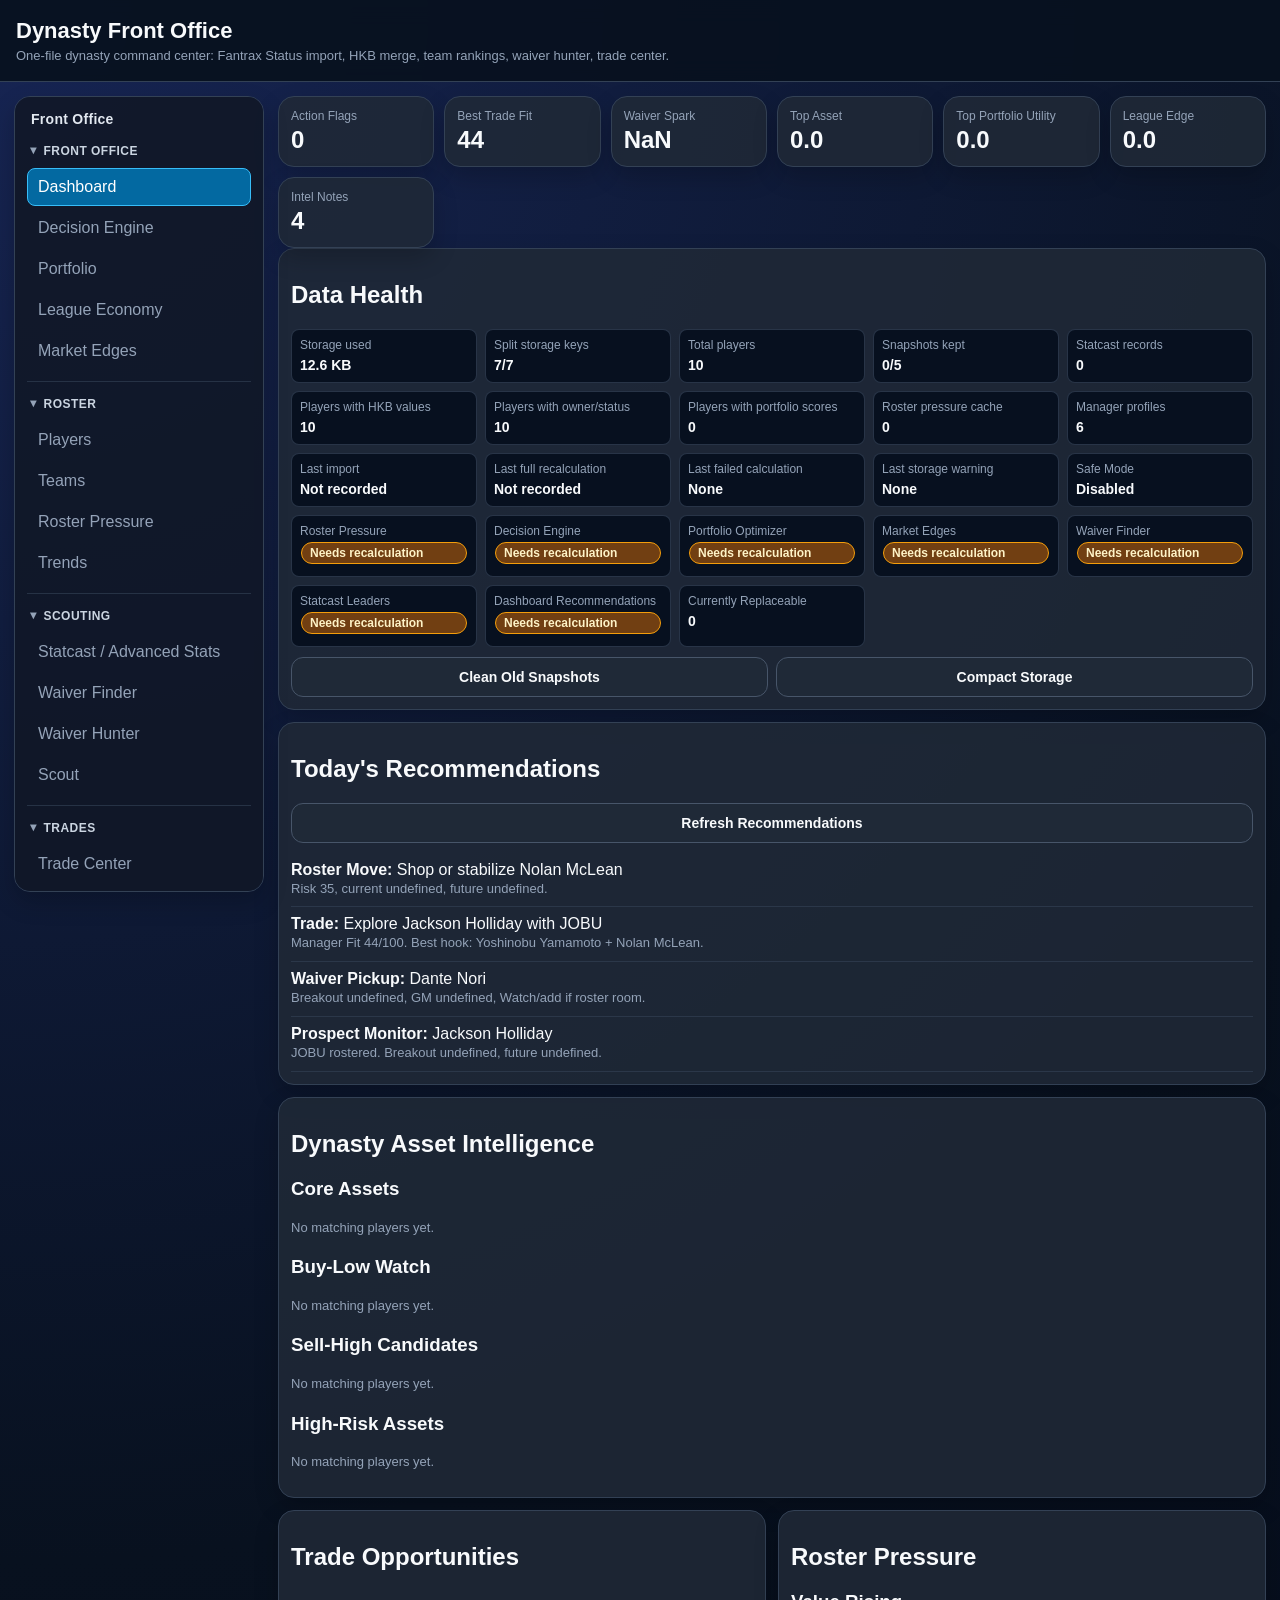
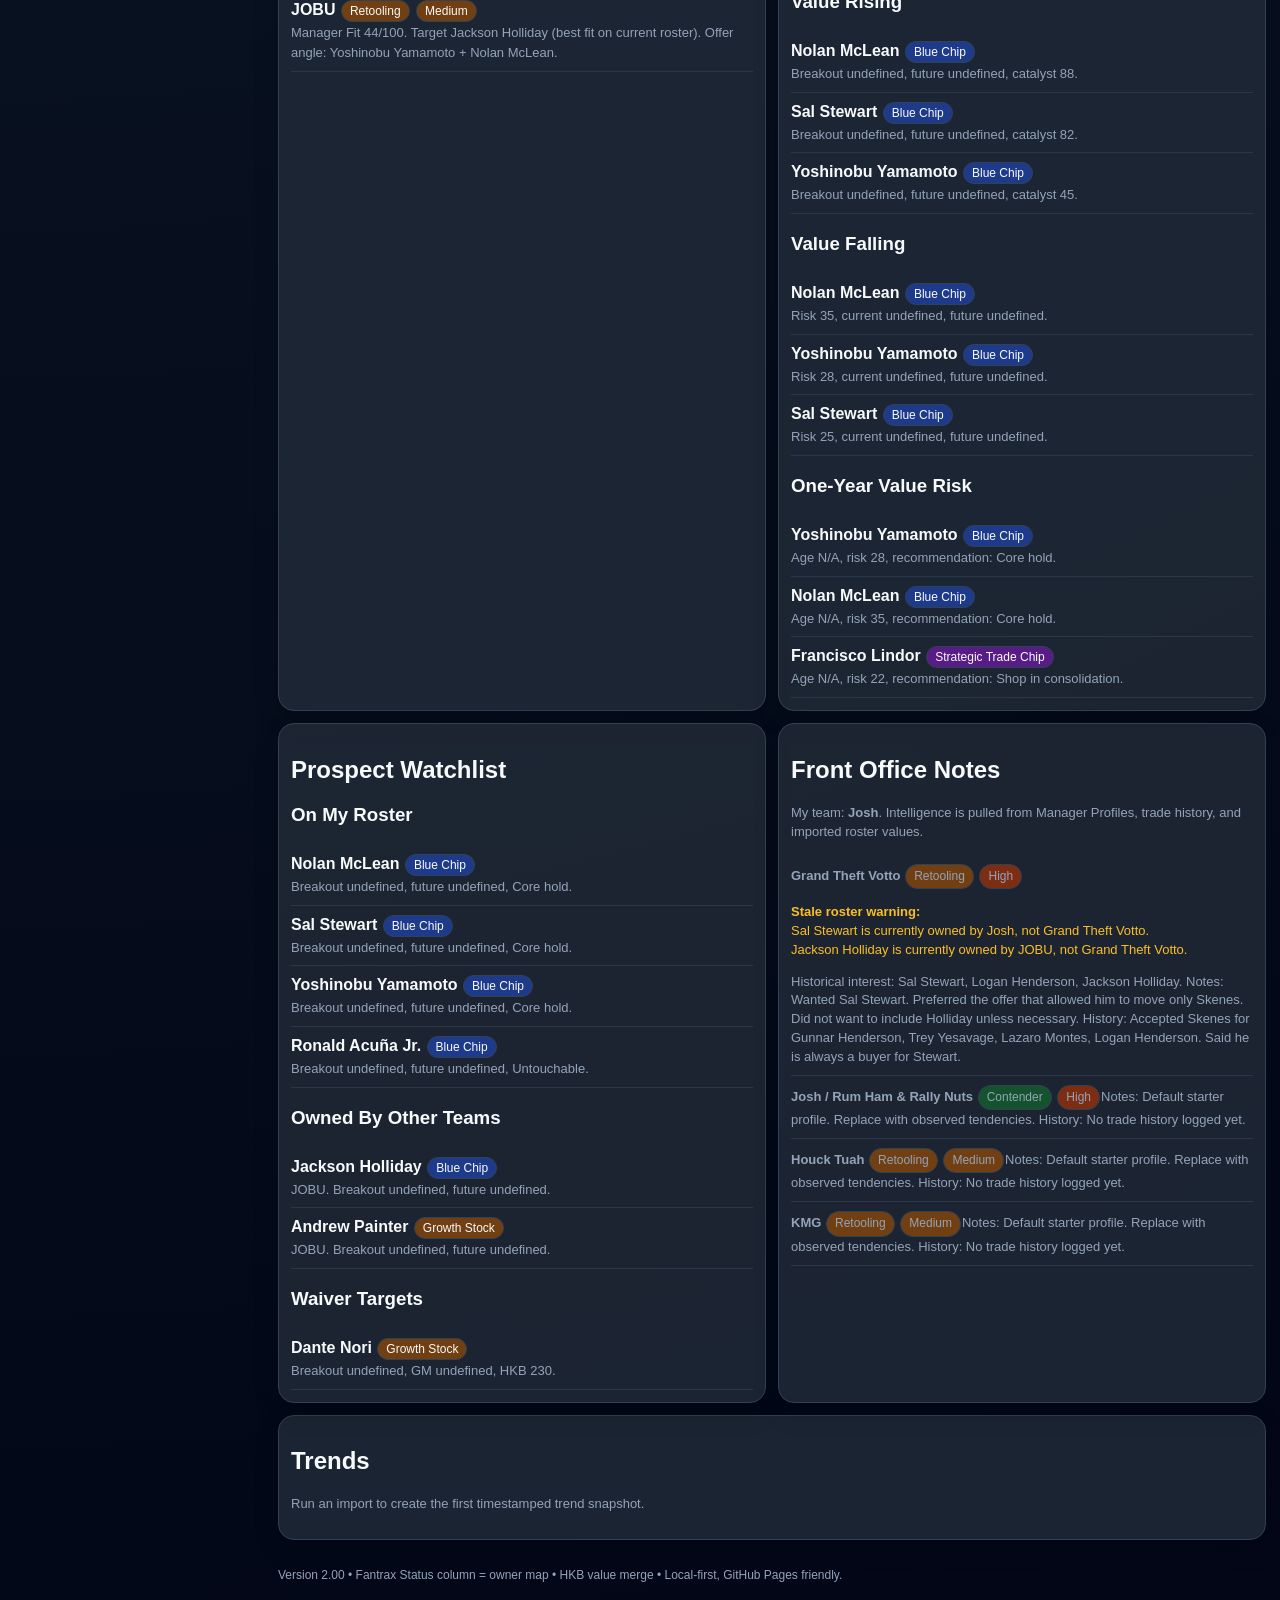
==== index.html @ 49bda4a5 "Improve UI and clean methodology" ====
﻿<!doctype html>
<html lang="en">
<head>
<meta charset="UTF-8" />
<meta name="viewport" content="width=device-width,initial-scale=1" />
<title>Dynasty Front Office</title>
<link rel="stylesheet" href="css/styles.css" />
</head>
<body>
<header><h1 id="appTitle">Dynasty Front Office</h1><div class="subtitle">One-file dynasty command center: Fantrax Status import, HKB merge, team rankings, waiver hunter, trade center.</div></header>
<main>
<div class="app-shell">
<aside class="sidebar" aria-label="Primary navigation">
<div class="sidebar-title">Front Office</div>
<nav class="tabs">
<details class="nav-group" open><summary>Front Office</summary><div class="tab active" data-view="dashboard">Dashboard</div><div class="tab" data-view="decisionEngine">Decision Engine</div><div class="tab" data-view="portfolio">Portfolio</div><div class="tab" data-view="leagueEconomy">League Economy</div><div class="tab" data-view="marketEdges">Market Edges</div></details>
<details class="nav-group" open><summary>Roster</summary><div class="tab" data-view="players">Players</div><div class="tab" data-view="teams">Teams</div><div class="tab" data-view="rosterPressure">Roster Pressure</div><div class="tab" data-view="trends">Trends</div></details>
<details class="nav-group" open><summary>Scouting</summary><div class="tab" data-view="advanced">Statcast / Advanced Stats</div><div class="tab" data-view="waiverFinder">Waiver Finder</div><div class="tab" data-view="waivers">Waiver Hunter</div><div class="tab" data-view="scout">Scout</div></details>
<details class="nav-group" open><summary>Trades</summary><div class="tab" data-view="trade">Trade Center</div><div class="tab" data-view="packageBuilder">Package Builder</div><div class="tab" data-view="managers">Managers</div><div class="tab" data-view="managers">Manager Intelligence</div><div class="tab" data-view="managers">Trade History</div></details>
<details class="nav-group" open><summary>Data</summary><div class="tab" data-view="import">Import</div><div class="tab" data-view="add">Add / Update</div><div class="tab" data-view="leagueSettings">League Settings</div><div class="tab" data-view="backup">Backup</div><div class="tab" data-view="help">Help / Workflow</div></details>
</nav>
</aside>
<section class="workspace">
<section class="grid" id="metrics"></section>
<section id="dashboard" class="view"><div class="panel"><h2>Data Health</h2><div id="dashboardDataHealth"></div></div><div class="panel mt-12"><h2>Today's Recommendations</h2><button class="secondary" onclick="refreshDashboardRecommendations()">Refresh Recommendations</button><div id="todayRecommendations" class="mt-10"></div></div><div class="panel mt-12"><h2>Dynasty Asset Intelligence</h2><div id="assetIntelligence"></div></div><div class="two mt-12"><div class="panel"><h2>Trade Opportunities</h2><div id="tradeOpportunities"></div></div><div class="panel"><h2>Roster Pressure</h2><div id="rosterPressureIntel"></div></div></div><div class="two mt-12"><div class="panel"><h2>Prospect Watchlist</h2><div id="prospectWatchlist"></div></div><div class="panel"><h2>Front Office Notes</h2><div id="frontOfficeNotes" class="note"></div></div></div><div class="panel mt-12"><h2>Trends</h2><div id="dashboardTrends" class="note"></div></div></section>
<section id="trends" class="view hidden"><div class="two"><div class="panel"><h2>Biggest Risers</h2><div id="trendRisers"></div></div><div class="panel"><h2>Biggest Fallers</h2><div id="trendFallers"></div></div></div><div class="two mt-12"><div class="panel"><h2>Changed Teams</h2><div id="trendChangedTeams"></div></div><div class="panel"><h2>New Player Pool Adds</h2><div id="trendNewAssets"></div></div></div><div class="panel mt-12"><h2>Ownership Changes</h2><div id="trendOwnership"></div></div></section>
<section id="players" class="view hidden"><div class="controls"><input id="search" placeholder="Search player, team, owner..."/><select id="filterOwner"><option value="">All owners</option></select><select id="filterClass"><option value="">All asset classes</option><option>Blue Chip</option><option>Compounder</option><option>Growth Stock</option><option>Strategic Trade Chip</option><option>Turnaround Play</option><option>Replaceable</option></select><select id="assetFilter"><option value="">All asset signals</option><option value="impact">High Championship Impact</option><option value="liquidity">High Liquidity</option><option value="appreciation">High Appreciation</option><option value="scarcity">High Scarcity</option><option value="risk">High Risk</option><option value="buyLow">Buy Low</option><option value="sellHigh">Sell High</option><option value="core">Core Asset</option></select><select id="sortBy"><option value="dynastyAssetScore">Sort: Dynasty Asset</option><option value="championshipImpactScore">Sort: Championship Impact</option><option value="tradeLiquidityScore">Sort: Liquidity</option><option value="marketAppreciationScore">Sort: Appreciation</option><option value="positionalScarcityScore">Sort: Scarcity</option><option value="dynastyRiskScore">Sort: Risk</option><option value="gmScore">Sort: GM Score</option><option value="tradeValue">Sort: Trade Value</option><option value="breakoutScore">Sort: Breakout</option><option value="hkbValue">Sort: HKB Value</option></select></div><div class="panel scroll-panel"><table><thead><tr><th>Player</th><th>Owner</th><th>Pos</th><th>Age</th><th>HKB</th><th>Asset</th><th>Impact</th><th>Scarcity</th><th>Liquidity</th><th>Appreciation</th><th>Risk</th><th>GM</th><th>Breakout</th><th>Class</th><th></th></tr></thead><tbody id="playerRows"></tbody></table></div></section>
<section id="marketEdges" class="view hidden"><div class="edge-dashboard" id="marketEdgeCards"></div><div class="controls market-edge-controls"><input id="meSearch" placeholder="Search market edges..."/><select id="meScope"><option value="">All rosters</option><option value="mine">My roster only</option><option value="others">Other teams only</option><option value="fa">Free agents only</option></select><select id="meType"><option value="">Hitters and pitchers</option><option value="hitters">Hitters</option><option value="pitchers">Pitchers</option></select><select id="meAge"><option value="">All ages</option><option value="u26">Under age 26</option></select><select id="meConfidence"><option value="">All confidence</option><option value="high">High confidence only</option></select><button onclick="calculateMarketEdges()">Calculate Market Edges</button></div><div class="panel mt-12"><h2>Buy Low Targets</h2><div class="scroll-panel edge-scroll"><table><thead><tr><th>Player</th><th>Owner</th><th>Pos</th><th>Age</th><th>HKB</th><th>Asset</th><th>Breakout</th><th>Appreciation</th><th>Risk</th><th>Recommendation</th><th>Why</th></tr></thead><tbody id="marketBuyRows"></tbody></table></div></div><div class="panel mt-12"><h2>Sell High Candidates</h2><div class="scroll-panel edge-scroll"><table><thead><tr><th>Player</th><th>Owner</th><th>Pos</th><th>Age</th><th>HKB</th><th>Asset</th><th>Breakout</th><th>Appreciation</th><th>Risk</th><th>Recommendation</th><th>Why</th></tr></thead><tbody id="marketSellRows"></tbody></table></div></div><div class="panel mt-12"><h2>Hold / Accumulate</h2><div class="scroll-panel edge-scroll"><table><thead><tr><th>Player</th><th>Owner</th><th>Pos</th><th>Age</th><th>HKB</th><th>Asset</th><th>Breakout</th><th>Appreciation</th><th>Risk</th><th>Recommendation</th><th>Why</th></tr></thead><tbody id="marketHoldRows"></tbody></table></div></div><div class="panel mt-12"><h2>Avoid / Declining Assets</h2><div class="scroll-panel edge-scroll"><table><thead><tr><th>Player</th><th>Owner</th><th>Pos</th><th>Age</th><th>HKB</th><th>Asset</th><th>Breakout</th><th>Appreciation</th><th>Risk</th><th>Recommendation</th><th>Why</th></tr></thead><tbody id="marketAvoidRows"></tbody></table></div></div></section>
<section id="decisionEngine" class="view hidden"><div class="panel"><h2>Dynasty Decision Engine</h2><div class="controls decision-controls"><select id="deMode"><option value="balanced">Balanced</option><option value="winNow">Win Now</option><option value="longTerm">Long-Term Dynasty</option><option value="rebuild">Rebuild</option></select><button onclick="runDecisionEngine()">Run Engine</button></div><div id="decisionSummary" class="note mt-10"></div></div><div class="panel mt-12"><h2>Prioritized Action List</h2><div id="decisionRows"></div></div></section>
<section id="portfolio" class="view hidden"><div class="panel"><h2>Portfolio Optimizer</h2><p class="note">Franchise-level organizational analysis using league settings, roster construction, pipeline, market liquidity, roster pressure, activation pressure, and player-level portfolio scores.</p><button onclick="calculatePortfolioOptimizer()">Calculate Portfolio Optimizer</button><div id="portfolioStatus" class="note mt-10"></div></div><div id="portfolioRows" class="mt-12"></div></section>
<section id="leagueEconomy" class="view hidden"><div class="panel"><h2>League Economy & Trade Market Intelligence</h2><p class="note">League-specific market report using ownership, manager profiles, HKB values, roster pressure, portfolio fit, league scoring, and current trade-market signals.</p><button onclick="generateLeagueEconomyReport()">Generate League Economy Report</button><div id="leagueEconomyStatus" class="note mt-10"></div></div><div id="leagueEconomyRows" class="mt-12"></div></section>
<section id="managers" class="view hidden"><div class="two"><div class="panel"><h2>Manager Profiles</h2><div class="controls manager-controls"><input id="managerSearch" placeholder="Search managers, teams, notes..."/><select id="managerWindowFilter"><option value="">All windows</option><option>Contender</option><option>Retooling</option><option>Rebuilder</option></select><button onclick="newManagerProfile()">New Profile</button><button class="secondary" onclick="seedManagerProfiles()">Seed Default Managers</button></div><div id="managerList"></div></div><div class="panel"><h2>Manager Intelligence</h2><div class="formgrid"><div><label>Team Name</label><input id="mTeamName"></div><div><label>Manager Name</label><input id="mManagerName"></div><div><label>Competitive Window</label><select id="mWindow"><option>Contender</option><option>Retooling</option><option>Rebuilder</option></select></div><div><label>HarryKnowsBall Reliance</label><select id="mHKB"><option>Low</option><option>Medium</option><option>High</option></select></div><div><label>Trade Style</label><input id="mTradeStyle" placeholder="Aggressive, patient, value-focused..."></div><div><label>Preferred Player Types</label><input id="mPreferredTypes" placeholder="Young bats, MLB pitching, prospects..."></div><div><label>Favorite Prospects</label><input id="mFavoriteProspects"></div><div><label>Favorite MLB Teams</label><input id="mFavoriteTeams"></div></div><label>Negotiation Notes</label><textarea id="mNegotiationNotes" rows="3"></textarea><label>Communication Style</label><textarea id="mCommunicationStyle" rows="2"></textarea><label>Players They Highly Value</label><textarea id="mHighlyValue" rows="3"></textarea><label>Players They Are Willing To Move</label><textarea id="mWillingMove" rows="3"></textarea><label>Trade History Notes</label><textarea id="mTradeHistory" rows="3"></textarea><div class="manager-actions"><button onclick="saveManagerProfile()">Save Manager Profile</button><button class="secondary" onclick="clearManagerForm()">Clear</button><button class="danger" onclick="deleteManagerProfile()">Reset / Delete</button></div><div id="managerFormStatus" class="note mt-10"></div></div></div><div class="panel mt-12"><h2>Trade History CSV Import</h2><div class="trade-history-grid"><div><input type="file" id="tradeHistoryFile" accept=".csv,text/csv"><button onclick="importTradeHistoryCSV()">Import Fantrax Trade History CSV</button><div id="tradeImportSummary" class="note mt-10"></div></div><div><h3>Template / Recognized Columns</h3><div id="tradeTemplateViewer" class="scroll-panel trade-template"></div></div></div></div><div class="two mt-12"><div class="panel"><h2>Manual Completed Trade</h2><div class="formgrid trade-manual-grid"><div><label>Date</label><input id="manualTradeDate" type="date"></div><div><label>Transaction Type</label><input id="manualTradeType" value="Trade"></div><div><label>Receiving Team/Manager</label><input id="manualTradeTo"></div><div><label>Sending Team/Manager</label><input id="manualTradeFrom"></div></div><label>Players Moved</label><textarea id="manualTradePlayers" rows="3" placeholder="One player per line, or comma separated"></textarea><label>Notes / Details</label><textarea id="manualTradeNotes" rows="2"></textarea><button onclick="addManualTradeHistory()">Save Manual Trade History</button></div><div class="panel"><h2>Saved Trade History</h2><div id="tradeHistoryRows"></div></div></div></section>
<section id="import" class="view hidden"><div class="two"><div class="panel"><h2>1. Import HarryKnowsBall CSV</h2><p class="note">Imports/updates player names, positions, teams, ages, and values. Existing owner/scouting data is preserved.</p><input type="file" id="hkbFile" accept=".csv,text/csv"><button onclick="importHKB()">Import HKB CSV</button><div id="hkbStatus" class="note"></div></div><div class="panel"><h2>2. Import Fantrax All Players CSV</h2><p class="note">Use the export that includes every player. The app reads the <b>Status</b> column as the owner/source of truth. Blank/FA/Waivers becomes FREE AGENT.</p><input type="file" id="fantraxFile" accept=".csv,text/csv"><div class="formgrid"><div><label>Your owner name in Status column</label><input id="myOwner" placeholder="Josh / your team name"></div><div><label>Free-agent words</label><input id="faWords" value="FA,Free Agent,Waivers,Available"></div><div><label>Owner column override</label><input id="ownerColumn" placeholder="Status"></div><div><label>Name column override</label><input id="nameColumn" placeholder="Player"></div></div><button onclick="importFantrax()">Update League From Fantrax</button><div id="fantraxStatus" class="note"></div></div></div><div class="panel mt-12"><h2>Import Tips</h2><p class="note">Best weekly rhythm: export full HKB list, export Fantrax all players with Status, import both. The app merges values and ownership automatically.</p></div></section>
<section id="advanced" class="view hidden"><div class="two"><div class="panel"><h2>Statcast Engine</h2><p class="note">Upload Baseball Savant hitter or pitcher CSV exports directly. Native Statcast headers are detected automatically and matched to existing players by player ID or name.</p><input type="file" id="advancedStatsFile" accept=".csv,text/csv"><button onclick="importAdvancedStats()">Import Statcast / Advanced CSV</button><button class="secondary" onclick="generateStatcastLeaders()">Generate Statcast Leaders</button><button class="secondary" onclick="recalculatePlayerEngine(true)">Recalculate Player Engine</button><div id="advancedStatsStatus" class="note mt-10"></div></div><div class="panel"><h2>Supported Metrics</h2><p class="note"><b>Statcast hitters:</b> last_name, first_name, player_id, player_age, xba, xslg, xwoba, xobp, xiso, exit_velocity_avg, launch_angle_avg, sweet_spot_percent, barrel_batted_rate, hard_hit_percent, whiff_percent, k_percent, bb_percent, avg_swing_speed, fast_swing_rate, attack_angle, attack_direction, ideal_angle_rate, vertical_swing_path.</p><p class="note"><b>Legacy advanced CSVs still work:</b> hitter and pitcher metrics from the prior Advanced Stats import are still supported.</p></div></div><div class="panel mt-12"><h2>Data Health</h2><div id="advancedDataHealth"></div></div><div class="panel mt-12"><h2>Breakout Signal Leaders</h2><div id="advancedStatsLeaders" class="note">Leaders are not generated on page load.</div></div></section>
<section id="teams" class="view hidden"><div class="controls"><select id="teamSelect" onchange="renderTeams()"></select><button onclick="renderTeams()">Refresh</button><button class="secondary" onclick="downloadTeamCSV()">Export Team Summary</button><button class="secondary" onclick="setMyOwnerFromSelect()">Set As My Team</button></div><div class="two"><div class="panel"><h2>League Power Rankings</h2><div id="teamRanks"></div></div><div class="panel"><h2>Selected Team</h2><div id="teamDetail"></div></div></div></section>
<section id="trade" class="view hidden"><div class="three"><div class="panel"><h2>My Side</h2><label>Owner</label><select id="tradeOwnerA"></select><label>Players, one per line</label><textarea id="tradeA" rows="8" placeholder="Juan Soto"></textarea><button class="secondary" onclick="fillTradeSide('A')">Fill Top Assets</button></div><div class="panel"><h2>Other Side</h2><label>Owner</label><select id="tradeOwnerB"></select><label>Players, one per line</label><textarea id="tradeB" rows="8" placeholder="Jackson Holliday&#10;Andrew Painter"></textarea><button class="secondary" onclick="fillTradeSide('B')">Fill Top Assets</button></div><div class="panel"><h2>Verdict</h2><label>Opposing Manager</label><select id="tradeManager"><option value="">No manager profile</option></select><button onclick="analyzeTrade()">Analyze Trade</button><div id="tradeResult" class="note mt-10"></div></div></div></section>
<section id="packageBuilder" class="view hidden"><div class="panel"><h2>Trade Package Builder</h2><div class="controls package-builder-controls"><input id="packageTargetSearch" placeholder="Search target player..." oninput="renderPackageTargetOptions()"><select id="packageTargetPlayer" onchange="syncPackageOwnerFromTarget()"></select><select id="packageTargetOwner"></select><select id="packageStrategy"><option>Fair value</option><option>Slight overpay</option><option>Buy low</option><option>Consolidation</option><option>Win-now</option><option>Prospect-heavy</option><option>Keep core intact</option></select></div><div class="performance-toggle"><label><input id="packageAllowCore" type="checkbox"> Allow Core Assets</label><span class="note">Required before Juan Soto or Ronald Acuña Jr. can appear in an outgoing package.</span></div><div class="manager-actions"><button onclick="generateTradePackages()">Generate Packages</button><button class="secondary" onclick="recalculatePlayerEngine(true)">Recalculate Player Engine</button></div><div id="packageBuilderStatus" class="note mt-10"></div></div><div id="packageBuilderResults" class="mt-12"></div></section>
<section id="rosterPressure" class="view hidden"><div class="edge-dashboard" id="ilPressureCards"></div><div class="panel mt-12"><h2>Returning IL Crunch</h2><div id="ilCrunchForecast" class="note"></div></div><div class="controls"><input id="rpSearch" placeholder="Search roster pressure..."/><select id="rpLevel"><option value="">All pressure levels</option><option value="high">High pressure only</option></select><select id="rpRoster"><option value="">All roster levels</option><option value="mlb">MLB roster only</option><option value="minors">Minor league only</option></select><select id="rpType"><option value="">All players</option><option value="hitters">Hitters</option><option value="pitchers">Pitchers</option></select><select id="rpGroup"><option value="">All decision buckets</option><option>Core Holds</option><option>Trade Chips</option><option>Replaceable</option><option>Cut Candidates</option><option>Watchlist</option></select><select id="rpAssetFilter"><option value="">All asset signals</option><option value="impact">High Championship Impact</option><option value="liquidity">High Liquidity</option><option value="appreciation">High Appreciation</option><option value="scarcity">High Scarcity</option><option value="risk">High Risk</option><option value="buyLow">Buy Low</option><option value="sellHigh">Sell High</option><option value="core">Core Asset</option></select><button onclick="calculateRosterPressure()">Calculate Roster Pressure</button></div><div class="panel scroll-panel"><table><thead><tr><th>Player</th><th>Pos</th><th>Age</th><th>Status</th><th>HKB</th><th>Dynasty Asset</th><th>Portfolio</th><th>Roster Pressure</th><th>Bucket</th><th>Suggested Action</th><th>Why Keep</th><th>Why Trade</th><th>Why Cut</th></tr></thead><tbody id="rosterPressureRows"></tbody></table></div></section>
<section id="waiverFinder" class="view hidden"><div class="controls"><input id="wfSearch" placeholder="Search waiver breakout candidates..."/><select id="wfType"><option value="">All players</option><option value="hitters">Hitters</option><option value="pitchers">Pitchers</option></select><select id="wfAge"><option value="">All ages</option><option value="u26">Under age 26</option></select><select id="wfScore"><option value="">All scores</option><option value="70">Breakout Score 70+</option></select><select id="wfMulti"><option value="">All eligibility</option><option value="multi">Multi-position eligible</option></select><select id="wfAssetFilter"><option value="">All asset signals</option><option value="impact">High Championship Impact</option><option value="liquidity">High Liquidity</option><option value="appreciation">High Appreciation</option><option value="scarcity">High Scarcity</option><option value="risk">High Risk</option><option value="buyLow">Buy Low</option><option value="sellHigh">Sell High</option><option value="core">Core Asset</option></select><button onclick="calculateWaiverFinder()">Calculate Waiver Finder</button></div><div class="panel scroll-panel"><table><thead><tr><th>Player</th><th>Pos</th><th>Age</th><th>Status</th><th>HKB</th><th>Breakout Score</th><th>Dynasty Asset</th><th>Why Model Likes Him</th><th>Risk Flags</th></tr></thead><tbody id="waiverFinderRows"></tbody></table></div></section>
<section id="waivers" class="view hidden"><div class="controls"><input id="waiverSearch" placeholder="Search available players..."/><select id="waiverPos"><option value="">All positions</option><option>SP</option><option>RP</option><option>C</option><option>1B</option><option>2B</option><option>3B</option><option>SS</option><option>OF</option></select><select id="waiverSort"><option value="breakoutScore">Sort: Breakout</option><option value="gmScore">Sort: GM Score</option><option value="hkbValue">Sort: HKB</option><option value="catalyst">Sort: Catalyst</option></select><button onclick="renderWaivers()">Scan Waivers</button></div><div class="panel scroll-panel"><table><thead><tr><th>Rank</th><th>Player</th><th>Pos</th><th>Org</th><th>Age</th><th>HKB</th><th>Breakout</th><th>GM</th><th>Recommendation</th></tr></thead><tbody id="waiverRows"></tbody></table></div></section>
<section id="scout" class="view hidden"><div class="two"><div class="panel"><h2>Scout Mode</h2><input id="scoutSearch" placeholder="Type a player name"><button onclick="scoutPlayer()">Open Report</button><div id="scoutMatches" class="note"></div></div><div class="panel"><h2>Report</h2><div id="scoutReport" class="note">Search a player to open a report.</div></div></div></section>
<section id="add" class="view hidden"><div class="panel"><h2>Add / Update Player</h2><div class="formgrid"><div><label>Name</label><input id="fName"></div><div><label>Owner</label><input id="fOwner" placeholder="FREE AGENT / Josh / JOBU"></div><div><label>Position</label><input id="fPos"></div><div><label>Org</label><input id="fOrg"></div><div><label>Age</label><input id="fAge" type="number" step="0.1"></div><div><label>HKB Value</label><input id="fHKB" type="number"></div><div><label>Current Skill</label><input id="fSkill" type="number" min="0" max="100"></div><div><label>Ceiling</label><input id="fCeiling" type="number" min="0" max="100"></div><div><label>Probability</label><input id="fProb" type="number" min="0" max="100"></div><div><label>Risk</label><input id="fRisk" type="number" min="0" max="100"></div><div><label>Catalyst</label><input id="fCatalyst" type="number" min="0" max="100"></div><div><label>Asset Class</label><select id="fClass"><option>Blue Chip</option><option>Compounder</option><option>Growth Stock</option><option>Strategic Trade Chip</option><option>Turnaround Play</option><option>Replaceable</option></select></div><div><label>Recommendation</label><input id="fRec" placeholder="Hold / Sell High / Acquire"></div></div><label>Notes</label><textarea id="fNotes" rows="4"></textarea><button onclick="savePlayer()">Save Player</button><button class="secondary" onclick="clearForm()">Clear</button></div></section>
<section id="leagueSettings" class="view hidden"><div class="panel"><h2>League Settings</h2><p class="note">Reddit Phanatics rules drive player, trade, scarcity, waiver, market, and portfolio scores.</p><div class="performance-toggle"><label><input id="performanceModeToggle" type="checkbox"> Performance Mode</label><span class="note">Limits large tables, uses cached scores, and defers heavy analysis.</span></div><div class="performance-toggle"><label><input id="safeModeToggle" type="checkbox"> Safe Mode</label><span class="note">Stops automatic engines and keeps only lightweight views active.</span></div><div id="performanceStatus" class="note mt-10"></div><div class="debug-panel mt-12"><h3>Debug Performance</h3><div id="debugPerformancePanel"></div></div><div class="debug-panel mt-12"><h3>Data Health</h3><div id="settingsDataHealth"></div></div><div class="debug-panel mt-12"><h3>Version</h3><div id="appChangelog"></div></div><div class="formgrid"><div><label>League Name</label><input id="lsLeagueName"></div><div><label>Teams</label><input id="lsTeams" type="number"></div><div><label>Playoff Teams</label><input id="lsPlayoffTeams" type="number"></div><div><label>Playoffs Start Period</label><input id="lsPlayoffsStart" type="number"></div><div><label>FAAB Budget</label><input id="lsFaab" type="number"></div><div><label>Max Total Players</label><input id="lsMaxTotal" type="number"></div><div><label>Max Active</label><input id="lsMaxActive" type="number"></div><div><label>Max Reserve</label><input id="lsMaxReserve" type="number"></div><div><label>Max IL</label><input id="lsMaxIL" type="number"></div><div><label>Max Minors</label><input id="lsMaxMinors" type="number"></div><div><label>Draft Rounds</label><input id="lsDraftRounds" type="number"></div><div><label>Draft Reversal Round</label><input id="lsDraftReversal" type="number"></div></div><div class="two mt-12"><div><label>Starting Lineup JSON</label><textarea id="lsLineup" rows="7"></textarea></div><div><label>Position Eligibility JSON</label><textarea id="lsEligibility" rows="7"></textarea></div></div><div class="two mt-12"><div><label>Hitting Scoring JSON</label><textarea id="lsHitting" rows="10"></textarea></div><div><label>Pitching Scoring JSON</label><textarea id="lsPitching" rows="10"></textarea></div></div><div class="manager-actions"><button onclick="saveLeagueSettings()">Save League Settings</button><button class="secondary" onclick="resetLeagueSettings()">Reset Reddit Phanatics Defaults</button><button class="secondary" onclick="recalculatePlayerEngine(true)">Recalculate Player Engine</button><button class="secondary" onclick="clearHeavyCache()">Clear Heavy Cache</button></div><div id="leagueSettingsStatus" class="note mt-10"></div></div><div class="panel mt-12"><h2>League-Specific Positional Value Engine</h2><div id="leagueSettingsPreview"></div></div></section>
<section id="backup" class="view hidden"><div class="panel"><h2>Backup / Transfer</h2><p class="note">Data lives in this browser. Export JSON regularly. Older JSON backups can still be restored.</p><div class="performance-toggle"><label><input id="performanceModeToggleBackup" type="checkbox"> Performance Mode</label><span class="note">Default on: 50-row pages, cached scores, deferred heavy views.</span></div><div class="performance-toggle"><label><input id="safeModeToggleBackup" type="checkbox"> Safe Mode</label><span class="note">Stops automatic engines and keeps the app responsive.</span></div><div class="debug-panel mt-12"><h3>Debug Performance</h3><div id="debugPerformancePanelBackup"></div></div><div class="debug-panel mt-12"><h3>Data Health</h3><div id="backupDataHealth"></div></div><button onclick="downloadJSON()">Download Database JSON</button><button class="secondary" onclick="downloadPlayersCSV()">Download Players CSV</button><button class="secondary" onclick="recalculatePlayerEngine(true)">Recalculate Player Engine</button><button class="secondary" onclick="clearHeavyCache()">Clear Heavy Cache</button><div id="scoreStatus" class="note mt-10"></div><label>Restore JSON</label><input type="file" id="jsonFile" accept=".json,application/json"><button onclick="restoreJSON()">Restore JSON</button><button class="danger" onclick="resetDB()">Reset Local Database</button></div></section>
<section id="help" class="view hidden"><div class="panel"><h2>Help / Workflow Guide</h2><p class="note">Use this order when refreshing league data and recommendations. The Player Engine is the single source for player scores; reports should read cached canonical players.</p><div id="workflowWarnings" class="mt-10"></div><div id="workflowEngineStatus" class="note mt-10"></div></div><div class="panel mt-12 scroll-panel"><table><thead><tr><th>#</th><th>Step</th><th>Purpose</th><th>When to do it</th><th>Required before next?</th><th>Current status</th><th>Last completed</th><th>Go</th></tr></thead><tbody id="workflowRows"></tbody></table></div><div class="panel mt-12"><details><summary><b>How Scores Work</b></summary><p class="note">The Player Engine combines HKB value, league scoring, roster context, Statcast or advanced metrics, manager preferences, trade history, roster pressure, and portfolio fit into reusable cached player scores.</p><ul class="note"><li>Dynasty Asset Score weighs long-term player quality, appreciation, scarcity, liquidity, and risk.</li><li>Championship Impact favors players who help the current competitive window.</li><li>Roster Pressure highlights core holds, trade chips, watchlist players, and cut candidates.</li><li>Market Edge and Trade Center recommendations use cached player scores plus ownership, manager fit, and league demand.</li></ul></details></div><div class="panel mt-12"><h2>Version / Changelog</h2><div id="helpVersionMeta"></div></div></section>
<div class="footer"><span id="appVersion">Version 2.00</span> • Fantrax Status column = owner map • HKB value merge • Local-first, GitHub Pages friendly.</div>
</section>
</div>
</main>
<div id="toast" class="toast hidden"></div>
<script src="js/app.js?v=2.00"></script></body>
</html>
---- css/styles.css ----
:root{--bg:#08111f;--panel:#111827;--card:#1f2937;--ink:#f8fafc;--muted:#94a3b8;--accent:#38bdf8;--good:#22c55e;--warn:#f59e0b;--bad:#ef4444;--line:#334155;--chip:#0b1220}*{box-sizing:border-box}body{margin:0;font-family:-apple-system,BlinkMacSystemFont,"Segoe UI",Roboto,Arial,sans-serif;background:radial-gradient(circle at top left,#172554,#08111f 45%,#020617);color:var(--ink)}header{padding:18px 16px;border-bottom:1px solid var(--line);position:sticky;top:0;background:rgba(8,17,31,.94);backdrop-filter:blur(12px);z-index:20}h1{font-size:22px;margin:0 0 4px}.subtitle{color:var(--muted);font-size:13px}main{padding:14px;max-width:1460px;margin:auto}.app-shell{display:grid;grid-template-columns:250px minmax(0,1fr);gap:14px;align-items:start}.workspace{min-width:0}.sidebar{position:sticky;top:86px;max-height:calc(100vh - 104px);overflow:auto;background:rgba(17,24,39,.9);border:1px solid var(--line);border-radius:16px;padding:12px;box-shadow:0 10px 25px rgba(0,0,0,.2)}.sidebar-title{font-weight:900;font-size:14px;letter-spacing:.02em;margin:2px 4px 10px;color:#e2e8f0}.grid{display:grid;grid-template-columns:repeat(auto-fit,minmax(150px,1fr));gap:10px}.metric,.panel{background:rgba(31,41,55,.87);border:1px solid var(--line);border-radius:16px;padding:12px;box-shadow:0 10px 25px rgba(0,0,0,.2)}.metric .num{font-size:24px;font-weight:900;margin-top:3px}.metric .lab{font-size:12px;color:var(--muted)}.tabs{display:grid;gap:8px;margin:0}.nav-group{border-top:1px solid rgba(51,65,85,.65);padding-top:8px}.nav-group:first-child{border-top:0;padding-top:0}.nav-group summary{cursor:pointer;color:#cbd5e1;font-weight:800;font-size:12px;text-transform:uppercase;letter-spacing:.04em;padding:7px 4px;list-style:none}.nav-group summary::-webkit-details-marker{display:none}.nav-group summary::before{content:"▸";display:inline-block;margin-right:6px;color:var(--muted);transition:transform .15s ease}.nav-group[open] summary::before{transform:rotate(90deg)}.tab{white-space:normal;padding:9px 10px;border-radius:8px;background:transparent;border:1px solid transparent;color:var(--muted);cursor:pointer;margin:3px 0}.tab:hover{background:#0b1220;border-color:#1e293b;color:#e2e8f0}.tab.active{color:white;background:#0369a1;border-color:#38bdf8}.two{display:grid;grid-template-columns:1fr 1fr;gap:12px}.three{display:grid;grid-template-columns:repeat(3,1fr);gap:10px}.controls{display:grid;grid-template-columns:1.4fr 1fr 1fr 1fr;gap:8px;margin:12px 0}.formgrid{display:grid;grid-template-columns:repeat(4,1fr);gap:8px}input,select,button,textarea{width:100%;border-radius:12px;border:1px solid var(--line);background:#07101f;color:var(--ink);padding:11px;font-size:14px}button{background:#0369a1;border-color:#0284c7;font-weight:800;cursor:pointer}.secondary{background:#1f2937;border-color:#475569}.danger{background:#7f1d1d;border-color:#b91c1c}.success{background:#14532d;border-color:#22c55e}label{font-size:12px;color:var(--muted);display:block;margin:8px 0 4px}.note{color:var(--muted);font-size:13px;line-height:1.45}.hidden{display:none}table{width:100%;border-collapse:separate;border-spacing:0;font-size:13px}th,td{padding:9px;border-bottom:1px solid var(--line);text-align:left;vertical-align:top}th{color:#cbd5e1;font-size:12px;background:#111827;z-index:3}.scroll-panel th{position:sticky;top:0;box-shadow:0 1px 0 var(--line),0 8px 14px rgba(0,0,0,.22)}tr:hover{background:rgba(56,189,248,.07)}.pill{display:inline-block;padding:3px 8px;border-radius:999px;font-size:12px;border:1px solid var(--line);margin:1px}.blue{background:#1e3a8a}.green{background:#14532d}.yellow{background:#713f12}.orange{background:#7c2d12}.red{background:#7f1d1d}.purple{background:#581c87}.slate{background:#334155}.row-actions{display:flex;gap:6px}.row-actions button{padding:7px;font-size:12px}.score{font-weight:900}.cardline{padding:8px 0;border-bottom:1px solid rgba(51,65,85,.65)}.bar{height:8px;background:#0b1220;border-radius:99px;overflow:hidden;border:1px solid var(--line);margin-top:5px}.bar span{display:block;height:100%;background:linear-gradient(90deg,#0284c7,#22c55e);width:0}.toast{position:fixed;left:12px;right:12px;bottom:12px;background:#0b1220;border:1px solid var(--accent);border-radius:14px;padding:12px;box-shadow:0 20px 40px rgba(0,0,0,.45);z-index:99}.footer{color:var(--muted);font-size:12px;padding:28px 0}@media(max-width:980px){main{padding:10px}.app-shell{grid-template-columns:1fr}.sidebar{position:static;max-height:none}.tabs{grid-template-columns:repeat(2,minmax(0,1fr));align-items:start}.grid{grid-template-columns:repeat(2,1fr)}.controls,.two,.three{grid-template-columns:1fr}.formgrid{grid-template-columns:1fr 1fr}table{font-size:12px}th,td{padding:7px}.hide-mobile{display:none}}@media(max-width:620px){.tabs{grid-template-columns:1fr}.formgrid{grid-template-columns:1fr}}
.mt-12{margin-top:12px}.mt-10{margin-top:10px}.scroll-panel{max-height:calc(100vh - 220px);min-height:260px;overflow:auto;overscroll-behavior:contain}.scroll-panel table{min-width:1120px}.bar span{width:var(--bar-width,0)}.score-grid{display:flex;flex-wrap:wrap;gap:4px;margin:6px 0 10px}.score-grid+.note,.score-grid~ul{margin-top:6px}.stale-warning{color:#fbbf24}.manager-controls{grid-template-columns:1.4fr 1fr .8fr .9fr}.manager-card{padding:10px 0;border-bottom:1px solid rgba(51,65,85,.65)}.manager-card h3{margin:0 0 5px;font-size:16px}.manager-card button{margin-top:8px}.manager-actions{display:grid;grid-template-columns:1fr 1fr 1fr;gap:8px;margin-top:10px}@media(max-width:850px){.manager-controls,.manager-actions{grid-template-columns:1fr}}
.trade-history-grid{display:grid;grid-template-columns:minmax(260px,.8fr) minmax(320px,1.2fr);gap:12px;align-items:start}.trade-template{max-height:240px;min-height:140px}.trade-template table{min-width:760px}.trade-manual-grid{grid-template-columns:repeat(4,1fr)}@media(max-width:980px){.trade-history-grid,.trade-manual-grid{grid-template-columns:1fr}}
.edge-dashboard{display:grid;grid-template-columns:repeat(4,1fr);gap:10px}.edge-card-name{font-size:18px;line-height:1.15}.market-edge-controls{grid-template-columns:1.4fr 1fr 1fr 1fr 1fr .9fr}.edge-scroll{max-height:420px;min-height:180px}.edge-scroll table{min-width:1280px}.edge-reasons{margin:0;padding-left:17px;color:var(--muted);line-height:1.35}@media(max-width:850px){.edge-dashboard,.market-edge-controls{grid-template-columns:1fr}}
.decision-controls{grid-template-columns:1fr .8fr}.decision-card{padding:12px 0;border-bottom:1px solid rgba(51,65,85,.75)}.decision-head{display:grid;gap:6px;margin-bottom:8px}.decision-grid{display:grid;grid-template-columns:repeat(3,1fr);gap:8px;margin:8px 0}.decision-grid>div{background:#0b1220;border:1px solid var(--line);border-radius:8px;padding:8px}.decision-detail{align-items:start}.decision-card ul{margin-top:4px;padding-left:18px;color:var(--muted);line-height:1.4}@media(max-width:850px){.decision-controls,.decision-grid{grid-template-columns:1fr}}
.package-builder-controls{grid-template-columns:1.2fr 1.4fr 1fr 1fr}.package-card{margin-bottom:12px}.package-card h3{margin:0;font-size:16px;line-height:1.25}@media(max-width:980px){.package-builder-controls{grid-template-columns:1fr}}
.loading-state{border-style:dashed;color:var(--muted)}.pill.good{background:#14532d;border-color:#22c55e;color:#dcfce7}.pill.warn{background:#713f12;border-color:#f59e0b;color:#fef3c7}.pill.bad{background:#7f1d1d;border-color:#ef4444;color:#fee2e2}.show-more-cell,.table-page-cell{text-align:center;background:#0b1220}.show-more-cell button{max-width:260px}.table-pager{display:flex;align-items:center;justify-content:center;gap:10px;flex-wrap:wrap}.table-pager button{max-width:130px}.table-pager button:disabled{opacity:.45;cursor:not-allowed}.performance-toggle{display:flex;align-items:center;gap:12px;flex-wrap:wrap;margin:10px 0 12px;padding:10px;border:1px solid var(--line);border-radius:8px;background:#0b1220}.performance-toggle label{margin:0;color:var(--ink);font-weight:800;display:flex;align-items:center;gap:8px}.performance-toggle input{width:auto}.debug-panel{background:#0b1220;border:1px solid var(--line);border-radius:8px;padding:10px}.debug-panel h3{margin:0 0 8px;font-size:15px}.debug-grid{display:grid;grid-template-columns:repeat(auto-fit,minmax(160px,1fr));gap:8px}.debug-grid>div{border:1px solid rgba(51,65,85,.75);border-radius:8px;padding:8px;background:#07101f}.debug-grid span{display:block;color:var(--muted);font-size:12px;margin-bottom:4px}.debug-grid b{font-size:14px}
.engine-progress{display:inline-block;min-width:260px;border:1px solid var(--line);border-radius:8px;background:#0b1220;padding:10px;color:var(--ink)}.engine-steps{margin:8px 0}.engine-step{line-height:1.55;color:var(--muted)}.engine-step.done{color:#bbf7d0}.engine-step.active{color:#bae6fd}.engine-step.pending{color:#64748b}.engine-current{border-top:1px solid rgba(51,65,85,.75);margin-top:8px;padding-top:8px;color:#cbd5e1;font-size:12px;line-height:1.45}.engine-complete{border-top:1px solid rgba(51,65,85,.75);margin-top:8px;padding-top:8px;color:#e2e8f0}.engine-error{border-top:1px solid rgba(239,68,68,.5);margin-top:8px;padding-top:8px;color:#fecaca}
.storage-actions{display:grid;grid-template-columns:1fr 1fr;gap:8px}.storage-actions button{width:100%}@media(max-width:620px){.storage-actions{grid-template-columns:1fr}}
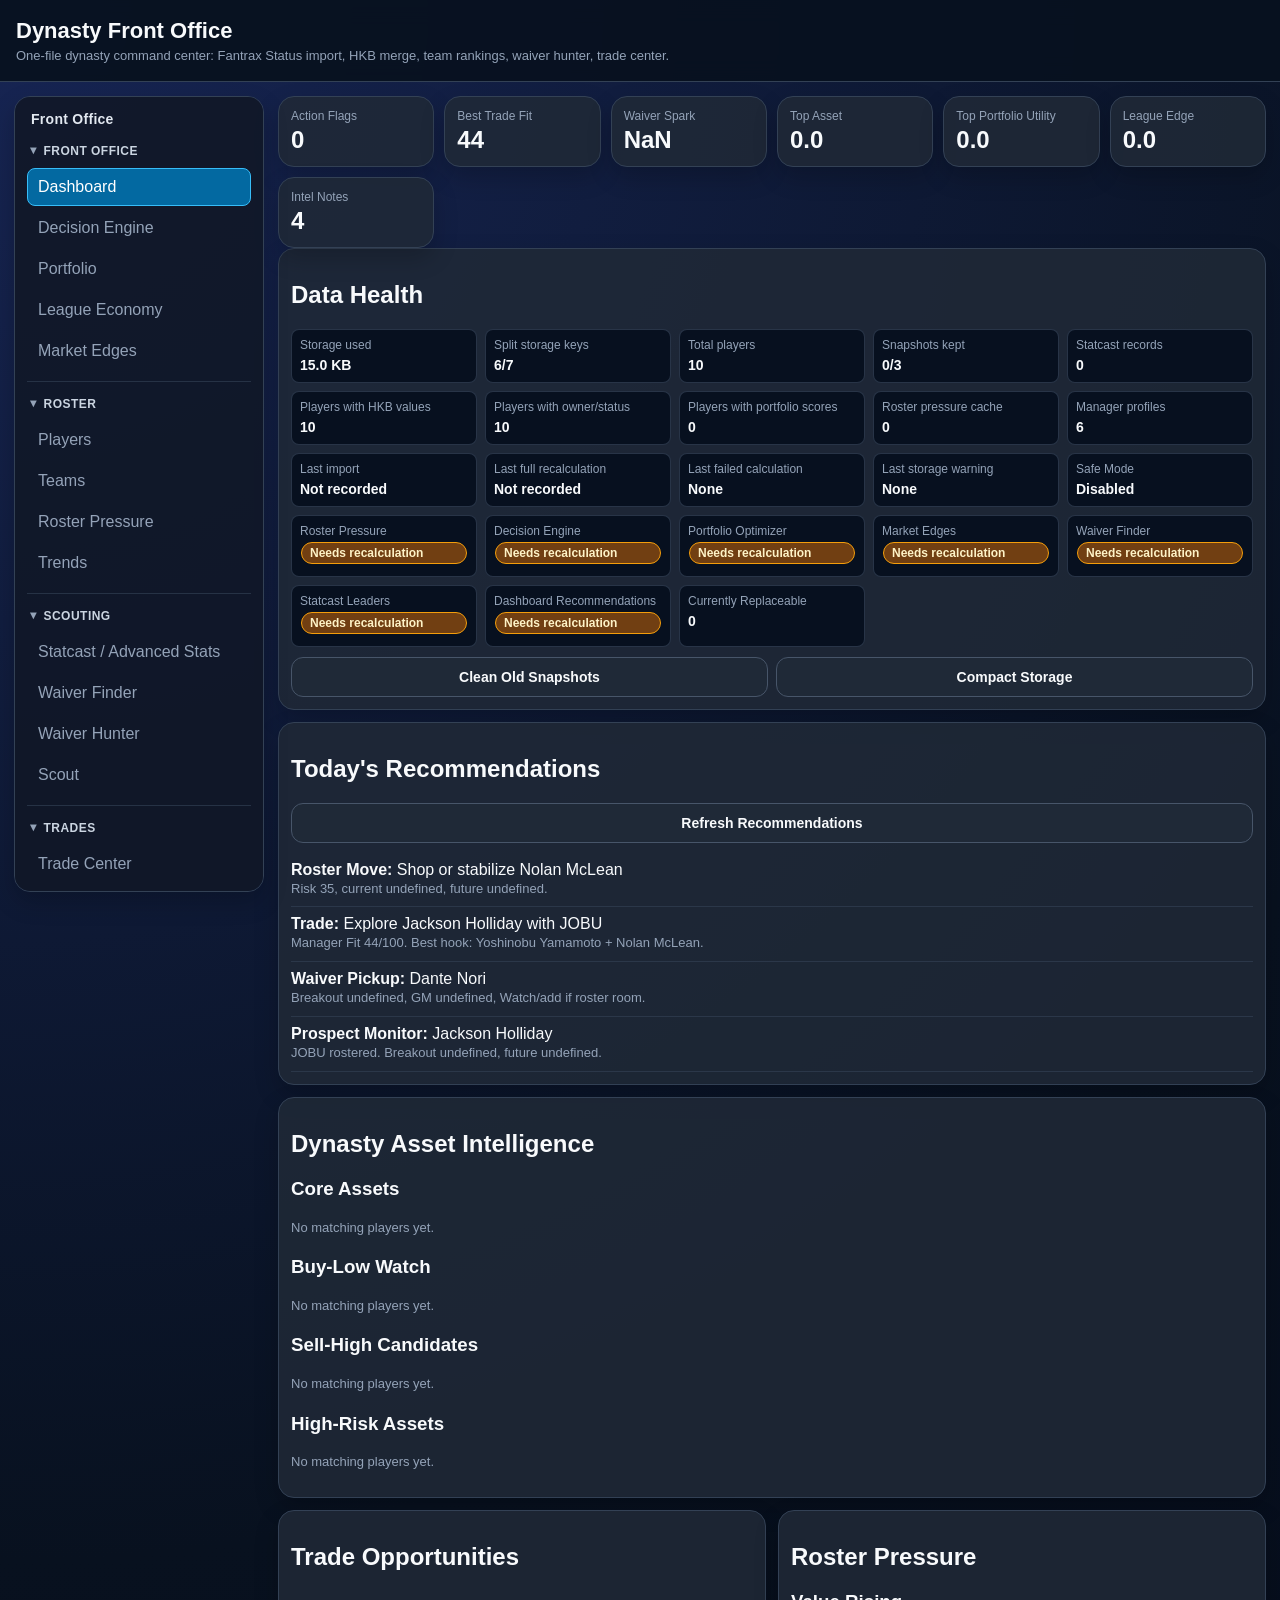
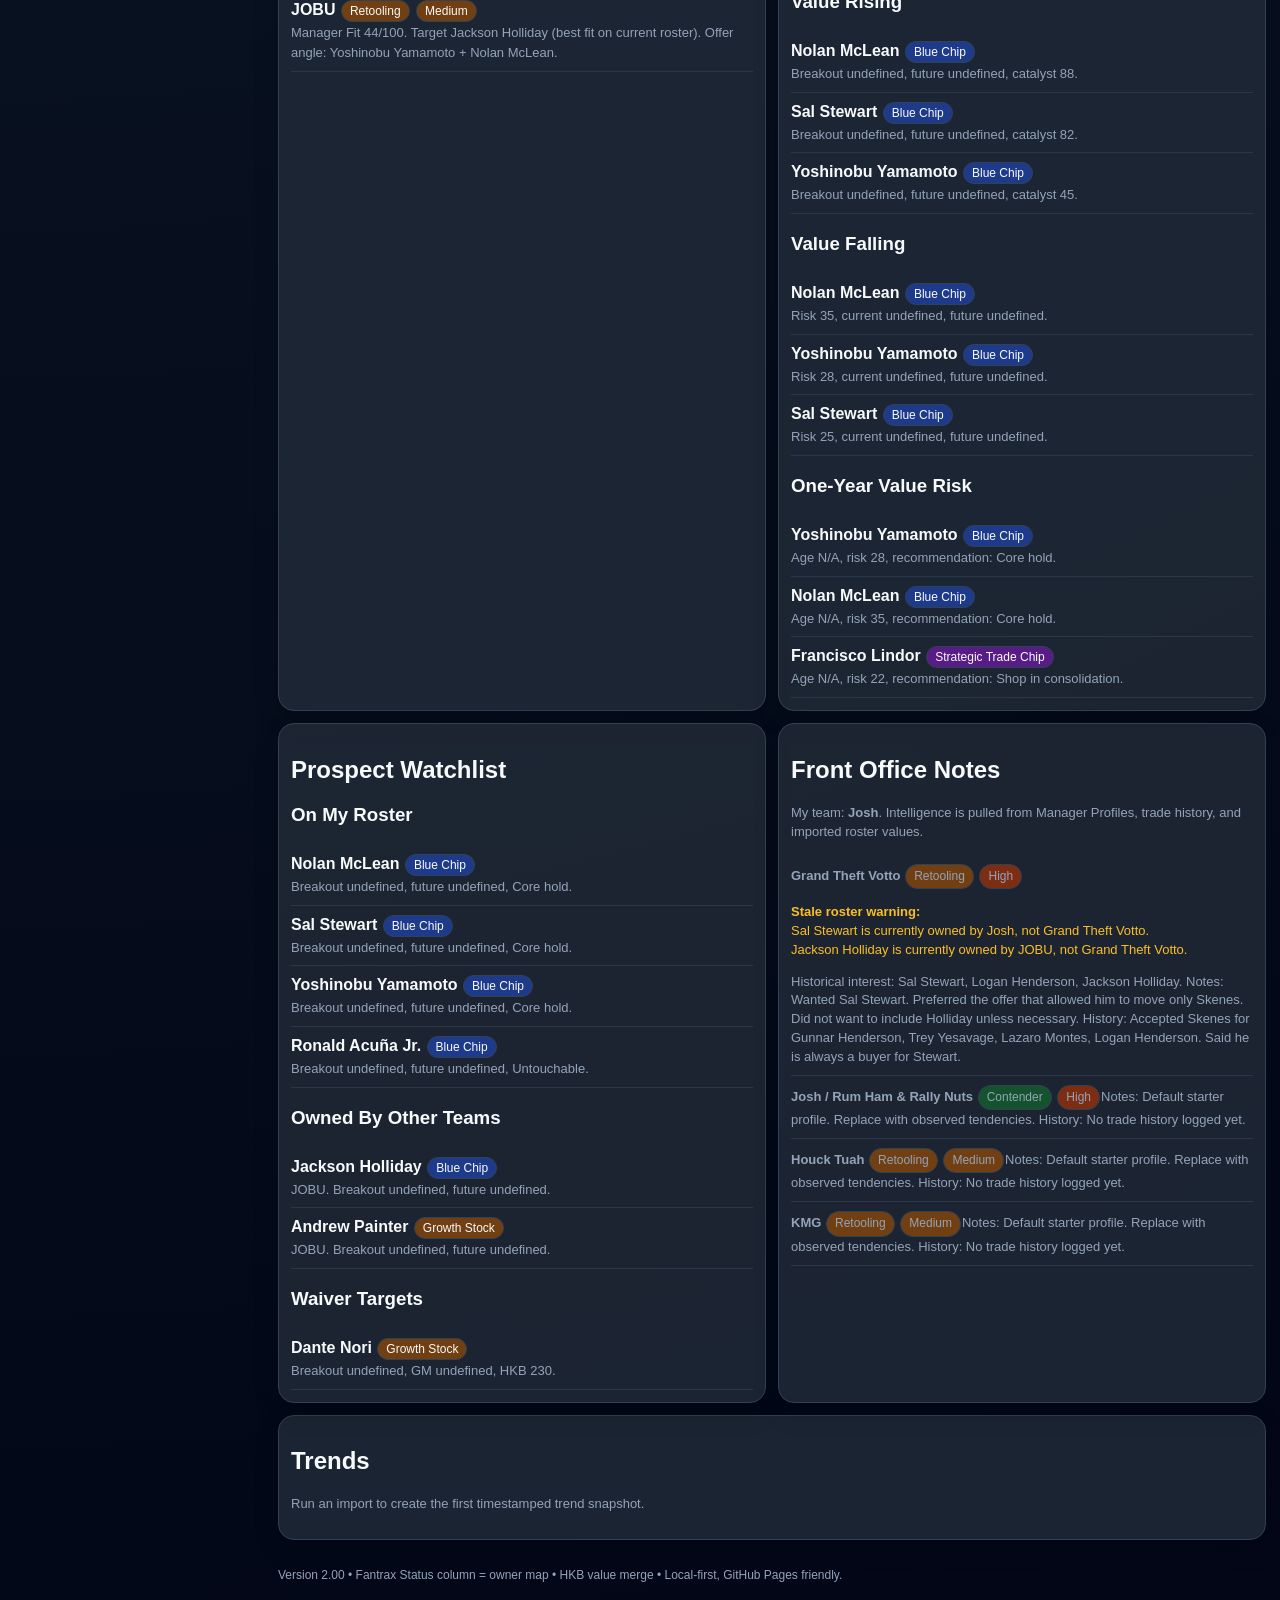
==== commit 3d55e339: "Checkpoint before Version 4 migration" ====
--- a/index.html
+++ b/index.html
@@ -41,7 +41,7 @@
 <section id="scout" class="view hidden"><div class="two"><div class="panel"><h2>Scout Mode</h2><input id="scoutSearch" placeholder="Type a player name"><button onclick="scoutPlayer()">Open Report</button><div id="scoutMatches" class="note"></div></div><div class="panel"><h2>Report</h2><div id="scoutReport" class="note">Search a player to open a report.</div></div></div></section>
 <section id="add" class="view hidden"><div class="panel"><h2>Add / Update Player</h2><div class="formgrid"><div><label>Name</label><input id="fName"></div><div><label>Owner</label><input id="fOwner" placeholder="FREE AGENT / Josh / JOBU"></div><div><label>Position</label><input id="fPos"></div><div><label>Org</label><input id="fOrg"></div><div><label>Age</label><input id="fAge" type="number" step="0.1"></div><div><label>HKB Value</label><input id="fHKB" type="number"></div><div><label>Current Skill</label><input id="fSkill" type="number" min="0" max="100"></div><div><label>Ceiling</label><input id="fCeiling" type="number" min="0" max="100"></div><div><label>Probability</label><input id="fProb" type="number" min="0" max="100"></div><div><label>Risk</label><input id="fRisk" type="number" min="0" max="100"></div><div><label>Catalyst</label><input id="fCatalyst" type="number" min="0" max="100"></div><div><label>Asset Class</label><select id="fClass"><option>Blue Chip</option><option>Compounder</option><option>Growth Stock</option><option>Strategic Trade Chip</option><option>Turnaround Play</option><option>Replaceable</option></select></div><div><label>Recommendation</label><input id="fRec" placeholder="Hold / Sell High / Acquire"></div></div><label>Notes</label><textarea id="fNotes" rows="4"></textarea><button onclick="savePlayer()">Save Player</button><button class="secondary" onclick="clearForm()">Clear</button></div></section>
 <section id="leagueSettings" class="view hidden"><div class="panel"><h2>League Settings</h2><p class="note">Reddit Phanatics rules drive player, trade, scarcity, waiver, market, and portfolio scores.</p><div class="performance-toggle"><label><input id="performanceModeToggle" type="checkbox"> Performance Mode</label><span class="note">Limits large tables, uses cached scores, and defers heavy analysis.</span></div><div class="performance-toggle"><label><input id="safeModeToggle" type="checkbox"> Safe Mode</label><span class="note">Stops automatic engines and keeps only lightweight views active.</span></div><div id="performanceStatus" class="note mt-10"></div><div class="debug-panel mt-12"><h3>Debug Performance</h3><div id="debugPerformancePanel"></div></div><div class="debug-panel mt-12"><h3>Data Health</h3><div id="settingsDataHealth"></div></div><div class="debug-panel mt-12"><h3>Version</h3><div id="appChangelog"></div></div><div class="formgrid"><div><label>League Name</label><input id="lsLeagueName"></div><div><label>Teams</label><input id="lsTeams" type="number"></div><div><label>Playoff Teams</label><input id="lsPlayoffTeams" type="number"></div><div><label>Playoffs Start Period</label><input id="lsPlayoffsStart" type="number"></div><div><label>FAAB Budget</label><input id="lsFaab" type="number"></div><div><label>Max Total Players</label><input id="lsMaxTotal" type="number"></div><div><label>Max Active</label><input id="lsMaxActive" type="number"></div><div><label>Max Reserve</label><input id="lsMaxReserve" type="number"></div><div><label>Max IL</label><input id="lsMaxIL" type="number"></div><div><label>Max Minors</label><input id="lsMaxMinors" type="number"></div><div><label>Draft Rounds</label><input id="lsDraftRounds" type="number"></div><div><label>Draft Reversal Round</label><input id="lsDraftReversal" type="number"></div></div><div class="two mt-12"><div><label>Starting Lineup JSON</label><textarea id="lsLineup" rows="7"></textarea></div><div><label>Position Eligibility JSON</label><textarea id="lsEligibility" rows="7"></textarea></div></div><div class="two mt-12"><div><label>Hitting Scoring JSON</label><textarea id="lsHitting" rows="10"></textarea></div><div><label>Pitching Scoring JSON</label><textarea id="lsPitching" rows="10"></textarea></div></div><div class="manager-actions"><button onclick="saveLeagueSettings()">Save League Settings</button><button class="secondary" onclick="resetLeagueSettings()">Reset Reddit Phanatics Defaults</button><button class="secondary" onclick="recalculatePlayerEngine(true)">Recalculate Player Engine</button><button class="secondary" onclick="clearHeavyCache()">Clear Heavy Cache</button></div><div id="leagueSettingsStatus" class="note mt-10"></div></div><div class="panel mt-12"><h2>League-Specific Positional Value Engine</h2><div id="leagueSettingsPreview"></div></div></section>
-<section id="backup" class="view hidden"><div class="panel"><h2>Backup / Transfer</h2><p class="note">Data lives in this browser. Export JSON regularly. Older JSON backups can still be restored.</p><div class="performance-toggle"><label><input id="performanceModeToggleBackup" type="checkbox"> Performance Mode</label><span class="note">Default on: 50-row pages, cached scores, deferred heavy views.</span></div><div class="performance-toggle"><label><input id="safeModeToggleBackup" type="checkbox"> Safe Mode</label><span class="note">Stops automatic engines and keeps the app responsive.</span></div><div class="debug-panel mt-12"><h3>Debug Performance</h3><div id="debugPerformancePanelBackup"></div></div><div class="debug-panel mt-12"><h3>Data Health</h3><div id="backupDataHealth"></div></div><button onclick="downloadJSON()">Download Database JSON</button><button class="secondary" onclick="downloadPlayersCSV()">Download Players CSV</button><button class="secondary" onclick="recalculatePlayerEngine(true)">Recalculate Player Engine</button><button class="secondary" onclick="clearHeavyCache()">Clear Heavy Cache</button><div id="scoreStatus" class="note mt-10"></div><label>Restore JSON</label><input type="file" id="jsonFile" accept=".json,application/json"><button onclick="restoreJSON()">Restore JSON</button><button class="danger" onclick="resetDB()">Reset Local Database</button></div></section>
+<section id="backup" class="view hidden"><div class="panel"><h2>Backup / Transfer</h2><p class="note">Data lives in this browser. Export JSON regularly. Older JSON backups can still be restored.</p><div class="performance-toggle"><label><input id="performanceModeToggleBackup" type="checkbox"> Performance Mode</label><span class="note">Default on: 50-row pages, cached scores, deferred heavy views.</span></div><div class="performance-toggle"><label><input id="safeModeToggleBackup" type="checkbox"> Safe Mode</label><span class="note">Stops automatic engines and keeps the app responsive.</span></div><div class="debug-panel mt-12"><h3>Debug Performance</h3><div id="debugPerformancePanelBackup"></div></div><div class="debug-panel mt-12"><h3>Data Health</h3><div id="backupDataHealth"></div></div><button onclick="downloadJSON()">Download Database JSON</button><button class="secondary" onclick="downloadPlayersCSV()">Download Players CSV</button><button class="secondary" onclick="recalculatePlayerEngine(true)">Recalculate Player Engine</button><button class="secondary" onclick="clearHeavyCache()">Clear Heavy Cache</button><button class="secondary" onclick="compactStorage()">Compact Storage</button><div id="scoreStatus" class="note mt-10"></div><label>Restore JSON</label><input type="file" id="jsonFile" accept=".json,application/json"><button onclick="restoreJSON()">Restore JSON</button><button class="danger" onclick="resetDB()">Reset Local Database</button></div></section>
 <section id="help" class="view hidden"><div class="panel"><h2>Help / Workflow Guide</h2><p class="note">Use this order when refreshing league data and recommendations. The Player Engine is the single source for player scores; reports should read cached canonical players.</p><div id="workflowWarnings" class="mt-10"></div><div id="workflowEngineStatus" class="note mt-10"></div></div><div class="panel mt-12 scroll-panel"><table><thead><tr><th>#</th><th>Step</th><th>Purpose</th><th>When to do it</th><th>Required before next?</th><th>Current status</th><th>Last completed</th><th>Go</th></tr></thead><tbody id="workflowRows"></tbody></table></div><div class="panel mt-12"><details><summary><b>How Scores Work</b></summary><p class="note">The Player Engine combines HKB value, league scoring, roster context, Statcast or advanced metrics, manager preferences, trade history, roster pressure, and portfolio fit into reusable cached player scores.</p><ul class="note"><li>Dynasty Asset Score weighs long-term player quality, appreciation, scarcity, liquidity, and risk.</li><li>Championship Impact favors players who help the current competitive window.</li><li>Roster Pressure highlights core holds, trade chips, watchlist players, and cut candidates.</li><li>Market Edge and Trade Center recommendations use cached player scores plus ownership, manager fit, and league demand.</li></ul></details></div><div class="panel mt-12"><h2>Version / Changelog</h2><div id="helpVersionMeta"></div></div></section>
 <div class="footer"><span id="appVersion">Version 2.00</span> • Fantrax Status column = owner map • HKB value merge • Local-first, GitHub Pages friendly.</div>
 </section>
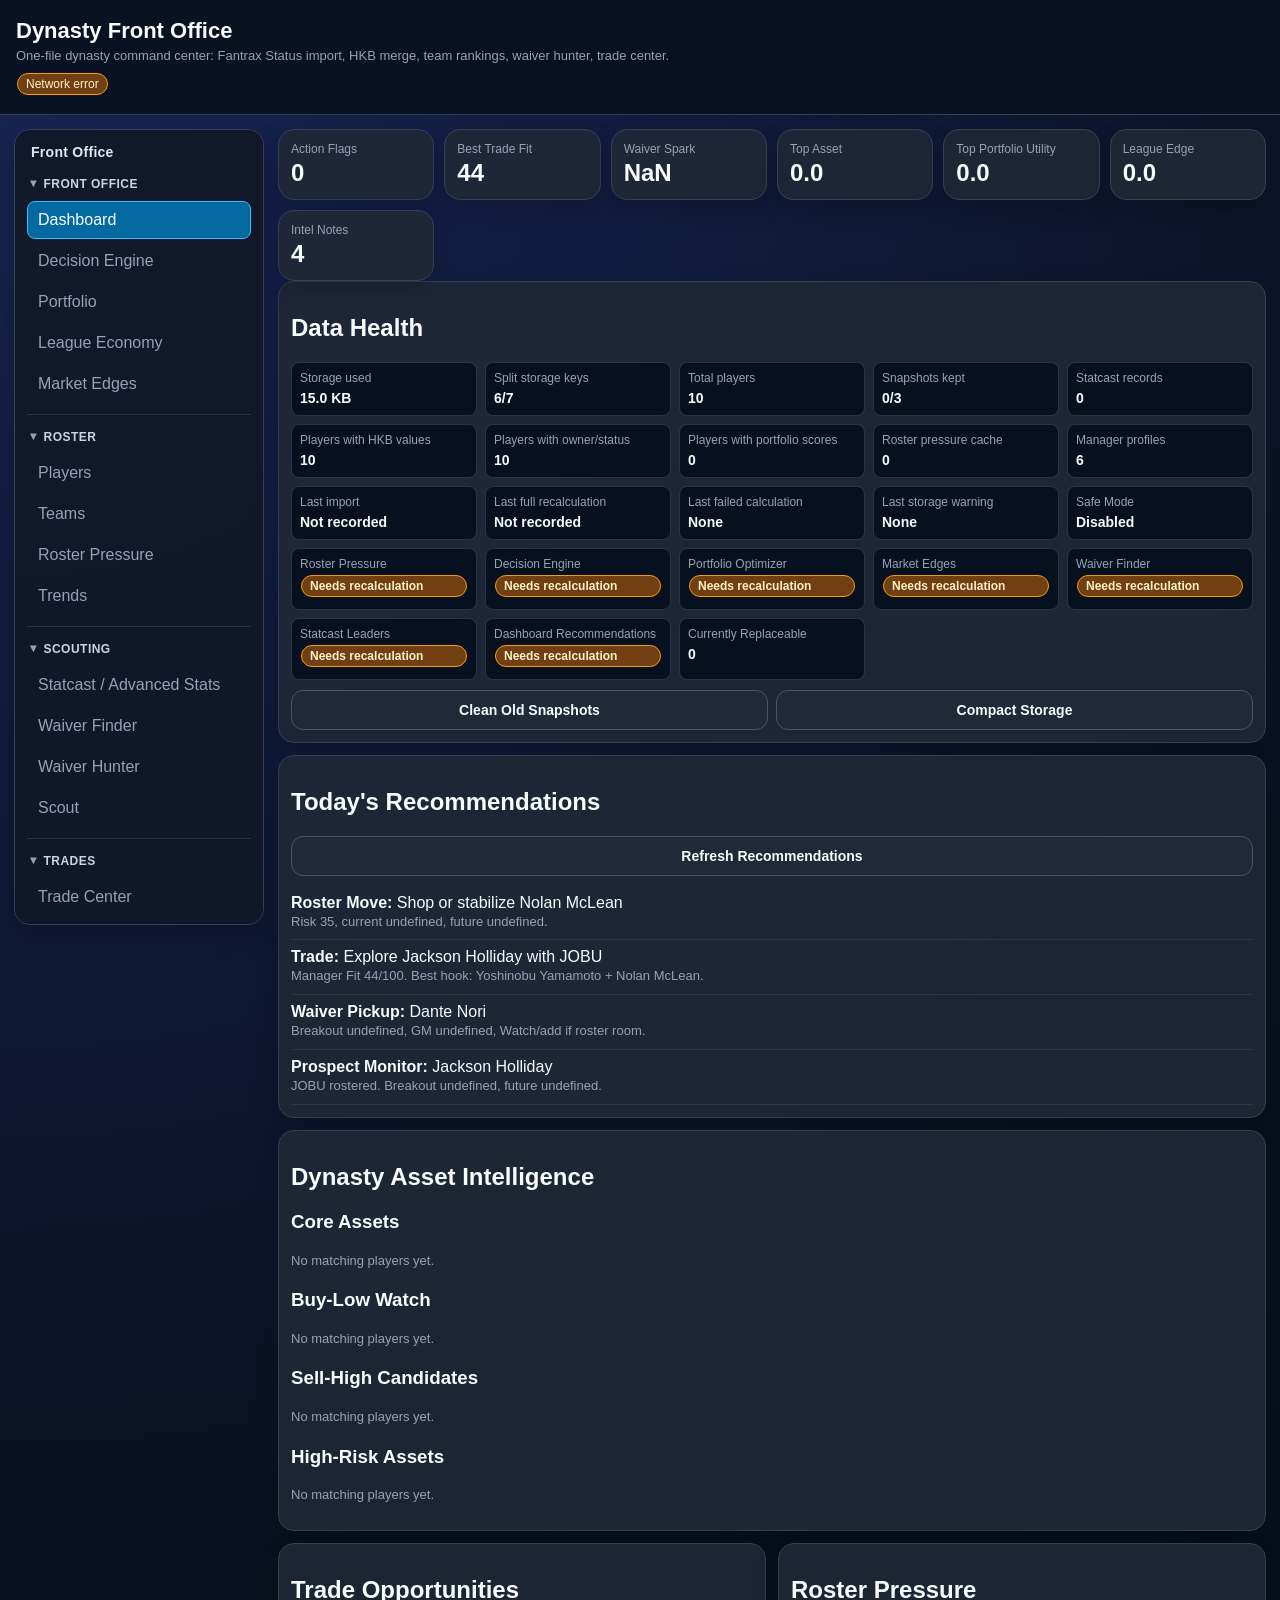
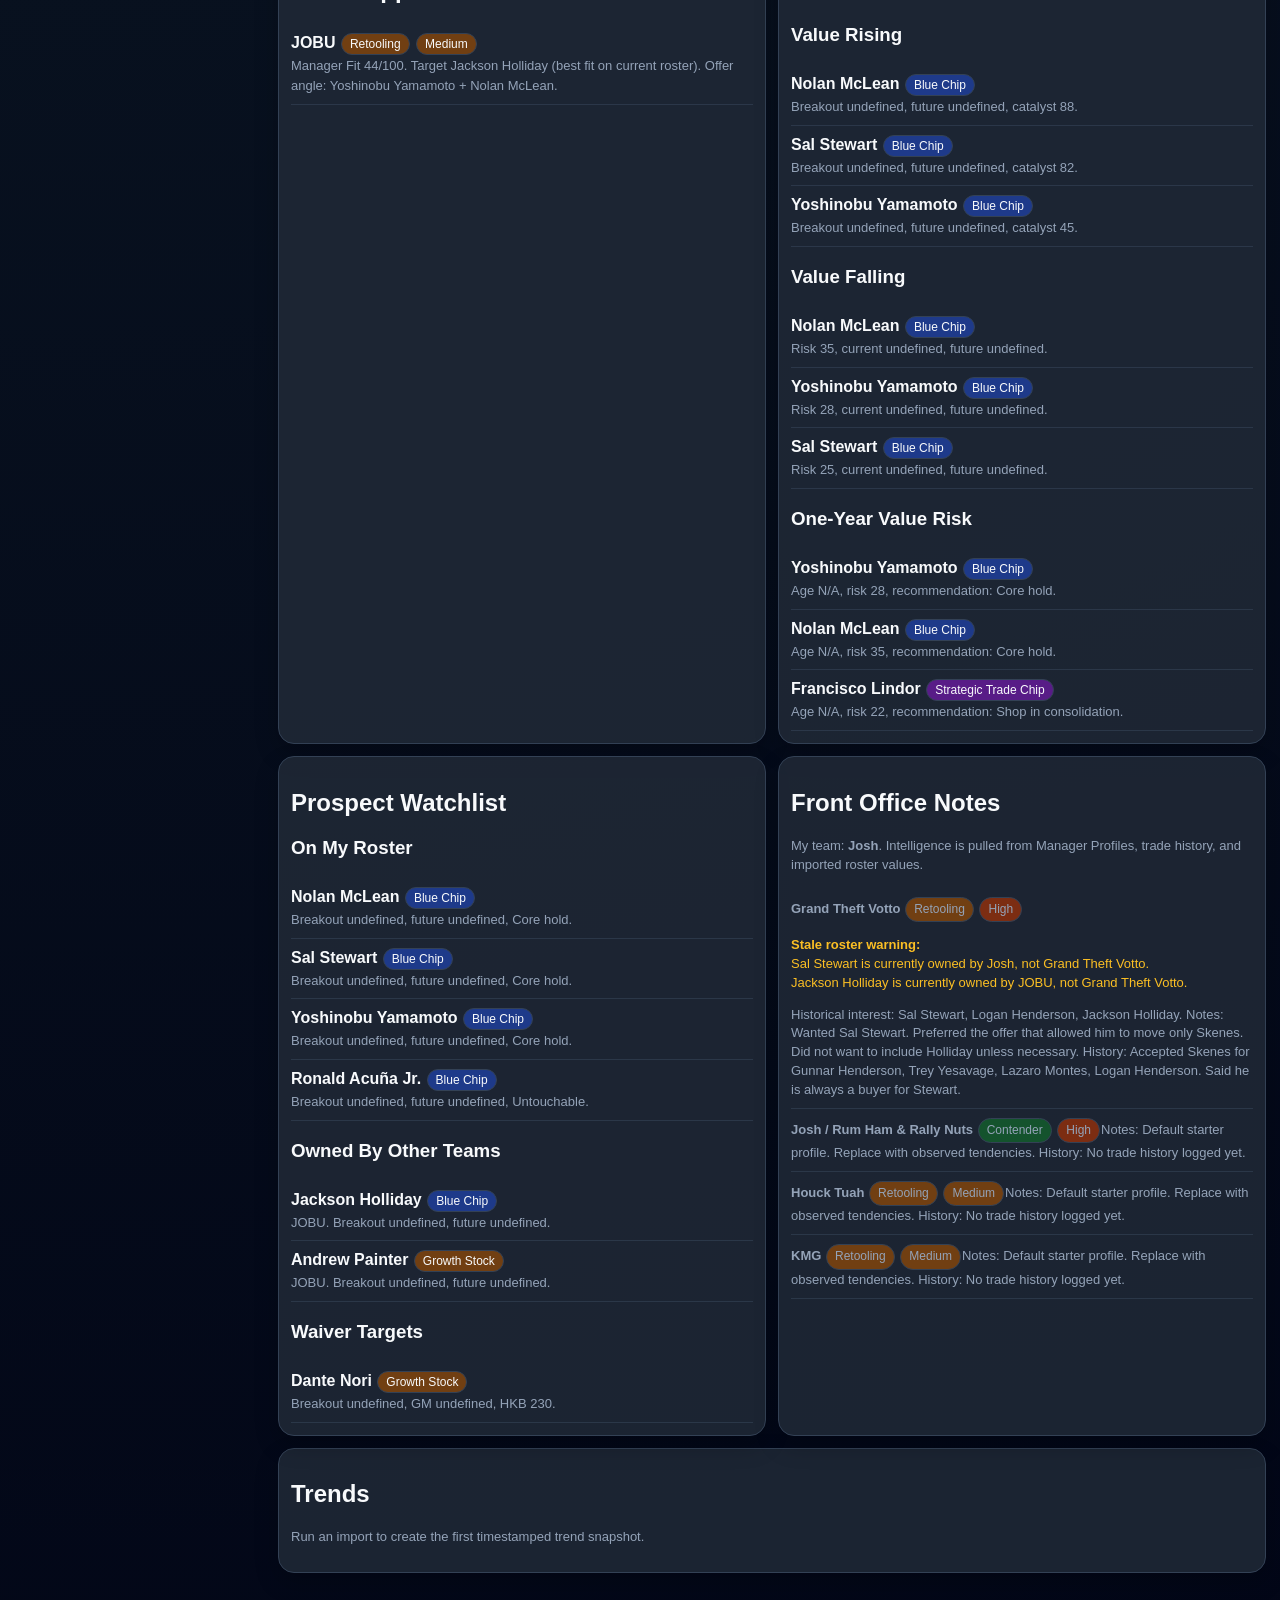
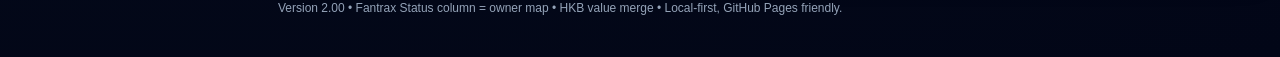
==== commit 4529ff65: "Add Supabase authentication and security migrations" ====
--- a/index.html
+++ b/index.html
@@ -7,7 +7,7 @@
 <link rel="stylesheet" href="css/styles.css" />
 </head>
 <body>
-<header><h1 id="appTitle">Dynasty Front Office</h1><div class="subtitle">One-file dynasty command center: Fantrax Status import, HKB merge, team rankings, waiver hunter, trade center.</div></header>
+<header><h1 id="appTitle">Dynasty Front Office</h1><div class="subtitle">One-file dynasty command center: Fantrax Status import, HKB merge, team rankings, waiver hunter, trade center.</div><div id="cloudStatusIndicator" class="cloud-status pill slate">Local-only mode</div></header>
 <main>
 <div class="app-shell">
 <aside class="sidebar" aria-label="Primary navigation">
@@ -17,11 +17,12 @@
 <details class="nav-group" open><summary>Roster</summary><div class="tab" data-view="players">Players</div><div class="tab" data-view="teams">Teams</div><div class="tab" data-view="rosterPressure">Roster Pressure</div><div class="tab" data-view="trends">Trends</div></details>
 <details class="nav-group" open><summary>Scouting</summary><div class="tab" data-view="advanced">Statcast / Advanced Stats</div><div class="tab" data-view="waiverFinder">Waiver Finder</div><div class="tab" data-view="waivers">Waiver Hunter</div><div class="tab" data-view="scout">Scout</div></details>
 <details class="nav-group" open><summary>Trades</summary><div class="tab" data-view="trade">Trade Center</div><div class="tab" data-view="packageBuilder">Package Builder</div><div class="tab" data-view="managers">Managers</div><div class="tab" data-view="managers">Manager Intelligence</div><div class="tab" data-view="managers">Trade History</div></details>
-<details class="nav-group" open><summary>Data</summary><div class="tab" data-view="import">Import</div><div class="tab" data-view="add">Add / Update</div><div class="tab" data-view="leagueSettings">League Settings</div><div class="tab" data-view="backup">Backup</div><div class="tab" data-view="help">Help / Workflow</div></details>
+<details class="nav-group" open><summary>Data</summary><div class="tab" data-view="import">Import</div><div class="tab" data-view="add">Add / Update</div><div class="tab" data-view="leagueSettings">League Settings</div><div class="tab" data-view="backup">Backup</div><div class="tab" data-view="auth">Cloud Account</div><div class="tab" data-view="help">Help / Workflow</div></details>
 </nav>
 </aside>
 <section class="workspace">
 <section class="grid" id="metrics"></section>
+<section id="auth" class="view hidden"><div class="panel"><h2>Cloud Account</h2><p class="note">Phase 2D adds Supabase authentication only. Cloud synchronization is disabled until the next migration phase, and signing in will not overwrite local browser data.</p><div id="authCloudStatus" class="mt-10"></div><div id="authMessage" class="note mt-10"></div><div id="authLocalOnlyNote" class="note mt-10">Local data remains available either way.</div><button id="authLocalOnlyButton" type="button" class="secondary mt-10">Continue Local Only</button></div><div id="authSignedInPanel" class="panel mt-12 hidden"><h2>Signed In</h2><p id="authSignedInUser" class="note"></p><button id="authSignOutButton" type="button" class="danger" disabled>Sign Out</button></div><div id="authForms" class="two mt-12"><form id="authSignInForm" class="panel"><h2>Sign In</h2><label>Email</label><input id="authSignInEmail" type="email" autocomplete="email"><label>Password</label><input id="authSignInPassword" type="password" autocomplete="current-password"><button id="authSignInButton" type="submit" disabled>Sign In</button></form><form id="authSignUpForm" class="panel"><h2>Create Account</h2><label>Display Name</label><input id="authDisplayName" autocomplete="name"><label>Email</label><input id="authSignUpEmail" type="email" autocomplete="email"><label>Password</label><input id="authSignUpPassword" type="password" autocomplete="new-password"><button id="authSignUpButton" type="submit" disabled>Create Account</button><p class="note mt-10">If email confirmation is enabled, check your inbox before signing in.</p></form></div></section>
 <section id="dashboard" class="view"><div class="panel"><h2>Data Health</h2><div id="dashboardDataHealth"></div></div><div class="panel mt-12"><h2>Today's Recommendations</h2><button class="secondary" onclick="refreshDashboardRecommendations()">Refresh Recommendations</button><div id="todayRecommendations" class="mt-10"></div></div><div class="panel mt-12"><h2>Dynasty Asset Intelligence</h2><div id="assetIntelligence"></div></div><div class="two mt-12"><div class="panel"><h2>Trade Opportunities</h2><div id="tradeOpportunities"></div></div><div class="panel"><h2>Roster Pressure</h2><div id="rosterPressureIntel"></div></div></div><div class="two mt-12"><div class="panel"><h2>Prospect Watchlist</h2><div id="prospectWatchlist"></div></div><div class="panel"><h2>Front Office Notes</h2><div id="frontOfficeNotes" class="note"></div></div></div><div class="panel mt-12"><h2>Trends</h2><div id="dashboardTrends" class="note"></div></div></section>
 <section id="trends" class="view hidden"><div class="two"><div class="panel"><h2>Biggest Risers</h2><div id="trendRisers"></div></div><div class="panel"><h2>Biggest Fallers</h2><div id="trendFallers"></div></div></div><div class="two mt-12"><div class="panel"><h2>Changed Teams</h2><div id="trendChangedTeams"></div></div><div class="panel"><h2>New Player Pool Adds</h2><div id="trendNewAssets"></div></div></div><div class="panel mt-12"><h2>Ownership Changes</h2><div id="trendOwnership"></div></div></section>
 <section id="players" class="view hidden"><div class="controls"><input id="search" placeholder="Search player, team, owner..."/><select id="filterOwner"><option value="">All owners</option></select><select id="filterClass"><option value="">All asset classes</option><option>Blue Chip</option><option>Compounder</option><option>Growth Stock</option><option>Strategic Trade Chip</option><option>Turnaround Play</option><option>Replaceable</option></select><select id="assetFilter"><option value="">All asset signals</option><option value="impact">High Championship Impact</option><option value="liquidity">High Liquidity</option><option value="appreciation">High Appreciation</option><option value="scarcity">High Scarcity</option><option value="risk">High Risk</option><option value="buyLow">Buy Low</option><option value="sellHigh">Sell High</option><option value="core">Core Asset</option></select><select id="sortBy"><option value="dynastyAssetScore">Sort: Dynasty Asset</option><option value="championshipImpactScore">Sort: Championship Impact</option><option value="tradeLiquidityScore">Sort: Liquidity</option><option value="marketAppreciationScore">Sort: Appreciation</option><option value="positionalScarcityScore">Sort: Scarcity</option><option value="dynastyRiskScore">Sort: Risk</option><option value="gmScore">Sort: GM Score</option><option value="tradeValue">Sort: Trade Value</option><option value="breakoutScore">Sort: Breakout</option><option value="hkbValue">Sort: HKB Value</option></select></div><div class="panel scroll-panel"><table><thead><tr><th>Player</th><th>Owner</th><th>Pos</th><th>Age</th><th>HKB</th><th>Asset</th><th>Impact</th><th>Scarcity</th><th>Liquidity</th><th>Appreciation</th><th>Risk</th><th>GM</th><th>Breakout</th><th>Class</th><th></th></tr></thead><tbody id="playerRows"></tbody></table></div></section>
@@ -42,11 +43,17 @@
 <section id="add" class="view hidden"><div class="panel"><h2>Add / Update Player</h2><div class="formgrid"><div><label>Name</label><input id="fName"></div><div><label>Owner</label><input id="fOwner" placeholder="FREE AGENT / Josh / JOBU"></div><div><label>Position</label><input id="fPos"></div><div><label>Org</label><input id="fOrg"></div><div><label>Age</label><input id="fAge" type="number" step="0.1"></div><div><label>HKB Value</label><input id="fHKB" type="number"></div><div><label>Current Skill</label><input id="fSkill" type="number" min="0" max="100"></div><div><label>Ceiling</label><input id="fCeiling" type="number" min="0" max="100"></div><div><label>Probability</label><input id="fProb" type="number" min="0" max="100"></div><div><label>Risk</label><input id="fRisk" type="number" min="0" max="100"></div><div><label>Catalyst</label><input id="fCatalyst" type="number" min="0" max="100"></div><div><label>Asset Class</label><select id="fClass"><option>Blue Chip</option><option>Compounder</option><option>Growth Stock</option><option>Strategic Trade Chip</option><option>Turnaround Play</option><option>Replaceable</option></select></div><div><label>Recommendation</label><input id="fRec" placeholder="Hold / Sell High / Acquire"></div></div><label>Notes</label><textarea id="fNotes" rows="4"></textarea><button onclick="savePlayer()">Save Player</button><button class="secondary" onclick="clearForm()">Clear</button></div></section>
 <section id="leagueSettings" class="view hidden"><div class="panel"><h2>League Settings</h2><p class="note">Reddit Phanatics rules drive player, trade, scarcity, waiver, market, and portfolio scores.</p><div class="performance-toggle"><label><input id="performanceModeToggle" type="checkbox"> Performance Mode</label><span class="note">Limits large tables, uses cached scores, and defers heavy analysis.</span></div><div class="performance-toggle"><label><input id="safeModeToggle" type="checkbox"> Safe Mode</label><span class="note">Stops automatic engines and keeps only lightweight views active.</span></div><div id="performanceStatus" class="note mt-10"></div><div class="debug-panel mt-12"><h3>Debug Performance</h3><div id="debugPerformancePanel"></div></div><div class="debug-panel mt-12"><h3>Data Health</h3><div id="settingsDataHealth"></div></div><div class="debug-panel mt-12"><h3>Version</h3><div id="appChangelog"></div></div><div class="formgrid"><div><label>League Name</label><input id="lsLeagueName"></div><div><label>Teams</label><input id="lsTeams" type="number"></div><div><label>Playoff Teams</label><input id="lsPlayoffTeams" type="number"></div><div><label>Playoffs Start Period</label><input id="lsPlayoffsStart" type="number"></div><div><label>FAAB Budget</label><input id="lsFaab" type="number"></div><div><label>Max Total Players</label><input id="lsMaxTotal" type="number"></div><div><label>Max Active</label><input id="lsMaxActive" type="number"></div><div><label>Max Reserve</label><input id="lsMaxReserve" type="number"></div><div><label>Max IL</label><input id="lsMaxIL" type="number"></div><div><label>Max Minors</label><input id="lsMaxMinors" type="number"></div><div><label>Draft Rounds</label><input id="lsDraftRounds" type="number"></div><div><label>Draft Reversal Round</label><input id="lsDraftReversal" type="number"></div></div><div class="two mt-12"><div><label>Starting Lineup JSON</label><textarea id="lsLineup" rows="7"></textarea></div><div><label>Position Eligibility JSON</label><textarea id="lsEligibility" rows="7"></textarea></div></div><div class="two mt-12"><div><label>Hitting Scoring JSON</label><textarea id="lsHitting" rows="10"></textarea></div><div><label>Pitching Scoring JSON</label><textarea id="lsPitching" rows="10"></textarea></div></div><div class="manager-actions"><button onclick="saveLeagueSettings()">Save League Settings</button><button class="secondary" onclick="resetLeagueSettings()">Reset Reddit Phanatics Defaults</button><button class="secondary" onclick="recalculatePlayerEngine(true)">Recalculate Player Engine</button><button class="secondary" onclick="clearHeavyCache()">Clear Heavy Cache</button></div><div id="leagueSettingsStatus" class="note mt-10"></div></div><div class="panel mt-12"><h2>League-Specific Positional Value Engine</h2><div id="leagueSettingsPreview"></div></div></section>
 <section id="backup" class="view hidden"><div class="panel"><h2>Backup / Transfer</h2><p class="note">Data lives in this browser. Export JSON regularly. Older JSON backups can still be restored.</p><div class="performance-toggle"><label><input id="performanceModeToggleBackup" type="checkbox"> Performance Mode</label><span class="note">Default on: 50-row pages, cached scores, deferred heavy views.</span></div><div class="performance-toggle"><label><input id="safeModeToggleBackup" type="checkbox"> Safe Mode</label><span class="note">Stops automatic engines and keeps the app responsive.</span></div><div class="debug-panel mt-12"><h3>Debug Performance</h3><div id="debugPerformancePanelBackup"></div></div><div class="debug-panel mt-12"><h3>Data Health</h3><div id="backupDataHealth"></div></div><button onclick="downloadJSON()">Download Database JSON</button><button class="secondary" onclick="downloadPlayersCSV()">Download Players CSV</button><button class="secondary" onclick="recalculatePlayerEngine(true)">Recalculate Player Engine</button><button class="secondary" onclick="clearHeavyCache()">Clear Heavy Cache</button><button class="secondary" onclick="compactStorage()">Compact Storage</button><div id="scoreStatus" class="note mt-10"></div><label>Restore JSON</label><input type="file" id="jsonFile" accept=".json,application/json"><button onclick="restoreJSON()">Restore JSON</button><button class="danger" onclick="resetDB()">Reset Local Database</button></div></section>
-<section id="help" class="view hidden"><div class="panel"><h2>Help / Workflow Guide</h2><p class="note">Use this order when refreshing league data and recommendations. The Player Engine is the single source for player scores; reports should read cached canonical players.</p><div id="workflowWarnings" class="mt-10"></div><div id="workflowEngineStatus" class="note mt-10"></div></div><div class="panel mt-12 scroll-panel"><table><thead><tr><th>#</th><th>Step</th><th>Purpose</th><th>When to do it</th><th>Required before next?</th><th>Current status</th><th>Last completed</th><th>Go</th></tr></thead><tbody id="workflowRows"></tbody></table></div><div class="panel mt-12"><details><summary><b>How Scores Work</b></summary><p class="note">The Player Engine combines HKB value, league scoring, roster context, Statcast or advanced metrics, manager preferences, trade history, roster pressure, and portfolio fit into reusable cached player scores.</p><ul class="note"><li>Dynasty Asset Score weighs long-term player quality, appreciation, scarcity, liquidity, and risk.</li><li>Championship Impact favors players who help the current competitive window.</li><li>Roster Pressure highlights core holds, trade chips, watchlist players, and cut candidates.</li><li>Market Edge and Trade Center recommendations use cached player scores plus ownership, manager fit, and league demand.</li></ul></details></div><div class="panel mt-12"><h2>Version / Changelog</h2><div id="helpVersionMeta"></div></div></section>
+<section id="help" class="view hidden"><div class="panel"><h2>Help / Workflow Guide</h2><p class="note">Use this order when refreshing league data and recommendations. The Player Engine is the single source for player scores; reports should read cached canonical players.</p><div id="workflowWarnings" class="mt-10"></div><div id="workflowEngineStatus" class="note mt-10"></div></div><div class="panel mt-12"><h2>Version 4 System Status</h2><div id="v4SystemStatus"></div></div><div class="panel mt-12 scroll-panel"><table><thead><tr><th>#</th><th>Step</th><th>Purpose</th><th>When to do it</th><th>Required before next?</th><th>Current status</th><th>Last completed</th><th>Go</th></tr></thead><tbody id="workflowRows"></tbody></table></div><div class="panel mt-12"><details><summary><b>How Scores Work</b></summary><p class="note">The Player Engine combines HKB value, league scoring, roster context, Statcast or advanced metrics, manager preferences, trade history, roster pressure, and portfolio fit into reusable cached player scores.</p><ul class="note"><li>Dynasty Asset Score weighs long-term player quality, appreciation, scarcity, liquidity, and risk.</li><li>Championship Impact favors players who help the current competitive window.</li><li>Roster Pressure highlights core holds, trade chips, watchlist players, and cut candidates.</li><li>Market Edge and Trade Center recommendations use cached player scores plus ownership, manager fit, and league demand.</li></ul></details></div><div class="panel mt-12"><h2>Version / Changelog</h2><div id="helpVersionMeta"></div></div></section>
 <div class="footer"><span id="appVersion">Version 2.00</span> • Fantrax Status column = owner map • HKB value merge • Local-first, GitHub Pages friendly.</div>
 </section>
 </div>
 </main>
 <div id="toast" class="toast hidden"></div>
-<script src="js/app.js?v=2.00"></script></body>
+<script src="js/data/schema.js?v=4.00"></script>
+<script src="js/data/localStore.js?v=4.00"></script>
+<script src="js/data/migrationService.js?v=4.00"></script>
+<script src="js/data/dataStore.js?v=4.00"></script>
+<script src="js/app.js?v=2.00"></script>
+<script>if(location.protocol==="file:"){const msg="Cloud authentication requires Live Server. Open the app through http://127.0.0.1.";const authMessage=document.getElementById("authMessage"),cloudStatus=document.getElementById("cloudStatusIndicator");if(authMessage)authMessage.textContent=msg;if(cloudStatus){cloudStatus.textContent="Configuration missing";cloudStatus.className="cloud-status pill bad"}["authSignInButton","authSignUpButton","authSignOutButton"].forEach(id=>{const button=document.getElementById(id);if(button)button.disabled=true})}</script>
+<script type="module" src="js/services/authUi.js?v=2D"></script></body>
 </html>
--- a/css/styles.css
+++ b/css/styles.css
@@ -7,3 +7,4 @@
 .loading-state{border-style:dashed;color:var(--muted)}.pill.good{background:#14532d;border-color:#22c55e;color:#dcfce7}.pill.warn{background:#713f12;border-color:#f59e0b;color:#fef3c7}.pill.bad{background:#7f1d1d;border-color:#ef4444;color:#fee2e2}.show-more-cell,.table-page-cell{text-align:center;background:#0b1220}.show-more-cell button{max-width:260px}.table-pager{display:flex;align-items:center;justify-content:center;gap:10px;flex-wrap:wrap}.table-pager button{max-width:130px}.table-pager button:disabled{opacity:.45;cursor:not-allowed}.performance-toggle{display:flex;align-items:center;gap:12px;flex-wrap:wrap;margin:10px 0 12px;padding:10px;border:1px solid var(--line);border-radius:8px;background:#0b1220}.performance-toggle label{margin:0;color:var(--ink);font-weight:800;display:flex;align-items:center;gap:8px}.performance-toggle input{width:auto}.debug-panel{background:#0b1220;border:1px solid var(--line);border-radius:8px;padding:10px}.debug-panel h3{margin:0 0 8px;font-size:15px}.debug-grid{display:grid;grid-template-columns:repeat(auto-fit,minmax(160px,1fr));gap:8px}.debug-grid>div{border:1px solid rgba(51,65,85,.75);border-radius:8px;padding:8px;background:#07101f}.debug-grid span{display:block;color:var(--muted);font-size:12px;margin-bottom:4px}.debug-grid b{font-size:14px}
 .engine-progress{display:inline-block;min-width:260px;border:1px solid var(--line);border-radius:8px;background:#0b1220;padding:10px;color:var(--ink)}.engine-steps{margin:8px 0}.engine-step{line-height:1.55;color:var(--muted)}.engine-step.done{color:#bbf7d0}.engine-step.active{color:#bae6fd}.engine-step.pending{color:#64748b}.engine-current{border-top:1px solid rgba(51,65,85,.75);margin-top:8px;padding-top:8px;color:#cbd5e1;font-size:12px;line-height:1.45}.engine-complete{border-top:1px solid rgba(51,65,85,.75);margin-top:8px;padding-top:8px;color:#e2e8f0}.engine-error{border-top:1px solid rgba(239,68,68,.5);margin-top:8px;padding-top:8px;color:#fecaca}
 .storage-actions{display:grid;grid-template-columns:1fr 1fr;gap:8px}.storage-actions button{width:100%}@media(max-width:620px){.storage-actions{grid-template-columns:1fr}}
+.cloud-status{margin-top:10px;width:max-content}.auth-error{color:#fecaca}.auth-success{color:#bbf7d0}button:disabled{opacity:.55;cursor:not-allowed}#authLocalOnlyButton{max-width:240px}
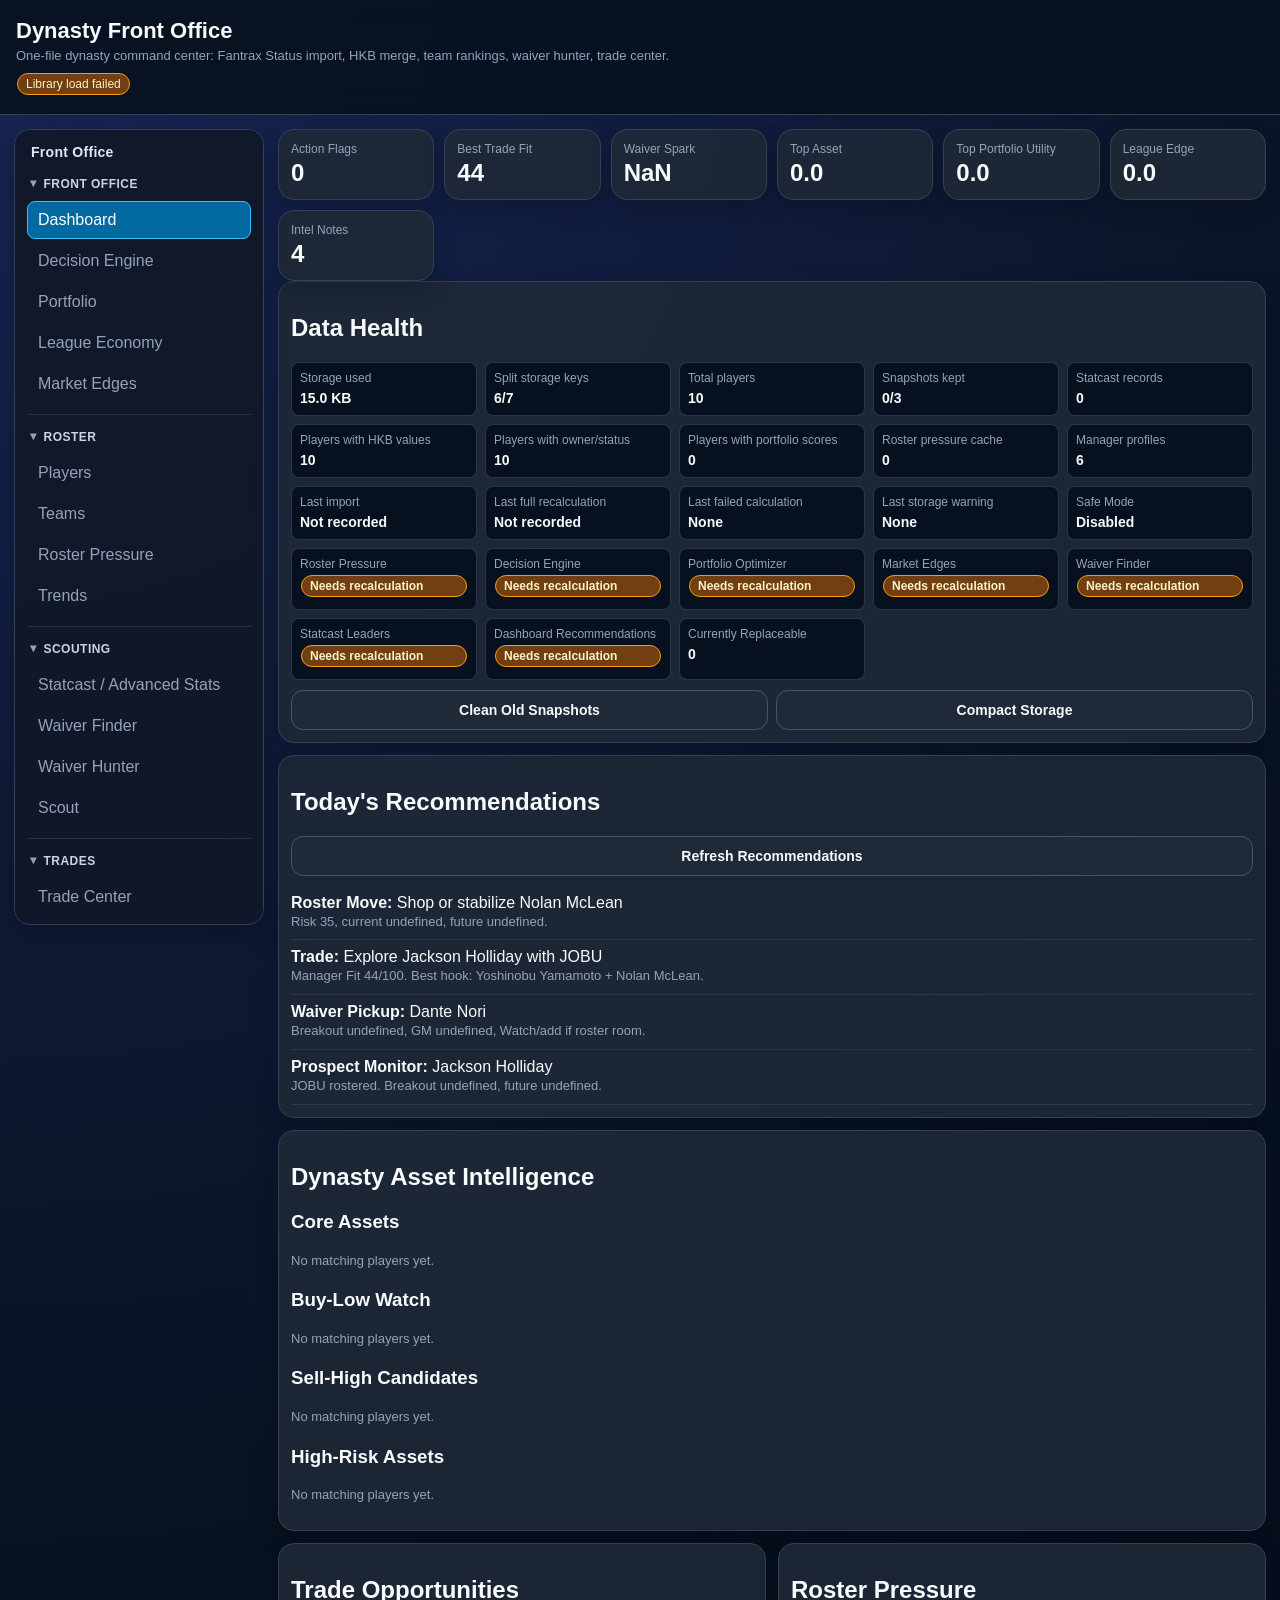
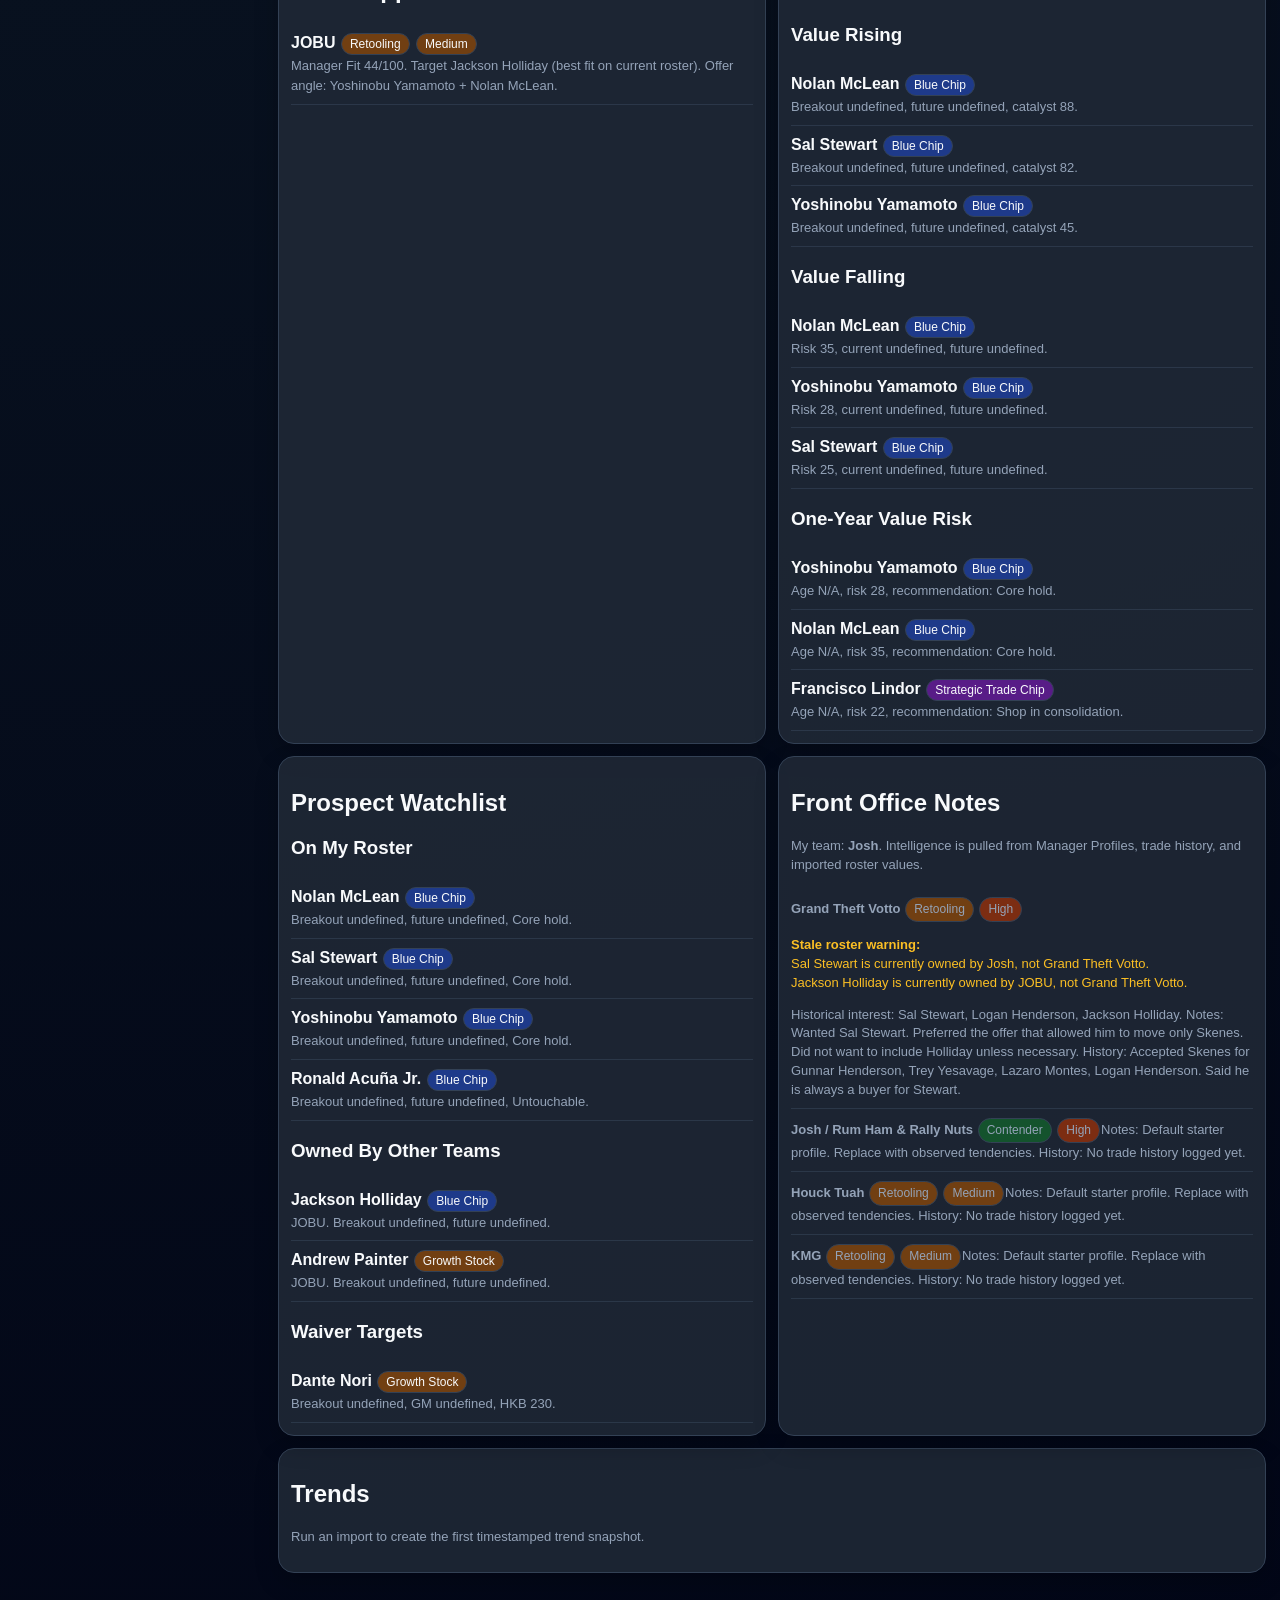
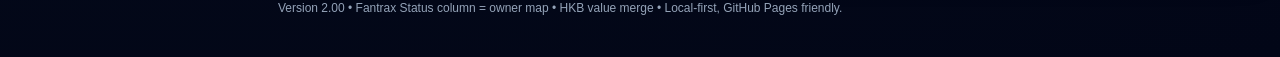
==== commit 31012aed: "Fix Supabase authentication startup" ====
--- a/index.html
+++ b/index.html
@@ -22,7 +22,7 @@
 </aside>
 <section class="workspace">
 <section class="grid" id="metrics"></section>
-<section id="auth" class="view hidden"><div class="panel"><h2>Cloud Account</h2><p class="note">Phase 2D adds Supabase authentication only. Cloud synchronization is disabled until the next migration phase, and signing in will not overwrite local browser data.</p><div id="authCloudStatus" class="mt-10"></div><div id="authMessage" class="note mt-10"></div><div id="authLocalOnlyNote" class="note mt-10">Local data remains available either way.</div><button id="authLocalOnlyButton" type="button" class="secondary mt-10">Continue Local Only</button></div><div id="authSignedInPanel" class="panel mt-12 hidden"><h2>Signed In</h2><p id="authSignedInUser" class="note"></p><button id="authSignOutButton" type="button" class="danger" disabled>Sign Out</button></div><div id="authForms" class="two mt-12"><form id="authSignInForm" class="panel"><h2>Sign In</h2><label>Email</label><input id="authSignInEmail" type="email" autocomplete="email"><label>Password</label><input id="authSignInPassword" type="password" autocomplete="current-password"><button id="authSignInButton" type="submit" disabled>Sign In</button></form><form id="authSignUpForm" class="panel"><h2>Create Account</h2><label>Display Name</label><input id="authDisplayName" autocomplete="name"><label>Email</label><input id="authSignUpEmail" type="email" autocomplete="email"><label>Password</label><input id="authSignUpPassword" type="password" autocomplete="new-password"><button id="authSignUpButton" type="submit" disabled>Create Account</button><p class="note mt-10">If email confirmation is enabled, check your inbox before signing in.</p></form></div></section>
+<section id="auth" class="view hidden"><div class="panel"><h2>Cloud Account</h2><p class="note">Phase 2D adds Supabase authentication only. Cloud synchronization is disabled until the next migration phase, and signing in will not overwrite local browser data.</p><div id="authCloudStatus" class="mt-10"></div><div id="authMessage" class="note mt-10"></div><div id="authLocalOnlyNote" class="note mt-10">Local data remains available either way.</div><div class="auth-actions mt-10"><button id="authLocalOnlyButton" type="button" class="secondary">Continue Local Only</button><button id="authRetryButton" type="button" class="secondary">Retry Cloud Connection</button></div></div><div id="authSignedInPanel" class="panel mt-12 hidden"><h2>Signed In</h2><p id="authSignedInUser" class="note"></p><button id="authSignOutButton" type="button" class="danger" disabled>Sign Out</button></div><div id="authForms" class="two mt-12"><form id="authSignInForm" class="panel"><h2>Sign In</h2><label>Email</label><input id="authSignInEmail" type="email" autocomplete="email"><label>Password</label><input id="authSignInPassword" type="password" autocomplete="current-password"><button id="authSignInButton" type="submit" disabled>Sign In</button></form><form id="authSignUpForm" class="panel"><h2>Create Account</h2><label>Display Name</label><input id="authDisplayName" autocomplete="name"><label>Email</label><input id="authSignUpEmail" type="email" autocomplete="email"><label>Password</label><input id="authSignUpPassword" type="password" autocomplete="new-password"><button id="authSignUpButton" type="submit" disabled>Create Account</button><p class="note mt-10">If email confirmation is enabled, check your inbox before signing in.</p></form></div></section>
 <section id="dashboard" class="view"><div class="panel"><h2>Data Health</h2><div id="dashboardDataHealth"></div></div><div class="panel mt-12"><h2>Today's Recommendations</h2><button class="secondary" onclick="refreshDashboardRecommendations()">Refresh Recommendations</button><div id="todayRecommendations" class="mt-10"></div></div><div class="panel mt-12"><h2>Dynasty Asset Intelligence</h2><div id="assetIntelligence"></div></div><div class="two mt-12"><div class="panel"><h2>Trade Opportunities</h2><div id="tradeOpportunities"></div></div><div class="panel"><h2>Roster Pressure</h2><div id="rosterPressureIntel"></div></div></div><div class="two mt-12"><div class="panel"><h2>Prospect Watchlist</h2><div id="prospectWatchlist"></div></div><div class="panel"><h2>Front Office Notes</h2><div id="frontOfficeNotes" class="note"></div></div></div><div class="panel mt-12"><h2>Trends</h2><div id="dashboardTrends" class="note"></div></div></section>
 <section id="trends" class="view hidden"><div class="two"><div class="panel"><h2>Biggest Risers</h2><div id="trendRisers"></div></div><div class="panel"><h2>Biggest Fallers</h2><div id="trendFallers"></div></div></div><div class="two mt-12"><div class="panel"><h2>Changed Teams</h2><div id="trendChangedTeams"></div></div><div class="panel"><h2>New Player Pool Adds</h2><div id="trendNewAssets"></div></div></div><div class="panel mt-12"><h2>Ownership Changes</h2><div id="trendOwnership"></div></div></section>
 <section id="players" class="view hidden"><div class="controls"><input id="search" placeholder="Search player, team, owner..."/><select id="filterOwner"><option value="">All owners</option></select><select id="filterClass"><option value="">All asset classes</option><option>Blue Chip</option><option>Compounder</option><option>Growth Stock</option><option>Strategic Trade Chip</option><option>Turnaround Play</option><option>Replaceable</option></select><select id="assetFilter"><option value="">All asset signals</option><option value="impact">High Championship Impact</option><option value="liquidity">High Liquidity</option><option value="appreciation">High Appreciation</option><option value="scarcity">High Scarcity</option><option value="risk">High Risk</option><option value="buyLow">Buy Low</option><option value="sellHigh">Sell High</option><option value="core">Core Asset</option></select><select id="sortBy"><option value="dynastyAssetScore">Sort: Dynasty Asset</option><option value="championshipImpactScore">Sort: Championship Impact</option><option value="tradeLiquidityScore">Sort: Liquidity</option><option value="marketAppreciationScore">Sort: Appreciation</option><option value="positionalScarcityScore">Sort: Scarcity</option><option value="dynastyRiskScore">Sort: Risk</option><option value="gmScore">Sort: GM Score</option><option value="tradeValue">Sort: Trade Value</option><option value="breakoutScore">Sort: Breakout</option><option value="hkbValue">Sort: HKB Value</option></select></div><div class="panel scroll-panel"><table><thead><tr><th>Player</th><th>Owner</th><th>Pos</th><th>Age</th><th>HKB</th><th>Asset</th><th>Impact</th><th>Scarcity</th><th>Liquidity</th><th>Appreciation</th><th>Risk</th><th>GM</th><th>Breakout</th><th>Class</th><th></th></tr></thead><tbody id="playerRows"></tbody></table></div></section>
--- a/css/styles.css
+++ b/css/styles.css
@@ -7,4 +7,4 @@
 .loading-state{border-style:dashed;color:var(--muted)}.pill.good{background:#14532d;border-color:#22c55e;color:#dcfce7}.pill.warn{background:#713f12;border-color:#f59e0b;color:#fef3c7}.pill.bad{background:#7f1d1d;border-color:#ef4444;color:#fee2e2}.show-more-cell,.table-page-cell{text-align:center;background:#0b1220}.show-more-cell button{max-width:260px}.table-pager{display:flex;align-items:center;justify-content:center;gap:10px;flex-wrap:wrap}.table-pager button{max-width:130px}.table-pager button:disabled{opacity:.45;cursor:not-allowed}.performance-toggle{display:flex;align-items:center;gap:12px;flex-wrap:wrap;margin:10px 0 12px;padding:10px;border:1px solid var(--line);border-radius:8px;background:#0b1220}.performance-toggle label{margin:0;color:var(--ink);font-weight:800;display:flex;align-items:center;gap:8px}.performance-toggle input{width:auto}.debug-panel{background:#0b1220;border:1px solid var(--line);border-radius:8px;padding:10px}.debug-panel h3{margin:0 0 8px;font-size:15px}.debug-grid{display:grid;grid-template-columns:repeat(auto-fit,minmax(160px,1fr));gap:8px}.debug-grid>div{border:1px solid rgba(51,65,85,.75);border-radius:8px;padding:8px;background:#07101f}.debug-grid span{display:block;color:var(--muted);font-size:12px;margin-bottom:4px}.debug-grid b{font-size:14px}
 .engine-progress{display:inline-block;min-width:260px;border:1px solid var(--line);border-radius:8px;background:#0b1220;padding:10px;color:var(--ink)}.engine-steps{margin:8px 0}.engine-step{line-height:1.55;color:var(--muted)}.engine-step.done{color:#bbf7d0}.engine-step.active{color:#bae6fd}.engine-step.pending{color:#64748b}.engine-current{border-top:1px solid rgba(51,65,85,.75);margin-top:8px;padding-top:8px;color:#cbd5e1;font-size:12px;line-height:1.45}.engine-complete{border-top:1px solid rgba(51,65,85,.75);margin-top:8px;padding-top:8px;color:#e2e8f0}.engine-error{border-top:1px solid rgba(239,68,68,.5);margin-top:8px;padding-top:8px;color:#fecaca}
 .storage-actions{display:grid;grid-template-columns:1fr 1fr;gap:8px}.storage-actions button{width:100%}@media(max-width:620px){.storage-actions{grid-template-columns:1fr}}
-.cloud-status{margin-top:10px;width:max-content}.auth-error{color:#fecaca}.auth-success{color:#bbf7d0}button:disabled{opacity:.55;cursor:not-allowed}#authLocalOnlyButton{max-width:240px}
+.cloud-status{margin-top:10px;width:max-content}.auth-error{color:#fecaca}.auth-success{color:#bbf7d0}button:disabled{opacity:.55;cursor:not-allowed}.auth-actions{display:grid;grid-template-columns:repeat(2,minmax(0,240px));gap:8px}@media(max-width:620px){.auth-actions{grid-template-columns:1fr}}
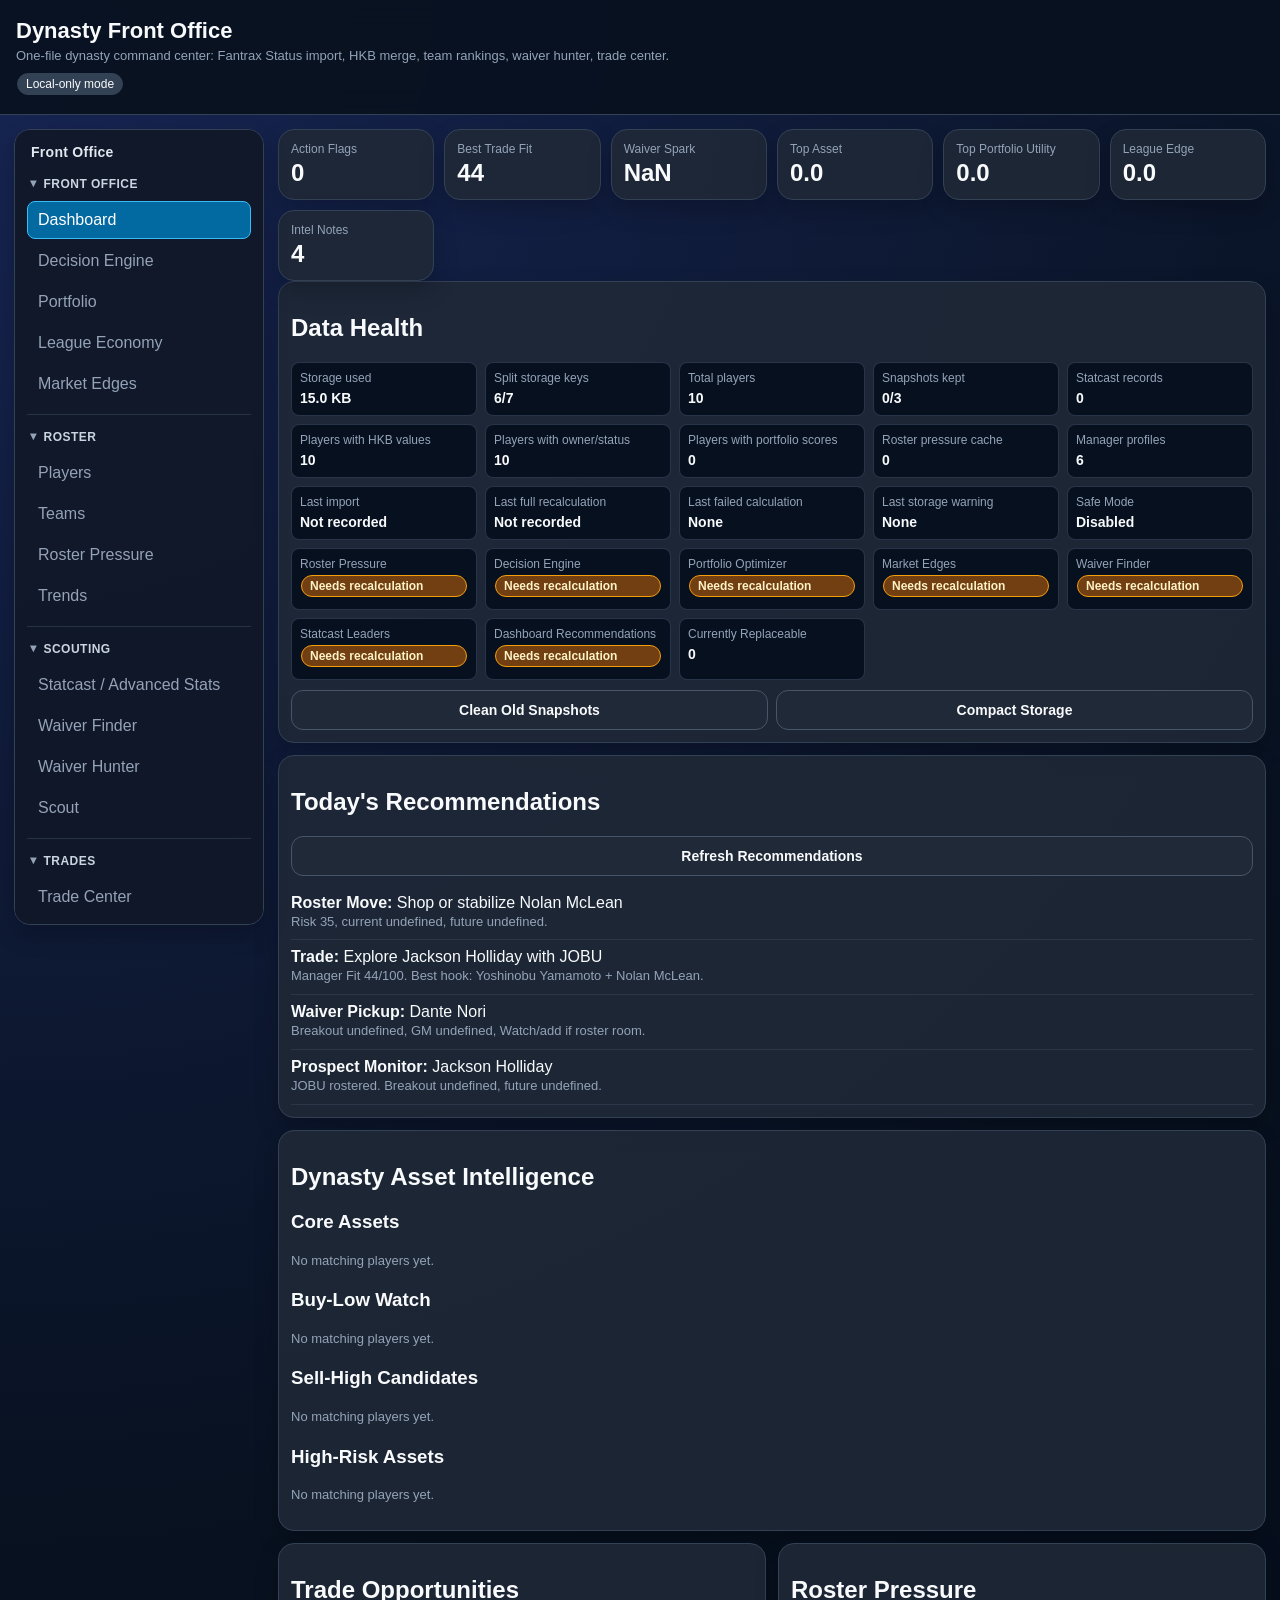
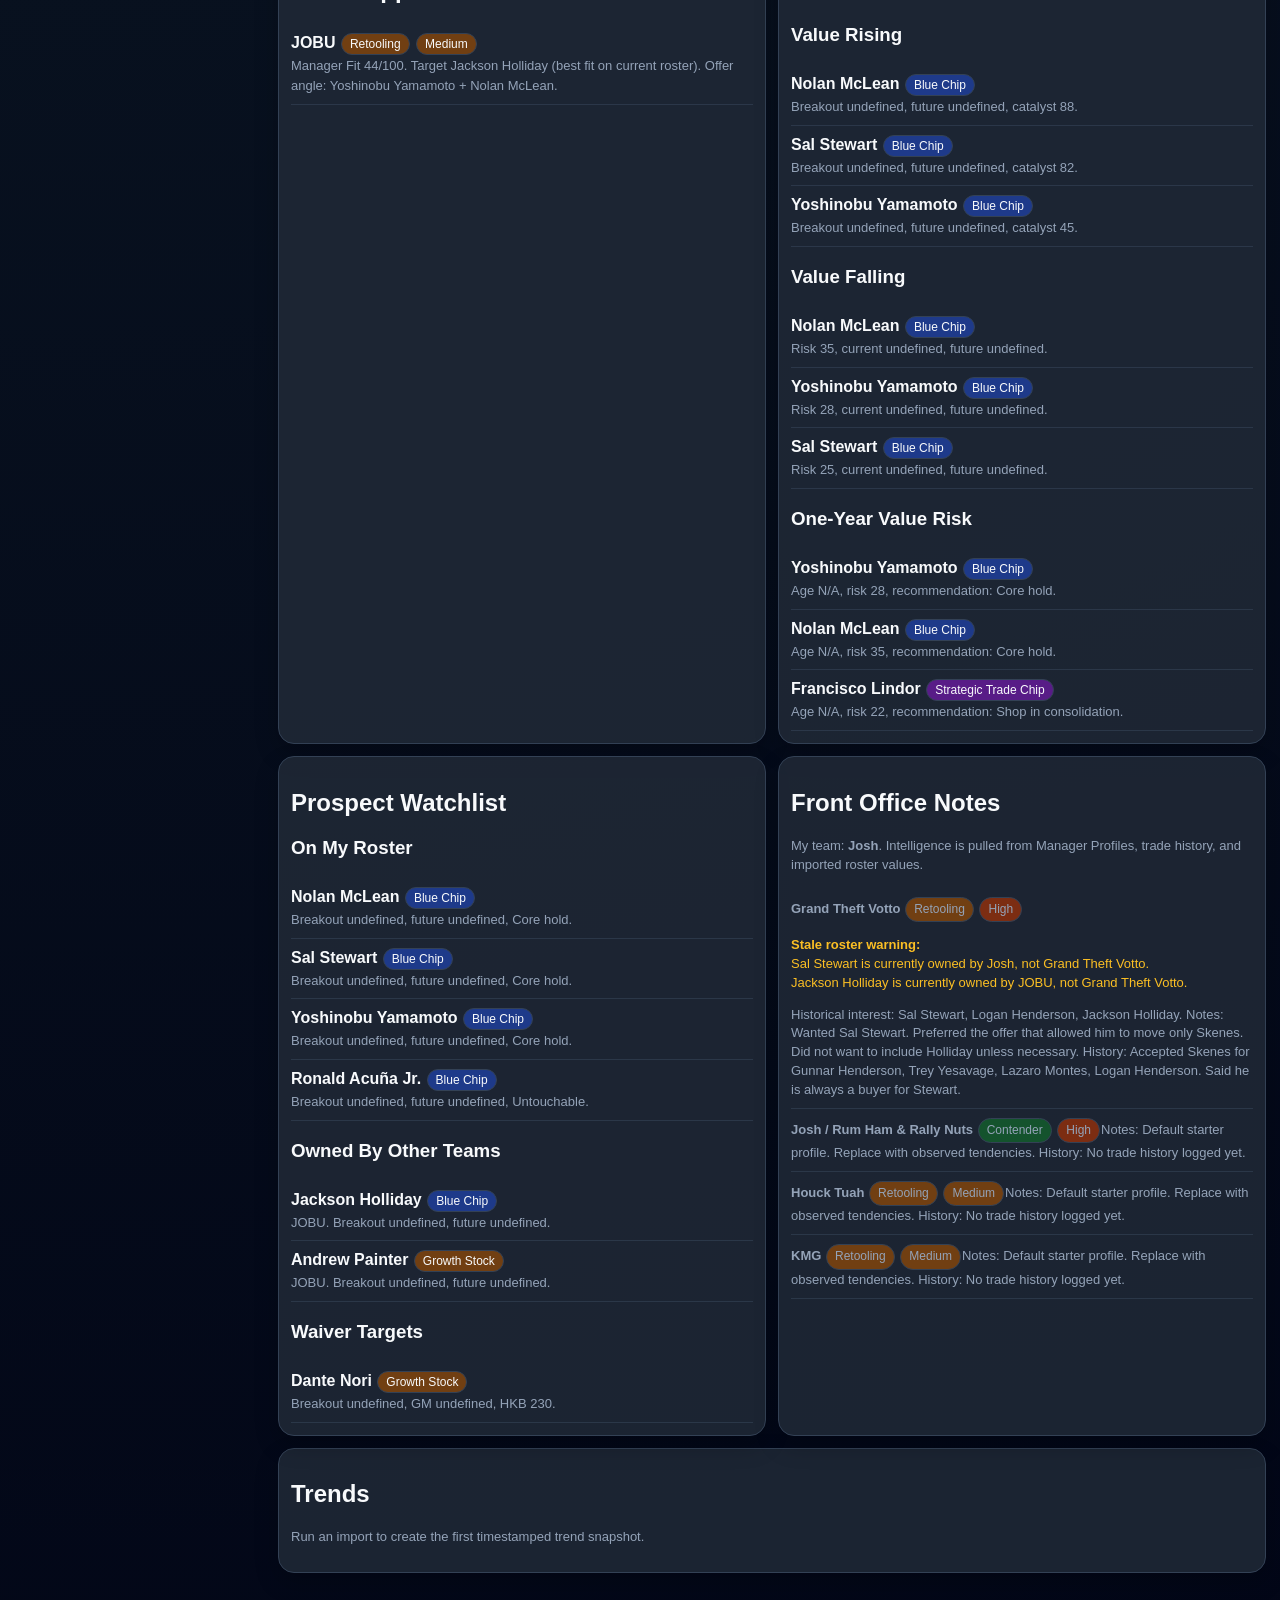
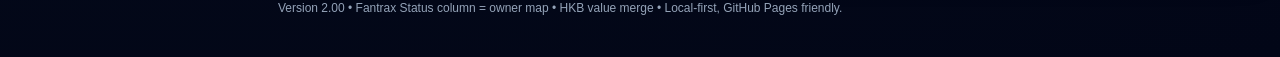
==== commit 5b77a19e: "Phase 2E: Add cloud import and custom intelligence export" ====
--- a/index.html
+++ b/index.html
@@ -22,7 +22,7 @@
 </aside>
 <section class="workspace">
 <section class="grid" id="metrics"></section>
-<section id="auth" class="view hidden"><div class="panel"><h2>Cloud Account</h2><p class="note">Phase 2D adds Supabase authentication only. Cloud synchronization is disabled until the next migration phase, and signing in will not overwrite local browser data.</p><div id="authCloudStatus" class="mt-10"></div><div id="authMessage" class="note mt-10"></div><div id="authLocalOnlyNote" class="note mt-10">Local data remains available either way.</div><div class="auth-actions mt-10"><button id="authLocalOnlyButton" type="button" class="secondary">Continue Local Only</button><button id="authRetryButton" type="button" class="secondary">Retry Cloud Connection</button></div></div><div id="authSignedInPanel" class="panel mt-12 hidden"><h2>Signed In</h2><p id="authSignedInUser" class="note"></p><button id="authSignOutButton" type="button" class="danger" disabled>Sign Out</button></div><div id="authForms" class="two mt-12"><form id="authSignInForm" class="panel"><h2>Sign In</h2><label>Email</label><input id="authSignInEmail" type="email" autocomplete="email"><label>Password</label><input id="authSignInPassword" type="password" autocomplete="current-password"><button id="authSignInButton" type="submit" disabled>Sign In</button></form><form id="authSignUpForm" class="panel"><h2>Create Account</h2><label>Display Name</label><input id="authDisplayName" autocomplete="name"><label>Email</label><input id="authSignUpEmail" type="email" autocomplete="email"><label>Password</label><input id="authSignUpPassword" type="password" autocomplete="new-password"><button id="authSignUpButton" type="submit" disabled>Create Account</button><p class="note mt-10">If email confirmation is enabled, check your inbox before signing in.</p></form></div></section>
+<section id="auth" class="view hidden"><div class="panel"><h2>Cloud Account</h2><p class="note">Phase 2D adds Supabase authentication only. Cloud synchronization is disabled until the next migration phase, and signing in will not overwrite local browser data.</p><div id="authCloudStatus" class="mt-10"></div><div id="authMessage" class="note mt-10"></div><div id="authLocalOnlyNote" class="note mt-10">Local data remains available either way.</div><div class="auth-actions mt-10"><button id="authLocalOnlyButton" type="button" class="secondary">Continue Local Only</button><button id="authRetryButton" type="button" class="secondary">Retry Cloud Connection</button></div></div><div id="authSignedInPanel" class="panel mt-12 hidden"><h2>Signed In</h2><p id="authSignedInUser" class="note"></p><button id="authSignOutButton" type="button" class="danger" disabled>Sign Out</button></div><div id="authForms" class="two mt-12"><form id="authSignInForm" class="panel"><h2>Sign In</h2><label>Email</label><input id="authSignInEmail" type="email" autocomplete="email"><label>Password</label><input id="authSignInPassword" type="password" autocomplete="current-password"><button id="authSignInButton" type="submit" disabled>Sign In</button></form><form id="authSignUpForm" class="panel"><h2>Create Account</h2><label>Display Name</label><input id="authDisplayName" autocomplete="name"><label>Email</label><input id="authSignUpEmail" type="email" autocomplete="email"><label>Password</label><input id="authSignUpPassword" type="password" autocomplete="new-password"><button id="authSignUpButton" type="submit" disabled>Create Account</button><p class="note mt-10">If email confirmation is enabled, check your inbox before signing in.</p></form></div><div class="panel mt-12" id="cloudMigrationPanel"><h2>Cloud Migration</h2><p class="note">Copy local browser data into one private cloud league. This phase never deletes local data and never switches the app to cloud-primary automatically.</p><div id="cloudMigrationSummary" class="mt-10"></div><div class="formgrid mt-12"><div><label>League Name</label><input id="cloudLeagueName" value="Reddit Phanatics"></div><div><label>Platform</label><input id="cloudLeaguePlatform" value="Fantrax"></div><div><label>Format</label><input id="cloudLeagueFormat" value="Dynasty"></div><div><label>Team Count</label><input id="cloudLeagueTeamCount" type="number" value="10"></div><div><label>Scoring Type</label><input id="cloudLeagueScoringType" value="Head-to-Head Points"></div></div><div class="auth-actions mt-10"><button id="cloudCreateLeagueButton" type="button" class="secondary">Create Cloud League</button><button id="cloudPreviewMigrationButton" type="button" class="secondary">Preview Local Custom Data</button></div><div class="panel mt-12"><h2>Cloud Import Wizard</h2><p class="note">Use the original CSV files as the canonical source for the full cloud dataset. Files are parsed in the browser and uploaded in batches; raw rows are not saved to localStorage.</p><div class="cloud-wizard"><div><b>1. Fantrax player/roster import</b><input id="cloudFantraxFile" type="file" accept=".csv,text/csv"><button id="cloudImportFantraxButton" type="button" class="secondary">Import Fantrax Players</button></div><div><b>2. HarryKnowsBall values import</b><input id="cloudHkbFile" type="file" accept=".csv,text/csv"><button id="cloudImportHkbButton" type="button" class="secondary">Import HKB Values</button></div><div><b>3. Statcast hitters import</b><input id="cloudStatcastHittersFile" type="file" accept=".csv,text/csv"><button id="cloudImportStatcastHittersButton" type="button" class="secondary">Import Statcast Hitters</button></div><div><b>4. Statcast pitchers import</b><input id="cloudStatcastPitchersFile" type="file" accept=".csv,text/csv"><button id="cloudImportStatcastPitchersButton" type="button" class="secondary">Import Statcast Pitchers</button></div><div><b>5. Fantrax trade-history import</b><input id="cloudTradesFile" type="file" accept=".csv,text/csv"><button id="cloudImportTradesButton" type="button" class="secondary">Import Trade History</button></div><div><b>6. Local custom-data migration</b><button id="cloudImportCustomButton" type="button" class="secondary">Migrate Local Custom Data</button></div><div><b>7. Verification</b><button id="cloudVerifyButton" type="button" class="secondary">Run Verification</button></div></div><div class="auth-actions mt-10"><button id="cloudCancelImportButton" type="button" class="danger" disabled>Cancel Import</button><button id="cloudRetryImportButton" type="button" class="secondary" disabled>Retry Last Import</button></div><div id="cloudImportProgress" class="mt-12"></div></div><div id="cloudMigrationPreview" class="mt-12"></div><label class="performance-toggle"><input id="cloudBackupReviewed" type="checkbox"> I created a local backup and reviewed the migration preview.</label><div class="auth-actions mt-10"><button id="cloudRunMigrationButton" type="button" disabled>Run Local Migration</button><button id="cloudCancelMigrationButton" type="button" class="danger" disabled>Cancel Migration</button><button id="cloudRetryMigrationButton" type="button" class="secondary" disabled>Retry Migration</button></div><div id="cloudMigrationProgress" class="mt-12"></div><div id="cloudMigrationVerification" class="mt-12"></div><div class="auth-actions mt-10"><button id="cloudEnableButton" type="button" class="secondary" disabled>Enable Cloud Data</button><button id="cloudLocalModeButton" type="button" class="secondary">Switch Back to Local Mode</button></div></div></section>
 <section id="dashboard" class="view"><div class="panel"><h2>Data Health</h2><div id="dashboardDataHealth"></div></div><div class="panel mt-12"><h2>Today's Recommendations</h2><button class="secondary" onclick="refreshDashboardRecommendations()">Refresh Recommendations</button><div id="todayRecommendations" class="mt-10"></div></div><div class="panel mt-12"><h2>Dynasty Asset Intelligence</h2><div id="assetIntelligence"></div></div><div class="two mt-12"><div class="panel"><h2>Trade Opportunities</h2><div id="tradeOpportunities"></div></div><div class="panel"><h2>Roster Pressure</h2><div id="rosterPressureIntel"></div></div></div><div class="two mt-12"><div class="panel"><h2>Prospect Watchlist</h2><div id="prospectWatchlist"></div></div><div class="panel"><h2>Front Office Notes</h2><div id="frontOfficeNotes" class="note"></div></div></div><div class="panel mt-12"><h2>Trends</h2><div id="dashboardTrends" class="note"></div></div></section>
 <section id="trends" class="view hidden"><div class="two"><div class="panel"><h2>Biggest Risers</h2><div id="trendRisers"></div></div><div class="panel"><h2>Biggest Fallers</h2><div id="trendFallers"></div></div></div><div class="two mt-12"><div class="panel"><h2>Changed Teams</h2><div id="trendChangedTeams"></div></div><div class="panel"><h2>New Player Pool Adds</h2><div id="trendNewAssets"></div></div></div><div class="panel mt-12"><h2>Ownership Changes</h2><div id="trendOwnership"></div></div></section>
 <section id="players" class="view hidden"><div class="controls"><input id="search" placeholder="Search player, team, owner..."/><select id="filterOwner"><option value="">All owners</option></select><select id="filterClass"><option value="">All asset classes</option><option>Blue Chip</option><option>Compounder</option><option>Growth Stock</option><option>Strategic Trade Chip</option><option>Turnaround Play</option><option>Replaceable</option></select><select id="assetFilter"><option value="">All asset signals</option><option value="impact">High Championship Impact</option><option value="liquidity">High Liquidity</option><option value="appreciation">High Appreciation</option><option value="scarcity">High Scarcity</option><option value="risk">High Risk</option><option value="buyLow">Buy Low</option><option value="sellHigh">Sell High</option><option value="core">Core Asset</option></select><select id="sortBy"><option value="dynastyAssetScore">Sort: Dynasty Asset</option><option value="championshipImpactScore">Sort: Championship Impact</option><option value="tradeLiquidityScore">Sort: Liquidity</option><option value="marketAppreciationScore">Sort: Appreciation</option><option value="positionalScarcityScore">Sort: Scarcity</option><option value="dynastyRiskScore">Sort: Risk</option><option value="gmScore">Sort: GM Score</option><option value="tradeValue">Sort: Trade Value</option><option value="breakoutScore">Sort: Breakout</option><option value="hkbValue">Sort: HKB Value</option></select></div><div class="panel scroll-panel"><table><thead><tr><th>Player</th><th>Owner</th><th>Pos</th><th>Age</th><th>HKB</th><th>Asset</th><th>Impact</th><th>Scarcity</th><th>Liquidity</th><th>Appreciation</th><th>Risk</th><th>GM</th><th>Breakout</th><th>Class</th><th></th></tr></thead><tbody id="playerRows"></tbody></table></div></section>
@@ -42,7 +42,7 @@
 <section id="scout" class="view hidden"><div class="two"><div class="panel"><h2>Scout Mode</h2><input id="scoutSearch" placeholder="Type a player name"><button onclick="scoutPlayer()">Open Report</button><div id="scoutMatches" class="note"></div></div><div class="panel"><h2>Report</h2><div id="scoutReport" class="note">Search a player to open a report.</div></div></div></section>
 <section id="add" class="view hidden"><div class="panel"><h2>Add / Update Player</h2><div class="formgrid"><div><label>Name</label><input id="fName"></div><div><label>Owner</label><input id="fOwner" placeholder="FREE AGENT / Josh / JOBU"></div><div><label>Position</label><input id="fPos"></div><div><label>Org</label><input id="fOrg"></div><div><label>Age</label><input id="fAge" type="number" step="0.1"></div><div><label>HKB Value</label><input id="fHKB" type="number"></div><div><label>Current Skill</label><input id="fSkill" type="number" min="0" max="100"></div><div><label>Ceiling</label><input id="fCeiling" type="number" min="0" max="100"></div><div><label>Probability</label><input id="fProb" type="number" min="0" max="100"></div><div><label>Risk</label><input id="fRisk" type="number" min="0" max="100"></div><div><label>Catalyst</label><input id="fCatalyst" type="number" min="0" max="100"></div><div><label>Asset Class</label><select id="fClass"><option>Blue Chip</option><option>Compounder</option><option>Growth Stock</option><option>Strategic Trade Chip</option><option>Turnaround Play</option><option>Replaceable</option></select></div><div><label>Recommendation</label><input id="fRec" placeholder="Hold / Sell High / Acquire"></div></div><label>Notes</label><textarea id="fNotes" rows="4"></textarea><button onclick="savePlayer()">Save Player</button><button class="secondary" onclick="clearForm()">Clear</button></div></section>
 <section id="leagueSettings" class="view hidden"><div class="panel"><h2>League Settings</h2><p class="note">Reddit Phanatics rules drive player, trade, scarcity, waiver, market, and portfolio scores.</p><div class="performance-toggle"><label><input id="performanceModeToggle" type="checkbox"> Performance Mode</label><span class="note">Limits large tables, uses cached scores, and defers heavy analysis.</span></div><div class="performance-toggle"><label><input id="safeModeToggle" type="checkbox"> Safe Mode</label><span class="note">Stops automatic engines and keeps only lightweight views active.</span></div><div id="performanceStatus" class="note mt-10"></div><div class="debug-panel mt-12"><h3>Debug Performance</h3><div id="debugPerformancePanel"></div></div><div class="debug-panel mt-12"><h3>Data Health</h3><div id="settingsDataHealth"></div></div><div class="debug-panel mt-12"><h3>Version</h3><div id="appChangelog"></div></div><div class="formgrid"><div><label>League Name</label><input id="lsLeagueName"></div><div><label>Teams</label><input id="lsTeams" type="number"></div><div><label>Playoff Teams</label><input id="lsPlayoffTeams" type="number"></div><div><label>Playoffs Start Period</label><input id="lsPlayoffsStart" type="number"></div><div><label>FAAB Budget</label><input id="lsFaab" type="number"></div><div><label>Max Total Players</label><input id="lsMaxTotal" type="number"></div><div><label>Max Active</label><input id="lsMaxActive" type="number"></div><div><label>Max Reserve</label><input id="lsMaxReserve" type="number"></div><div><label>Max IL</label><input id="lsMaxIL" type="number"></div><div><label>Max Minors</label><input id="lsMaxMinors" type="number"></div><div><label>Draft Rounds</label><input id="lsDraftRounds" type="number"></div><div><label>Draft Reversal Round</label><input id="lsDraftReversal" type="number"></div></div><div class="two mt-12"><div><label>Starting Lineup JSON</label><textarea id="lsLineup" rows="7"></textarea></div><div><label>Position Eligibility JSON</label><textarea id="lsEligibility" rows="7"></textarea></div></div><div class="two mt-12"><div><label>Hitting Scoring JSON</label><textarea id="lsHitting" rows="10"></textarea></div><div><label>Pitching Scoring JSON</label><textarea id="lsPitching" rows="10"></textarea></div></div><div class="manager-actions"><button onclick="saveLeagueSettings()">Save League Settings</button><button class="secondary" onclick="resetLeagueSettings()">Reset Reddit Phanatics Defaults</button><button class="secondary" onclick="recalculatePlayerEngine(true)">Recalculate Player Engine</button><button class="secondary" onclick="clearHeavyCache()">Clear Heavy Cache</button></div><div id="leagueSettingsStatus" class="note mt-10"></div></div><div class="panel mt-12"><h2>League-Specific Positional Value Engine</h2><div id="leagueSettingsPreview"></div></div></section>
-<section id="backup" class="view hidden"><div class="panel"><h2>Backup / Transfer</h2><p class="note">Data lives in this browser. Export JSON regularly. Older JSON backups can still be restored.</p><div class="performance-toggle"><label><input id="performanceModeToggleBackup" type="checkbox"> Performance Mode</label><span class="note">Default on: 50-row pages, cached scores, deferred heavy views.</span></div><div class="performance-toggle"><label><input id="safeModeToggleBackup" type="checkbox"> Safe Mode</label><span class="note">Stops automatic engines and keeps the app responsive.</span></div><div class="debug-panel mt-12"><h3>Debug Performance</h3><div id="debugPerformancePanelBackup"></div></div><div class="debug-panel mt-12"><h3>Data Health</h3><div id="backupDataHealth"></div></div><button onclick="downloadJSON()">Download Database JSON</button><button class="secondary" onclick="downloadPlayersCSV()">Download Players CSV</button><button class="secondary" onclick="recalculatePlayerEngine(true)">Recalculate Player Engine</button><button class="secondary" onclick="clearHeavyCache()">Clear Heavy Cache</button><button class="secondary" onclick="compactStorage()">Compact Storage</button><div id="scoreStatus" class="note mt-10"></div><label>Restore JSON</label><input type="file" id="jsonFile" accept=".json,application/json"><button onclick="restoreJSON()">Restore JSON</button><button class="danger" onclick="resetDB()">Reset Local Database</button></div></section>
+<section id="backup" class="view hidden"><div class="panel"><h2>Backup / Transfer</h2><p class="note">Data lives in this browser. Export JSON regularly. Older JSON backups can still be restored.</p><div class="performance-toggle"><label><input id="performanceModeToggleBackup" type="checkbox"> Performance Mode</label><span class="note">Default on: 50-row pages, cached scores, deferred heavy views.</span></div><div class="performance-toggle"><label><input id="safeModeToggleBackup" type="checkbox"> Safe Mode</label><span class="note">Stops automatic engines and keeps the app responsive.</span></div><div class="debug-panel mt-12"><h3>Debug Performance</h3><div id="debugPerformancePanelBackup"></div></div><div class="debug-panel mt-12"><h3>Data Health</h3><div id="backupDataHealth"></div></div><button onclick="downloadJSON()">Download Database JSON</button><button class="secondary" onclick="downloadPlayersCSV()">Download Players CSV</button><button class="secondary" onclick="recalculatePlayerEngine(true)">Recalculate Player Engine</button><button class="secondary" onclick="clearHeavyCache()">Clear Heavy Cache</button><button class="secondary" onclick="compactStorage()">Compact Storage</button><div id="scoreStatus" class="note mt-10"></div><label>Restore JSON</label><input type="file" id="jsonFile" accept=".json,application/json"><button onclick="restoreJSON()">Restore JSON</button><button class="danger" onclick="resetDB()">Reset Local Database</button></div><div class="panel mt-12"><h2>Export Custom Intelligence</h2><p class="note">Exports manager intelligence, notes, favorites, watchlists, settings, and manual overrides. Recreatable player, Statcast, import, and cache data is excluded.</p><button id="customIntelPreviewButton" type="button" class="secondary">Preview Custom Intelligence</button><div id="customIntelPreview" class="mt-10"></div><label class="performance-toggle"><input id="customIntelAcknowledge" type="checkbox"> I understand this export excludes recreatable player and Statcast data.</label><button id="customIntelExportButton" type="button" disabled>Export Custom Intelligence</button><div id="customIntelWarning" class="note mt-10"></div><div id="customIntelInspect" class="mt-12"></div></div></section>
 <section id="help" class="view hidden"><div class="panel"><h2>Help / Workflow Guide</h2><p class="note">Use this order when refreshing league data and recommendations. The Player Engine is the single source for player scores; reports should read cached canonical players.</p><div id="workflowWarnings" class="mt-10"></div><div id="workflowEngineStatus" class="note mt-10"></div></div><div class="panel mt-12"><h2>Version 4 System Status</h2><div id="v4SystemStatus"></div></div><div class="panel mt-12 scroll-panel"><table><thead><tr><th>#</th><th>Step</th><th>Purpose</th><th>When to do it</th><th>Required before next?</th><th>Current status</th><th>Last completed</th><th>Go</th></tr></thead><tbody id="workflowRows"></tbody></table></div><div class="panel mt-12"><details><summary><b>How Scores Work</b></summary><p class="note">The Player Engine combines HKB value, league scoring, roster context, Statcast or advanced metrics, manager preferences, trade history, roster pressure, and portfolio fit into reusable cached player scores.</p><ul class="note"><li>Dynasty Asset Score weighs long-term player quality, appreciation, scarcity, liquidity, and risk.</li><li>Championship Impact favors players who help the current competitive window.</li><li>Roster Pressure highlights core holds, trade chips, watchlist players, and cut candidates.</li><li>Market Edge and Trade Center recommendations use cached player scores plus ownership, manager fit, and league demand.</li></ul></details></div><div class="panel mt-12"><h2>Version / Changelog</h2><div id="helpVersionMeta"></div></div></section>
 <div class="footer"><span id="appVersion">Version 2.00</span> • Fantrax Status column = owner map • HKB value merge • Local-first, GitHub Pages friendly.</div>
 </section>
@@ -55,5 +55,6 @@
 <script src="js/data/dataStore.js?v=4.00"></script>
 <script src="js/app.js?v=2.00"></script>
 <script>if(location.protocol==="file:"){const msg="Cloud authentication requires Live Server. Open the app through http://127.0.0.1.";const authMessage=document.getElementById("authMessage"),cloudStatus=document.getElementById("cloudStatusIndicator");if(authMessage)authMessage.textContent=msg;if(cloudStatus){cloudStatus.textContent="Configuration missing";cloudStatus.className="cloud-status pill bad"}["authSignInButton","authSignUpButton","authSignOutButton"].forEach(id=>{const button=document.getElementById(id);if(button)button.disabled=true})}</script>
+<script type="module" src="js/services/customIntelligenceExport.js?v=1.0"></script>
 <script type="module" src="js/services/authUi.js?v=2D"></script></body>
 </html>
--- a/css/styles.css
+++ b/css/styles.css
@@ -8,3 +8,4 @@
 .engine-progress{display:inline-block;min-width:260px;border:1px solid var(--line);border-radius:8px;background:#0b1220;padding:10px;color:var(--ink)}.engine-steps{margin:8px 0}.engine-step{line-height:1.55;color:var(--muted)}.engine-step.done{color:#bbf7d0}.engine-step.active{color:#bae6fd}.engine-step.pending{color:#64748b}.engine-current{border-top:1px solid rgba(51,65,85,.75);margin-top:8px;padding-top:8px;color:#cbd5e1;font-size:12px;line-height:1.45}.engine-complete{border-top:1px solid rgba(51,65,85,.75);margin-top:8px;padding-top:8px;color:#e2e8f0}.engine-error{border-top:1px solid rgba(239,68,68,.5);margin-top:8px;padding-top:8px;color:#fecaca}
 .storage-actions{display:grid;grid-template-columns:1fr 1fr;gap:8px}.storage-actions button{width:100%}@media(max-width:620px){.storage-actions{grid-template-columns:1fr}}
 .cloud-status{margin-top:10px;width:max-content}.auth-error{color:#fecaca}.auth-success{color:#bbf7d0}button:disabled{opacity:.55;cursor:not-allowed}.auth-actions{display:grid;grid-template-columns:repeat(2,minmax(0,240px));gap:8px}@media(max-width:620px){.auth-actions{grid-template-columns:1fr}}
+.cloud-wizard{display:grid;grid-template-columns:repeat(auto-fit,minmax(260px,1fr));gap:10px}.cloud-wizard>div{border:1px solid rgba(51,65,85,.75);border-radius:8px;background:#07101f;padding:10px}.cloud-wizard b{display:block;margin-bottom:8px}
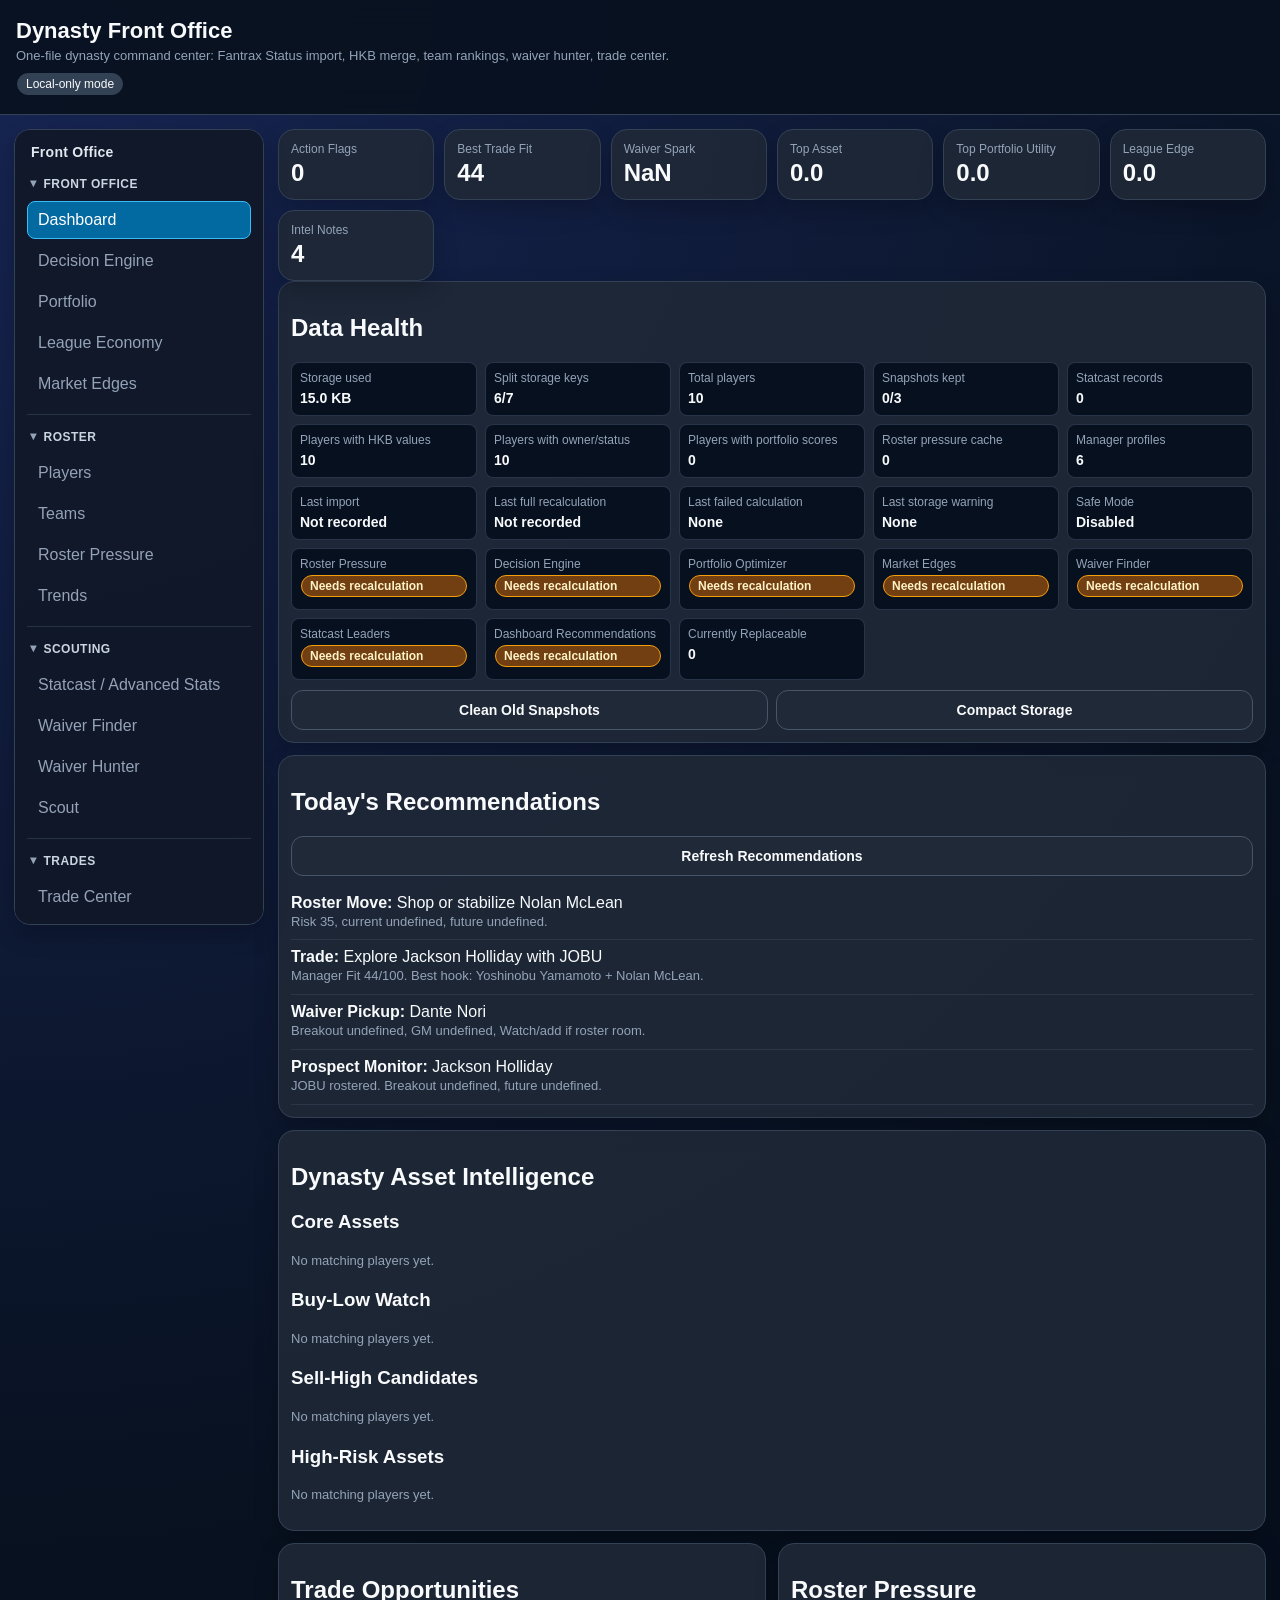
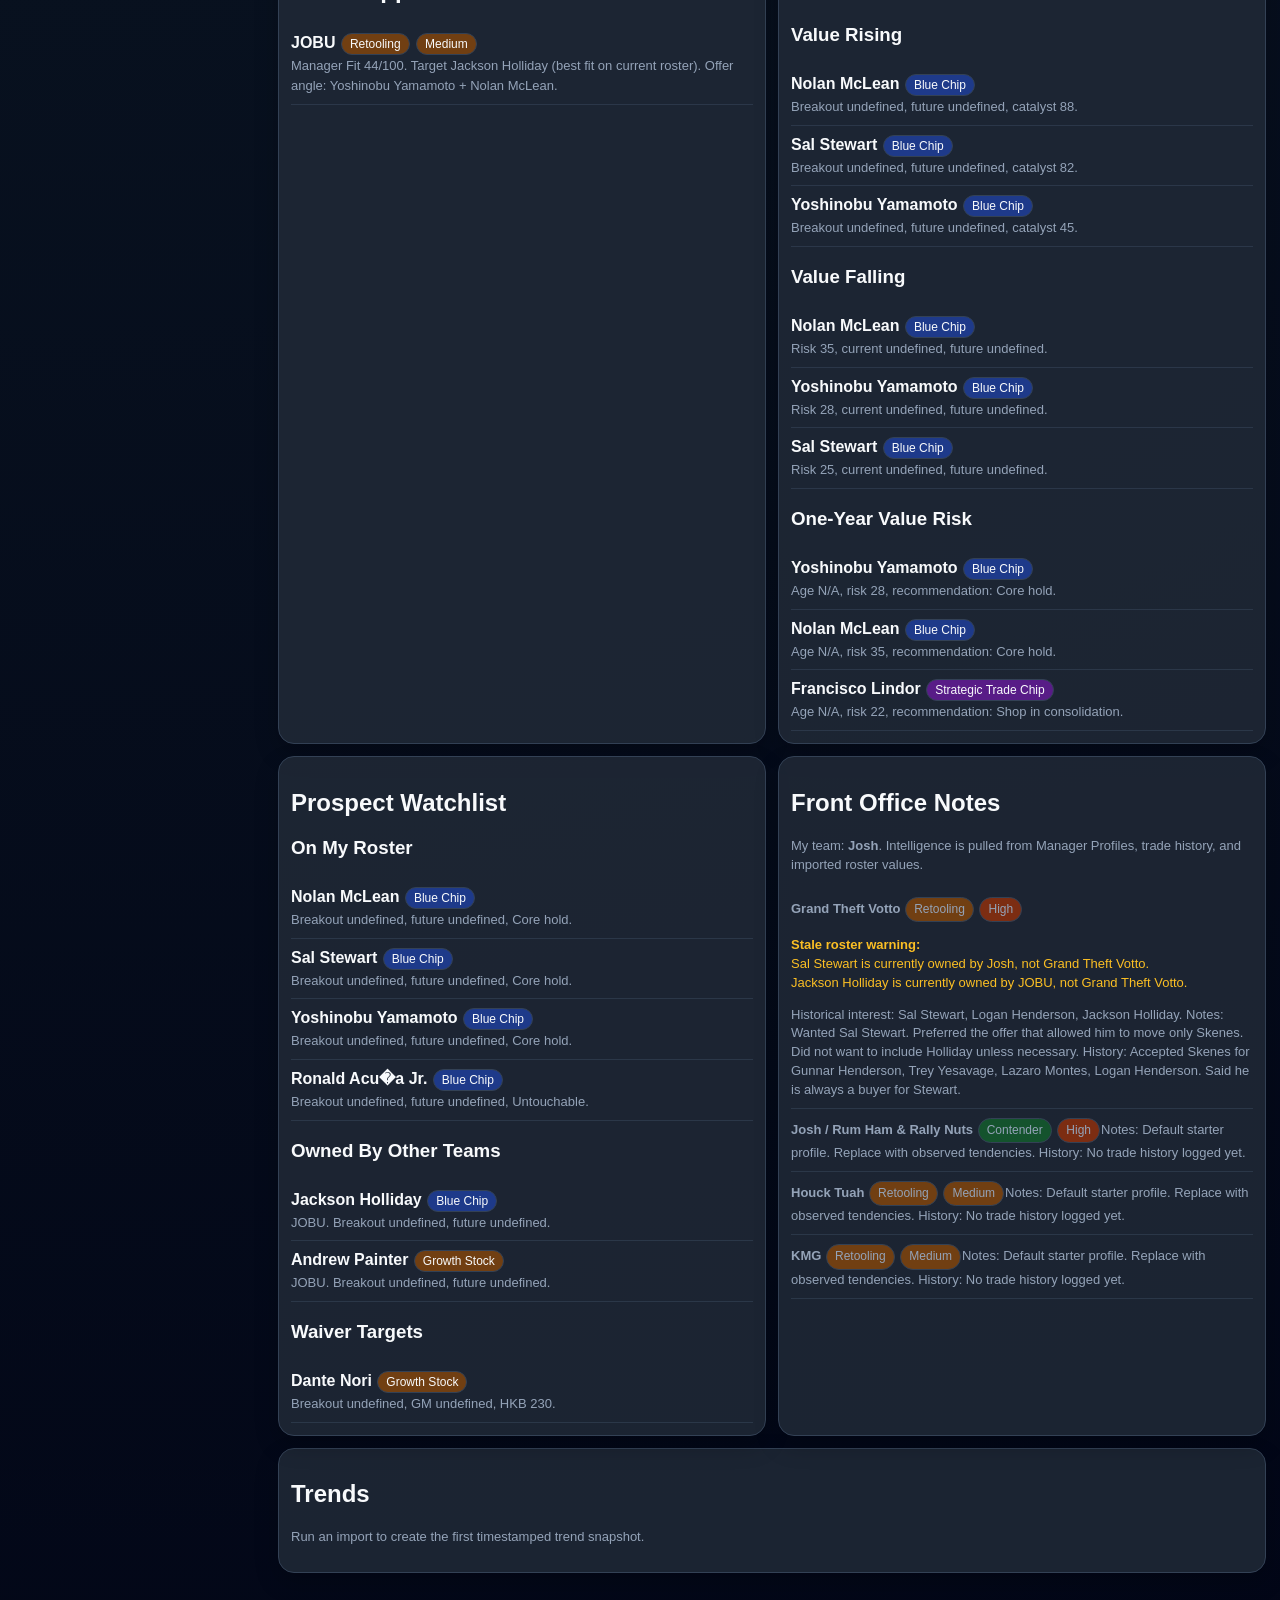
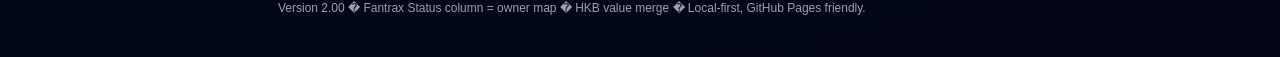
==== commit d5bb8c83: "Complete stable batched Fantrax player import" ====
--- a/index.html
+++ b/index.html
@@ -1,4 +1,4 @@
-﻿<!doctype html>
+<!doctype html>
 <html lang="en">
 <head>
 <meta charset="UTF-8" />
@@ -22,7 +22,7 @@
 </aside>
 <section class="workspace">
 <section class="grid" id="metrics"></section>
-<section id="auth" class="view hidden"><div class="panel"><h2>Cloud Account</h2><p class="note">Phase 2D adds Supabase authentication only. Cloud synchronization is disabled until the next migration phase, and signing in will not overwrite local browser data.</p><div id="authCloudStatus" class="mt-10"></div><div id="authMessage" class="note mt-10"></div><div id="authLocalOnlyNote" class="note mt-10">Local data remains available either way.</div><div class="auth-actions mt-10"><button id="authLocalOnlyButton" type="button" class="secondary">Continue Local Only</button><button id="authRetryButton" type="button" class="secondary">Retry Cloud Connection</button></div></div><div id="authSignedInPanel" class="panel mt-12 hidden"><h2>Signed In</h2><p id="authSignedInUser" class="note"></p><button id="authSignOutButton" type="button" class="danger" disabled>Sign Out</button></div><div id="authForms" class="two mt-12"><form id="authSignInForm" class="panel"><h2>Sign In</h2><label>Email</label><input id="authSignInEmail" type="email" autocomplete="email"><label>Password</label><input id="authSignInPassword" type="password" autocomplete="current-password"><button id="authSignInButton" type="submit" disabled>Sign In</button></form><form id="authSignUpForm" class="panel"><h2>Create Account</h2><label>Display Name</label><input id="authDisplayName" autocomplete="name"><label>Email</label><input id="authSignUpEmail" type="email" autocomplete="email"><label>Password</label><input id="authSignUpPassword" type="password" autocomplete="new-password"><button id="authSignUpButton" type="submit" disabled>Create Account</button><p class="note mt-10">If email confirmation is enabled, check your inbox before signing in.</p></form></div><div class="panel mt-12" id="cloudMigrationPanel"><h2>Cloud Migration</h2><p class="note">Copy local browser data into one private cloud league. This phase never deletes local data and never switches the app to cloud-primary automatically.</p><div id="cloudMigrationSummary" class="mt-10"></div><div class="formgrid mt-12"><div><label>League Name</label><input id="cloudLeagueName" value="Reddit Phanatics"></div><div><label>Platform</label><input id="cloudLeaguePlatform" value="Fantrax"></div><div><label>Format</label><input id="cloudLeagueFormat" value="Dynasty"></div><div><label>Team Count</label><input id="cloudLeagueTeamCount" type="number" value="10"></div><div><label>Scoring Type</label><input id="cloudLeagueScoringType" value="Head-to-Head Points"></div></div><div class="auth-actions mt-10"><button id="cloudCreateLeagueButton" type="button" class="secondary">Create Cloud League</button><button id="cloudPreviewMigrationButton" type="button" class="secondary">Preview Local Custom Data</button></div><div class="panel mt-12"><h2>Cloud Import Wizard</h2><p class="note">Use the original CSV files as the canonical source for the full cloud dataset. Files are parsed in the browser and uploaded in batches; raw rows are not saved to localStorage.</p><div class="cloud-wizard"><div><b>1. Fantrax player/roster import</b><input id="cloudFantraxFile" type="file" accept=".csv,text/csv"><button id="cloudImportFantraxButton" type="button" class="secondary">Import Fantrax Players</button></div><div><b>2. HarryKnowsBall values import</b><input id="cloudHkbFile" type="file" accept=".csv,text/csv"><button id="cloudImportHkbButton" type="button" class="secondary">Import HKB Values</button></div><div><b>3. Statcast hitters import</b><input id="cloudStatcastHittersFile" type="file" accept=".csv,text/csv"><button id="cloudImportStatcastHittersButton" type="button" class="secondary">Import Statcast Hitters</button></div><div><b>4. Statcast pitchers import</b><input id="cloudStatcastPitchersFile" type="file" accept=".csv,text/csv"><button id="cloudImportStatcastPitchersButton" type="button" class="secondary">Import Statcast Pitchers</button></div><div><b>5. Fantrax trade-history import</b><input id="cloudTradesFile" type="file" accept=".csv,text/csv"><button id="cloudImportTradesButton" type="button" class="secondary">Import Trade History</button></div><div><b>6. Local custom-data migration</b><button id="cloudImportCustomButton" type="button" class="secondary">Migrate Local Custom Data</button></div><div><b>7. Verification</b><button id="cloudVerifyButton" type="button" class="secondary">Run Verification</button></div></div><div class="auth-actions mt-10"><button id="cloudCancelImportButton" type="button" class="danger" disabled>Cancel Import</button><button id="cloudRetryImportButton" type="button" class="secondary" disabled>Retry Last Import</button></div><div id="cloudImportProgress" class="mt-12"></div></div><div id="cloudMigrationPreview" class="mt-12"></div><label class="performance-toggle"><input id="cloudBackupReviewed" type="checkbox"> I created a local backup and reviewed the migration preview.</label><div class="auth-actions mt-10"><button id="cloudRunMigrationButton" type="button" disabled>Run Local Migration</button><button id="cloudCancelMigrationButton" type="button" class="danger" disabled>Cancel Migration</button><button id="cloudRetryMigrationButton" type="button" class="secondary" disabled>Retry Migration</button></div><div id="cloudMigrationProgress" class="mt-12"></div><div id="cloudMigrationVerification" class="mt-12"></div><div class="auth-actions mt-10"><button id="cloudEnableButton" type="button" class="secondary" disabled>Enable Cloud Data</button><button id="cloudLocalModeButton" type="button" class="secondary">Switch Back to Local Mode</button></div></div></section>
+<section id="auth" class="view hidden"><div class="panel"><h2>Cloud Account</h2><p class="note">Phase 2D adds Supabase authentication only. Cloud synchronization is disabled until the next migration phase, and signing in will not overwrite local browser data.</p><div id="authCloudStatus" class="mt-10"></div><div id="authMessage" class="note mt-10"></div><div id="authLocalOnlyNote" class="note mt-10">Local data remains available either way.</div><div class="auth-actions mt-10"><button id="authLocalOnlyButton" type="button" class="secondary">Continue Local Only</button><button id="authRetryButton" type="button" class="secondary">Retry Cloud Connection</button></div></div><div id="authSignedInPanel" class="panel mt-12 hidden"><h2>Signed In</h2><p id="authSignedInUser" class="note"></p><button id="authSignOutButton" type="button" class="danger" disabled>Sign Out</button></div><div id="authForms" class="two mt-12"><form id="authSignInForm" class="panel"><h2>Sign In</h2><label>Email</label><input id="authSignInEmail" type="email" autocomplete="email"><label>Password</label><input id="authSignInPassword" type="password" autocomplete="current-password"><button id="authSignInButton" type="submit" disabled>Sign In</button></form><form id="authSignUpForm" class="panel"><h2>Create Account</h2><label>Display Name</label><input id="authDisplayName" autocomplete="name"><label>Email</label><input id="authSignUpEmail" type="email" autocomplete="email"><label>Password</label><input id="authSignUpPassword" type="password" autocomplete="new-password"><button id="authSignUpButton" type="submit" disabled>Create Account</button><p class="note mt-10">If email confirmation is enabled, check your inbox before signing in.</p></form></div><div class="panel mt-12" id="cloudMigrationPanel"><h2>Cloud Migration</h2><p class="note">Copy local browser data into one private cloud league. This phase never deletes local data and never switches the app to cloud-primary automatically.</p><div id="cloudMigrationSummary" class="mt-10"></div><div class="formgrid mt-12"><div><label>League Name</label><input id="cloudLeagueName" value="Reddit Phanatics"></div><div><label>Platform</label><input id="cloudLeaguePlatform" value="Fantrax"></div><div><label>Format</label><input id="cloudLeagueFormat" value="Dynasty"></div><div><label>Team Count</label><input id="cloudLeagueTeamCount" type="number" value="10"></div><div><label>Scoring Type</label><input id="cloudLeagueScoringType" value="Head-to-Head Points"></div></div><div class="auth-actions mt-10"><button id="cloudCreateLeagueButton" type="button" class="secondary">Create Cloud League</button><button id="cloudPreviewMigrationButton" type="button" class="secondary">Preview Local Custom Data</button></div><div class="panel mt-12"><h2>Cloud Import Wizard</h2><p class="note">Use the original CSV and Custom Intelligence JSON files as the canonical source for the full cloud dataset. Files are parsed in the browser and uploaded in batches; raw rows are not saved to localStorage.</p><div id="cloudImportStageSummary" class="mt-10"></div><div class="cloud-wizard"><div><b>1. Fantrax player pool and roster</b><input id="cloudFantraxFile" type="file" accept=".csv,text/csv"><button id="cloudPreviewFantraxButton" type="button" class="secondary">Preview</button><label class="performance-toggle"><input id="cloudConfirmFantrax" type="checkbox"> I reviewed this preview and want to upload it.</label><button id="cloudImportFantraxButton" type="button" class="secondary">Upload Fantrax Players</button></div><div><b>2. HarryKnowsBall values</b><input id="cloudHkbFile" type="file" accept=".csv,text/csv"><button id="cloudPreviewHkbButton" type="button" class="secondary">Preview</button><label class="performance-toggle"><input id="cloudConfirmHkb" type="checkbox"> I reviewed this preview and want to upload it.</label><button id="cloudImportHkbButton" type="button" class="secondary">Upload HKB Values</button></div><div><b>3. Statcast hitters</b><input id="cloudStatcastHittersFile" type="file" accept=".csv,text/csv"><button id="cloudPreviewStatcastHittersButton" type="button" class="secondary">Preview</button><label class="performance-toggle"><input id="cloudConfirmStatcastHitters" type="checkbox"> I reviewed this preview and want to upload it.</label><button id="cloudImportStatcastHittersButton" type="button" class="secondary">Upload Statcast Hitters</button></div><div><b>4. Statcast pitchers</b><input id="cloudStatcastPitchersFile" type="file" accept=".csv,text/csv"><button id="cloudPreviewStatcastPitchersButton" type="button" class="secondary">Preview</button><label class="performance-toggle"><input id="cloudConfirmStatcastPitchers" type="checkbox"> I reviewed this preview and want to upload it.</label><button id="cloudImportStatcastPitchersButton" type="button" class="secondary">Upload Statcast Pitchers</button></div><div><b>5. Fantrax trade history</b><input id="cloudTradesFile" type="file" accept=".csv,text/csv"><button id="cloudPreviewTradesButton" type="button" class="secondary">Preview</button><label class="performance-toggle"><input id="cloudConfirmTrades" type="checkbox"> I reviewed this preview and want to upload it.</label><button id="cloudImportTradesButton" type="button" class="secondary">Upload Trade History</button></div><div><b>6. Custom Intelligence JSON</b><input id="cloudCustomFile" type="file" accept=".json,application/json"><button id="cloudPreviewCustomButton" type="button" class="secondary">Preview</button><label class="performance-toggle"><input id="cloudConfirmCustom" type="checkbox"> I reviewed this preview and want to upload it.</label><button id="cloudImportCustomButton" type="button" class="secondary">Upload Custom Intelligence</button></div><div><b>7. Verification</b><button id="cloudVerifyButton" type="button" class="secondary">Run Verification</button></div></div><div id="cloudImportPreview" class="mt-12"></div><div class="auth-actions mt-10"><button id="cloudCancelImportButton" type="button" class="danger" disabled>Cancel Import</button><button id="cloudRetryImportButton" type="button" class="secondary" disabled>Retry Last Import</button></div><div id="cloudImportProgress" class="mt-12"></div></div><div id="cloudMigrationPreview" class="mt-12"></div><label class="performance-toggle"><input id="cloudBackupReviewed" type="checkbox"> I created a local backup and reviewed the migration preview.</label><div class="auth-actions mt-10"><button id="cloudRunMigrationButton" type="button" disabled>Run Local Migration</button><button id="cloudCancelMigrationButton" type="button" class="danger" disabled>Cancel Migration</button><button id="cloudRetryMigrationButton" type="button" class="secondary" disabled>Retry Migration</button></div><div id="cloudMigrationProgress" class="mt-12"></div><div id="cloudMigrationVerification" class="mt-12"></div><label class="performance-toggle"><input id="cloudActivationReviewed" type="checkbox"> I reviewed the cloud import and want Supabase to become the active data source.</label><div class="auth-actions mt-10"><button id="cloudEnableButton" type="button" class="secondary" disabled>Enable Cloud Data</button><button id="cloudLocalModeButton" type="button" class="secondary">Switch Back to Local Mode</button><button id="cloudRecalculateScoresButton" type="button" class="secondary" disabled>Recalculate Cloud Player Engine</button></div><div id="cloudActivationMessage" class="note mt-10"></div></div></section>
 <section id="dashboard" class="view"><div class="panel"><h2>Data Health</h2><div id="dashboardDataHealth"></div></div><div class="panel mt-12"><h2>Today's Recommendations</h2><button class="secondary" onclick="refreshDashboardRecommendations()">Refresh Recommendations</button><div id="todayRecommendations" class="mt-10"></div></div><div class="panel mt-12"><h2>Dynasty Asset Intelligence</h2><div id="assetIntelligence"></div></div><div class="two mt-12"><div class="panel"><h2>Trade Opportunities</h2><div id="tradeOpportunities"></div></div><div class="panel"><h2>Roster Pressure</h2><div id="rosterPressureIntel"></div></div></div><div class="two mt-12"><div class="panel"><h2>Prospect Watchlist</h2><div id="prospectWatchlist"></div></div><div class="panel"><h2>Front Office Notes</h2><div id="frontOfficeNotes" class="note"></div></div></div><div class="panel mt-12"><h2>Trends</h2><div id="dashboardTrends" class="note"></div></div></section>
 <section id="trends" class="view hidden"><div class="two"><div class="panel"><h2>Biggest Risers</h2><div id="trendRisers"></div></div><div class="panel"><h2>Biggest Fallers</h2><div id="trendFallers"></div></div></div><div class="two mt-12"><div class="panel"><h2>Changed Teams</h2><div id="trendChangedTeams"></div></div><div class="panel"><h2>New Player Pool Adds</h2><div id="trendNewAssets"></div></div></div><div class="panel mt-12"><h2>Ownership Changes</h2><div id="trendOwnership"></div></div></section>
 <section id="players" class="view hidden"><div class="controls"><input id="search" placeholder="Search player, team, owner..."/><select id="filterOwner"><option value="">All owners</option></select><select id="filterClass"><option value="">All asset classes</option><option>Blue Chip</option><option>Compounder</option><option>Growth Stock</option><option>Strategic Trade Chip</option><option>Turnaround Play</option><option>Replaceable</option></select><select id="assetFilter"><option value="">All asset signals</option><option value="impact">High Championship Impact</option><option value="liquidity">High Liquidity</option><option value="appreciation">High Appreciation</option><option value="scarcity">High Scarcity</option><option value="risk">High Risk</option><option value="buyLow">Buy Low</option><option value="sellHigh">Sell High</option><option value="core">Core Asset</option></select><select id="sortBy"><option value="dynastyAssetScore">Sort: Dynasty Asset</option><option value="championshipImpactScore">Sort: Championship Impact</option><option value="tradeLiquidityScore">Sort: Liquidity</option><option value="marketAppreciationScore">Sort: Appreciation</option><option value="positionalScarcityScore">Sort: Scarcity</option><option value="dynastyRiskScore">Sort: Risk</option><option value="gmScore">Sort: GM Score</option><option value="tradeValue">Sort: Trade Value</option><option value="breakoutScore">Sort: Breakout</option><option value="hkbValue">Sort: HKB Value</option></select></div><div class="panel scroll-panel"><table><thead><tr><th>Player</th><th>Owner</th><th>Pos</th><th>Age</th><th>HKB</th><th>Asset</th><th>Impact</th><th>Scarcity</th><th>Liquidity</th><th>Appreciation</th><th>Risk</th><th>GM</th><th>Breakout</th><th>Class</th><th></th></tr></thead><tbody id="playerRows"></tbody></table></div></section>
@@ -35,7 +35,7 @@
 <section id="advanced" class="view hidden"><div class="two"><div class="panel"><h2>Statcast Engine</h2><p class="note">Upload Baseball Savant hitter or pitcher CSV exports directly. Native Statcast headers are detected automatically and matched to existing players by player ID or name.</p><input type="file" id="advancedStatsFile" accept=".csv,text/csv"><button onclick="importAdvancedStats()">Import Statcast / Advanced CSV</button><button class="secondary" onclick="generateStatcastLeaders()">Generate Statcast Leaders</button><button class="secondary" onclick="recalculatePlayerEngine(true)">Recalculate Player Engine</button><div id="advancedStatsStatus" class="note mt-10"></div></div><div class="panel"><h2>Supported Metrics</h2><p class="note"><b>Statcast hitters:</b> last_name, first_name, player_id, player_age, xba, xslg, xwoba, xobp, xiso, exit_velocity_avg, launch_angle_avg, sweet_spot_percent, barrel_batted_rate, hard_hit_percent, whiff_percent, k_percent, bb_percent, avg_swing_speed, fast_swing_rate, attack_angle, attack_direction, ideal_angle_rate, vertical_swing_path.</p><p class="note"><b>Legacy advanced CSVs still work:</b> hitter and pitcher metrics from the prior Advanced Stats import are still supported.</p></div></div><div class="panel mt-12"><h2>Data Health</h2><div id="advancedDataHealth"></div></div><div class="panel mt-12"><h2>Breakout Signal Leaders</h2><div id="advancedStatsLeaders" class="note">Leaders are not generated on page load.</div></div></section>
 <section id="teams" class="view hidden"><div class="controls"><select id="teamSelect" onchange="renderTeams()"></select><button onclick="renderTeams()">Refresh</button><button class="secondary" onclick="downloadTeamCSV()">Export Team Summary</button><button class="secondary" onclick="setMyOwnerFromSelect()">Set As My Team</button></div><div class="two"><div class="panel"><h2>League Power Rankings</h2><div id="teamRanks"></div></div><div class="panel"><h2>Selected Team</h2><div id="teamDetail"></div></div></div></section>
 <section id="trade" class="view hidden"><div class="three"><div class="panel"><h2>My Side</h2><label>Owner</label><select id="tradeOwnerA"></select><label>Players, one per line</label><textarea id="tradeA" rows="8" placeholder="Juan Soto"></textarea><button class="secondary" onclick="fillTradeSide('A')">Fill Top Assets</button></div><div class="panel"><h2>Other Side</h2><label>Owner</label><select id="tradeOwnerB"></select><label>Players, one per line</label><textarea id="tradeB" rows="8" placeholder="Jackson Holliday&#10;Andrew Painter"></textarea><button class="secondary" onclick="fillTradeSide('B')">Fill Top Assets</button></div><div class="panel"><h2>Verdict</h2><label>Opposing Manager</label><select id="tradeManager"><option value="">No manager profile</option></select><button onclick="analyzeTrade()">Analyze Trade</button><div id="tradeResult" class="note mt-10"></div></div></div></section>
-<section id="packageBuilder" class="view hidden"><div class="panel"><h2>Trade Package Builder</h2><div class="controls package-builder-controls"><input id="packageTargetSearch" placeholder="Search target player..." oninput="renderPackageTargetOptions()"><select id="packageTargetPlayer" onchange="syncPackageOwnerFromTarget()"></select><select id="packageTargetOwner"></select><select id="packageStrategy"><option>Fair value</option><option>Slight overpay</option><option>Buy low</option><option>Consolidation</option><option>Win-now</option><option>Prospect-heavy</option><option>Keep core intact</option></select></div><div class="performance-toggle"><label><input id="packageAllowCore" type="checkbox"> Allow Core Assets</label><span class="note">Required before Juan Soto or Ronald Acuña Jr. can appear in an outgoing package.</span></div><div class="manager-actions"><button onclick="generateTradePackages()">Generate Packages</button><button class="secondary" onclick="recalculatePlayerEngine(true)">Recalculate Player Engine</button></div><div id="packageBuilderStatus" class="note mt-10"></div></div><div id="packageBuilderResults" class="mt-12"></div></section>
+<section id="packageBuilder" class="view hidden"><div class="panel"><h2>Trade Package Builder</h2><div class="controls package-builder-controls"><input id="packageTargetSearch" placeholder="Search target player..." oninput="renderPackageTargetOptions()"><select id="packageTargetPlayer" onchange="syncPackageOwnerFromTarget()"></select><select id="packageTargetOwner"></select><select id="packageStrategy"><option>Fair value</option><option>Slight overpay</option><option>Buy low</option><option>Consolidation</option><option>Win-now</option><option>Prospect-heavy</option><option>Keep core intact</option></select></div><div class="performance-toggle"><label><input id="packageAllowCore" type="checkbox"> Allow Core Assets</label><span class="note">Required before Juan Soto or Ronald Acu�a Jr. can appear in an outgoing package.</span></div><div class="manager-actions"><button onclick="generateTradePackages()">Generate Packages</button><button class="secondary" onclick="recalculatePlayerEngine(true)">Recalculate Player Engine</button></div><div id="packageBuilderStatus" class="note mt-10"></div></div><div id="packageBuilderResults" class="mt-12"></div></section>
 <section id="rosterPressure" class="view hidden"><div class="edge-dashboard" id="ilPressureCards"></div><div class="panel mt-12"><h2>Returning IL Crunch</h2><div id="ilCrunchForecast" class="note"></div></div><div class="controls"><input id="rpSearch" placeholder="Search roster pressure..."/><select id="rpLevel"><option value="">All pressure levels</option><option value="high">High pressure only</option></select><select id="rpRoster"><option value="">All roster levels</option><option value="mlb">MLB roster only</option><option value="minors">Minor league only</option></select><select id="rpType"><option value="">All players</option><option value="hitters">Hitters</option><option value="pitchers">Pitchers</option></select><select id="rpGroup"><option value="">All decision buckets</option><option>Core Holds</option><option>Trade Chips</option><option>Replaceable</option><option>Cut Candidates</option><option>Watchlist</option></select><select id="rpAssetFilter"><option value="">All asset signals</option><option value="impact">High Championship Impact</option><option value="liquidity">High Liquidity</option><option value="appreciation">High Appreciation</option><option value="scarcity">High Scarcity</option><option value="risk">High Risk</option><option value="buyLow">Buy Low</option><option value="sellHigh">Sell High</option><option value="core">Core Asset</option></select><button onclick="calculateRosterPressure()">Calculate Roster Pressure</button></div><div class="panel scroll-panel"><table><thead><tr><th>Player</th><th>Pos</th><th>Age</th><th>Status</th><th>HKB</th><th>Dynasty Asset</th><th>Portfolio</th><th>Roster Pressure</th><th>Bucket</th><th>Suggested Action</th><th>Why Keep</th><th>Why Trade</th><th>Why Cut</th></tr></thead><tbody id="rosterPressureRows"></tbody></table></div></section>
 <section id="waiverFinder" class="view hidden"><div class="controls"><input id="wfSearch" placeholder="Search waiver breakout candidates..."/><select id="wfType"><option value="">All players</option><option value="hitters">Hitters</option><option value="pitchers">Pitchers</option></select><select id="wfAge"><option value="">All ages</option><option value="u26">Under age 26</option></select><select id="wfScore"><option value="">All scores</option><option value="70">Breakout Score 70+</option></select><select id="wfMulti"><option value="">All eligibility</option><option value="multi">Multi-position eligible</option></select><select id="wfAssetFilter"><option value="">All asset signals</option><option value="impact">High Championship Impact</option><option value="liquidity">High Liquidity</option><option value="appreciation">High Appreciation</option><option value="scarcity">High Scarcity</option><option value="risk">High Risk</option><option value="buyLow">Buy Low</option><option value="sellHigh">Sell High</option><option value="core">Core Asset</option></select><button onclick="calculateWaiverFinder()">Calculate Waiver Finder</button></div><div class="panel scroll-panel"><table><thead><tr><th>Player</th><th>Pos</th><th>Age</th><th>Status</th><th>HKB</th><th>Breakout Score</th><th>Dynasty Asset</th><th>Why Model Likes Him</th><th>Risk Flags</th></tr></thead><tbody id="waiverFinderRows"></tbody></table></div></section>
 <section id="waivers" class="view hidden"><div class="controls"><input id="waiverSearch" placeholder="Search available players..."/><select id="waiverPos"><option value="">All positions</option><option>SP</option><option>RP</option><option>C</option><option>1B</option><option>2B</option><option>3B</option><option>SS</option><option>OF</option></select><select id="waiverSort"><option value="breakoutScore">Sort: Breakout</option><option value="gmScore">Sort: GM Score</option><option value="hkbValue">Sort: HKB</option><option value="catalyst">Sort: Catalyst</option></select><button onclick="renderWaivers()">Scan Waivers</button></div><div class="panel scroll-panel"><table><thead><tr><th>Rank</th><th>Player</th><th>Pos</th><th>Org</th><th>Age</th><th>HKB</th><th>Breakout</th><th>GM</th><th>Recommendation</th></tr></thead><tbody id="waiverRows"></tbody></table></div></section>
@@ -44,7 +44,7 @@
 <section id="leagueSettings" class="view hidden"><div class="panel"><h2>League Settings</h2><p class="note">Reddit Phanatics rules drive player, trade, scarcity, waiver, market, and portfolio scores.</p><div class="performance-toggle"><label><input id="performanceModeToggle" type="checkbox"> Performance Mode</label><span class="note">Limits large tables, uses cached scores, and defers heavy analysis.</span></div><div class="performance-toggle"><label><input id="safeModeToggle" type="checkbox"> Safe Mode</label><span class="note">Stops automatic engines and keeps only lightweight views active.</span></div><div id="performanceStatus" class="note mt-10"></div><div class="debug-panel mt-12"><h3>Debug Performance</h3><div id="debugPerformancePanel"></div></div><div class="debug-panel mt-12"><h3>Data Health</h3><div id="settingsDataHealth"></div></div><div class="debug-panel mt-12"><h3>Version</h3><div id="appChangelog"></div></div><div class="formgrid"><div><label>League Name</label><input id="lsLeagueName"></div><div><label>Teams</label><input id="lsTeams" type="number"></div><div><label>Playoff Teams</label><input id="lsPlayoffTeams" type="number"></div><div><label>Playoffs Start Period</label><input id="lsPlayoffsStart" type="number"></div><div><label>FAAB Budget</label><input id="lsFaab" type="number"></div><div><label>Max Total Players</label><input id="lsMaxTotal" type="number"></div><div><label>Max Active</label><input id="lsMaxActive" type="number"></div><div><label>Max Reserve</label><input id="lsMaxReserve" type="number"></div><div><label>Max IL</label><input id="lsMaxIL" type="number"></div><div><label>Max Minors</label><input id="lsMaxMinors" type="number"></div><div><label>Draft Rounds</label><input id="lsDraftRounds" type="number"></div><div><label>Draft Reversal Round</label><input id="lsDraftReversal" type="number"></div></div><div class="two mt-12"><div><label>Starting Lineup JSON</label><textarea id="lsLineup" rows="7"></textarea></div><div><label>Position Eligibility JSON</label><textarea id="lsEligibility" rows="7"></textarea></div></div><div class="two mt-12"><div><label>Hitting Scoring JSON</label><textarea id="lsHitting" rows="10"></textarea></div><div><label>Pitching Scoring JSON</label><textarea id="lsPitching" rows="10"></textarea></div></div><div class="manager-actions"><button onclick="saveLeagueSettings()">Save League Settings</button><button class="secondary" onclick="resetLeagueSettings()">Reset Reddit Phanatics Defaults</button><button class="secondary" onclick="recalculatePlayerEngine(true)">Recalculate Player Engine</button><button class="secondary" onclick="clearHeavyCache()">Clear Heavy Cache</button></div><div id="leagueSettingsStatus" class="note mt-10"></div></div><div class="panel mt-12"><h2>League-Specific Positional Value Engine</h2><div id="leagueSettingsPreview"></div></div></section>
 <section id="backup" class="view hidden"><div class="panel"><h2>Backup / Transfer</h2><p class="note">Data lives in this browser. Export JSON regularly. Older JSON backups can still be restored.</p><div class="performance-toggle"><label><input id="performanceModeToggleBackup" type="checkbox"> Performance Mode</label><span class="note">Default on: 50-row pages, cached scores, deferred heavy views.</span></div><div class="performance-toggle"><label><input id="safeModeToggleBackup" type="checkbox"> Safe Mode</label><span class="note">Stops automatic engines and keeps the app responsive.</span></div><div class="debug-panel mt-12"><h3>Debug Performance</h3><div id="debugPerformancePanelBackup"></div></div><div class="debug-panel mt-12"><h3>Data Health</h3><div id="backupDataHealth"></div></div><button onclick="downloadJSON()">Download Database JSON</button><button class="secondary" onclick="downloadPlayersCSV()">Download Players CSV</button><button class="secondary" onclick="recalculatePlayerEngine(true)">Recalculate Player Engine</button><button class="secondary" onclick="clearHeavyCache()">Clear Heavy Cache</button><button class="secondary" onclick="compactStorage()">Compact Storage</button><div id="scoreStatus" class="note mt-10"></div><label>Restore JSON</label><input type="file" id="jsonFile" accept=".json,application/json"><button onclick="restoreJSON()">Restore JSON</button><button class="danger" onclick="resetDB()">Reset Local Database</button></div><div class="panel mt-12"><h2>Export Custom Intelligence</h2><p class="note">Exports manager intelligence, notes, favorites, watchlists, settings, and manual overrides. Recreatable player, Statcast, import, and cache data is excluded.</p><button id="customIntelPreviewButton" type="button" class="secondary">Preview Custom Intelligence</button><div id="customIntelPreview" class="mt-10"></div><label class="performance-toggle"><input id="customIntelAcknowledge" type="checkbox"> I understand this export excludes recreatable player and Statcast data.</label><button id="customIntelExportButton" type="button" disabled>Export Custom Intelligence</button><div id="customIntelWarning" class="note mt-10"></div><div id="customIntelInspect" class="mt-12"></div></div></section>
 <section id="help" class="view hidden"><div class="panel"><h2>Help / Workflow Guide</h2><p class="note">Use this order when refreshing league data and recommendations. The Player Engine is the single source for player scores; reports should read cached canonical players.</p><div id="workflowWarnings" class="mt-10"></div><div id="workflowEngineStatus" class="note mt-10"></div></div><div class="panel mt-12"><h2>Version 4 System Status</h2><div id="v4SystemStatus"></div></div><div class="panel mt-12 scroll-panel"><table><thead><tr><th>#</th><th>Step</th><th>Purpose</th><th>When to do it</th><th>Required before next?</th><th>Current status</th><th>Last completed</th><th>Go</th></tr></thead><tbody id="workflowRows"></tbody></table></div><div class="panel mt-12"><details><summary><b>How Scores Work</b></summary><p class="note">The Player Engine combines HKB value, league scoring, roster context, Statcast or advanced metrics, manager preferences, trade history, roster pressure, and portfolio fit into reusable cached player scores.</p><ul class="note"><li>Dynasty Asset Score weighs long-term player quality, appreciation, scarcity, liquidity, and risk.</li><li>Championship Impact favors players who help the current competitive window.</li><li>Roster Pressure highlights core holds, trade chips, watchlist players, and cut candidates.</li><li>Market Edge and Trade Center recommendations use cached player scores plus ownership, manager fit, and league demand.</li></ul></details></div><div class="panel mt-12"><h2>Version / Changelog</h2><div id="helpVersionMeta"></div></div></section>
-<div class="footer"><span id="appVersion">Version 2.00</span> • Fantrax Status column = owner map • HKB value merge • Local-first, GitHub Pages friendly.</div>
+<div class="footer"><span id="appVersion">Version 2.00</span> � Fantrax Status column = owner map � HKB value merge � Local-first, GitHub Pages friendly.</div>
 </section>
 </div>
 </main>
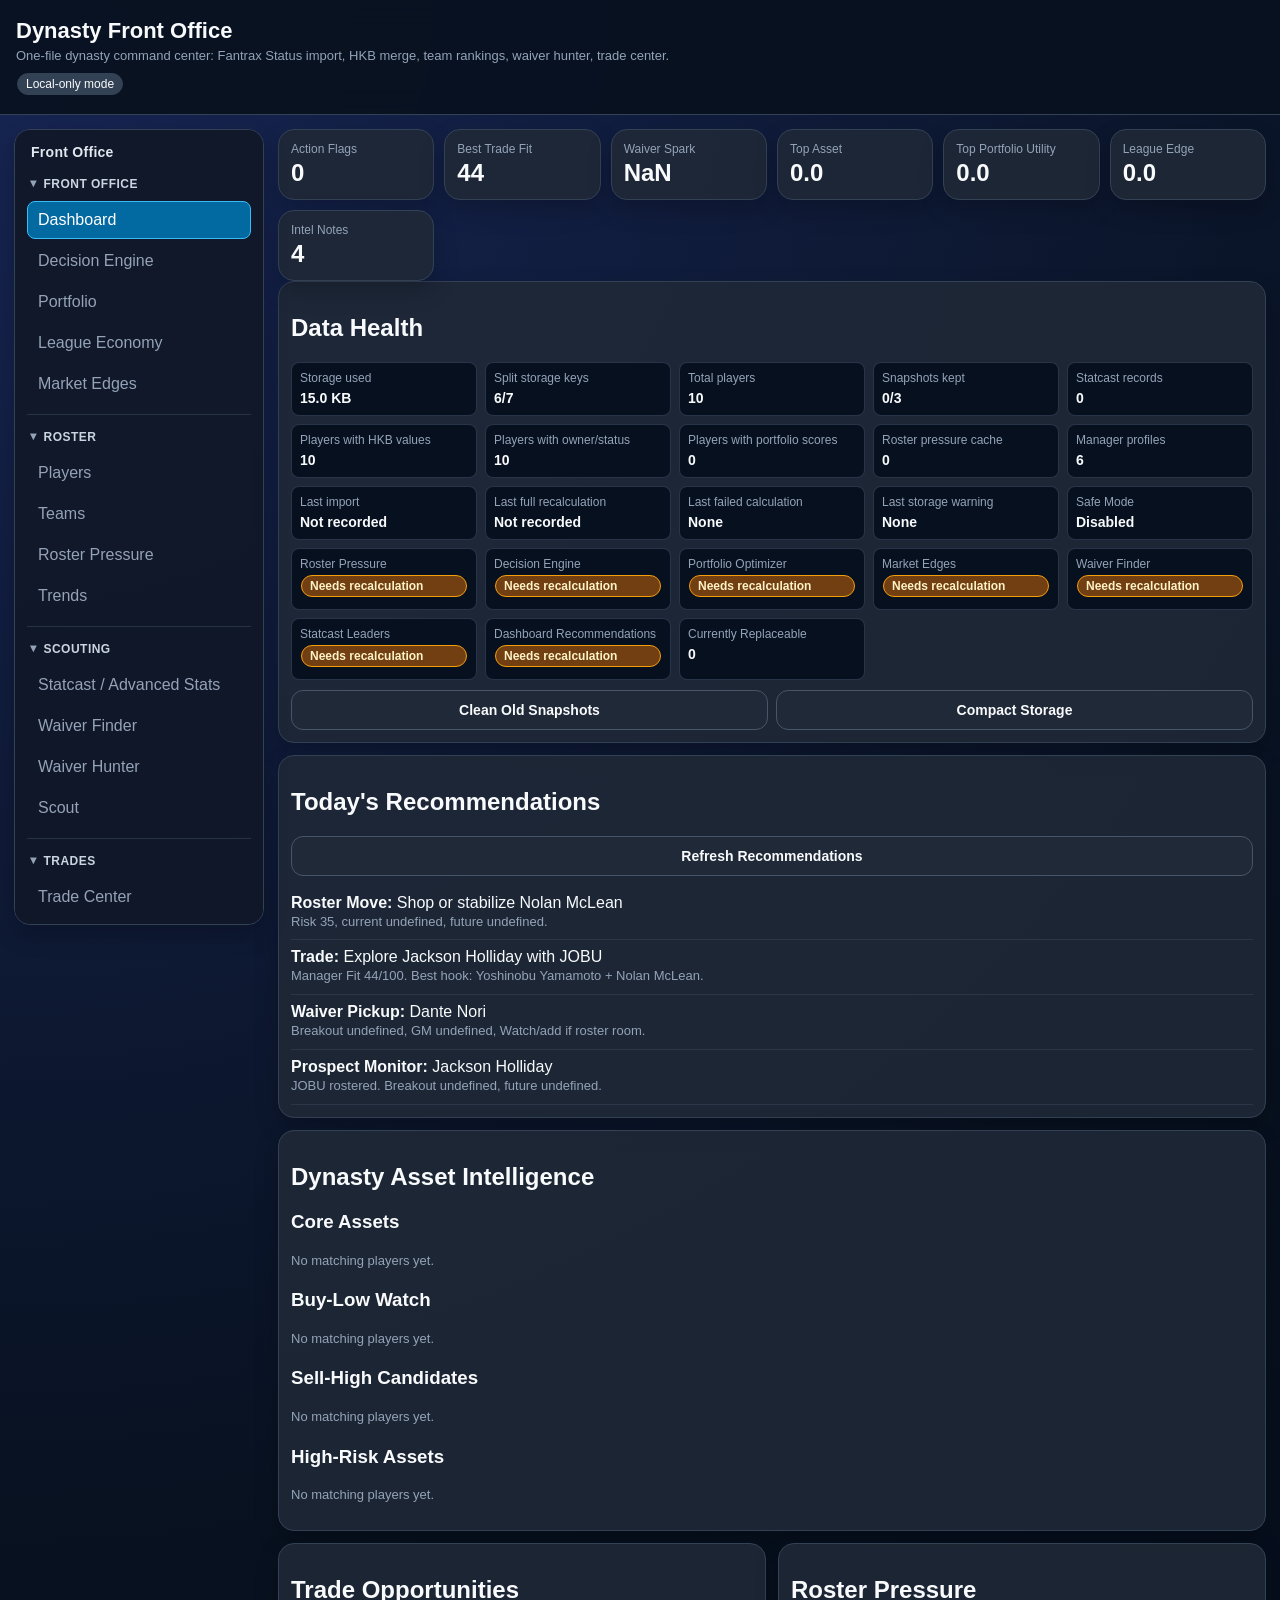
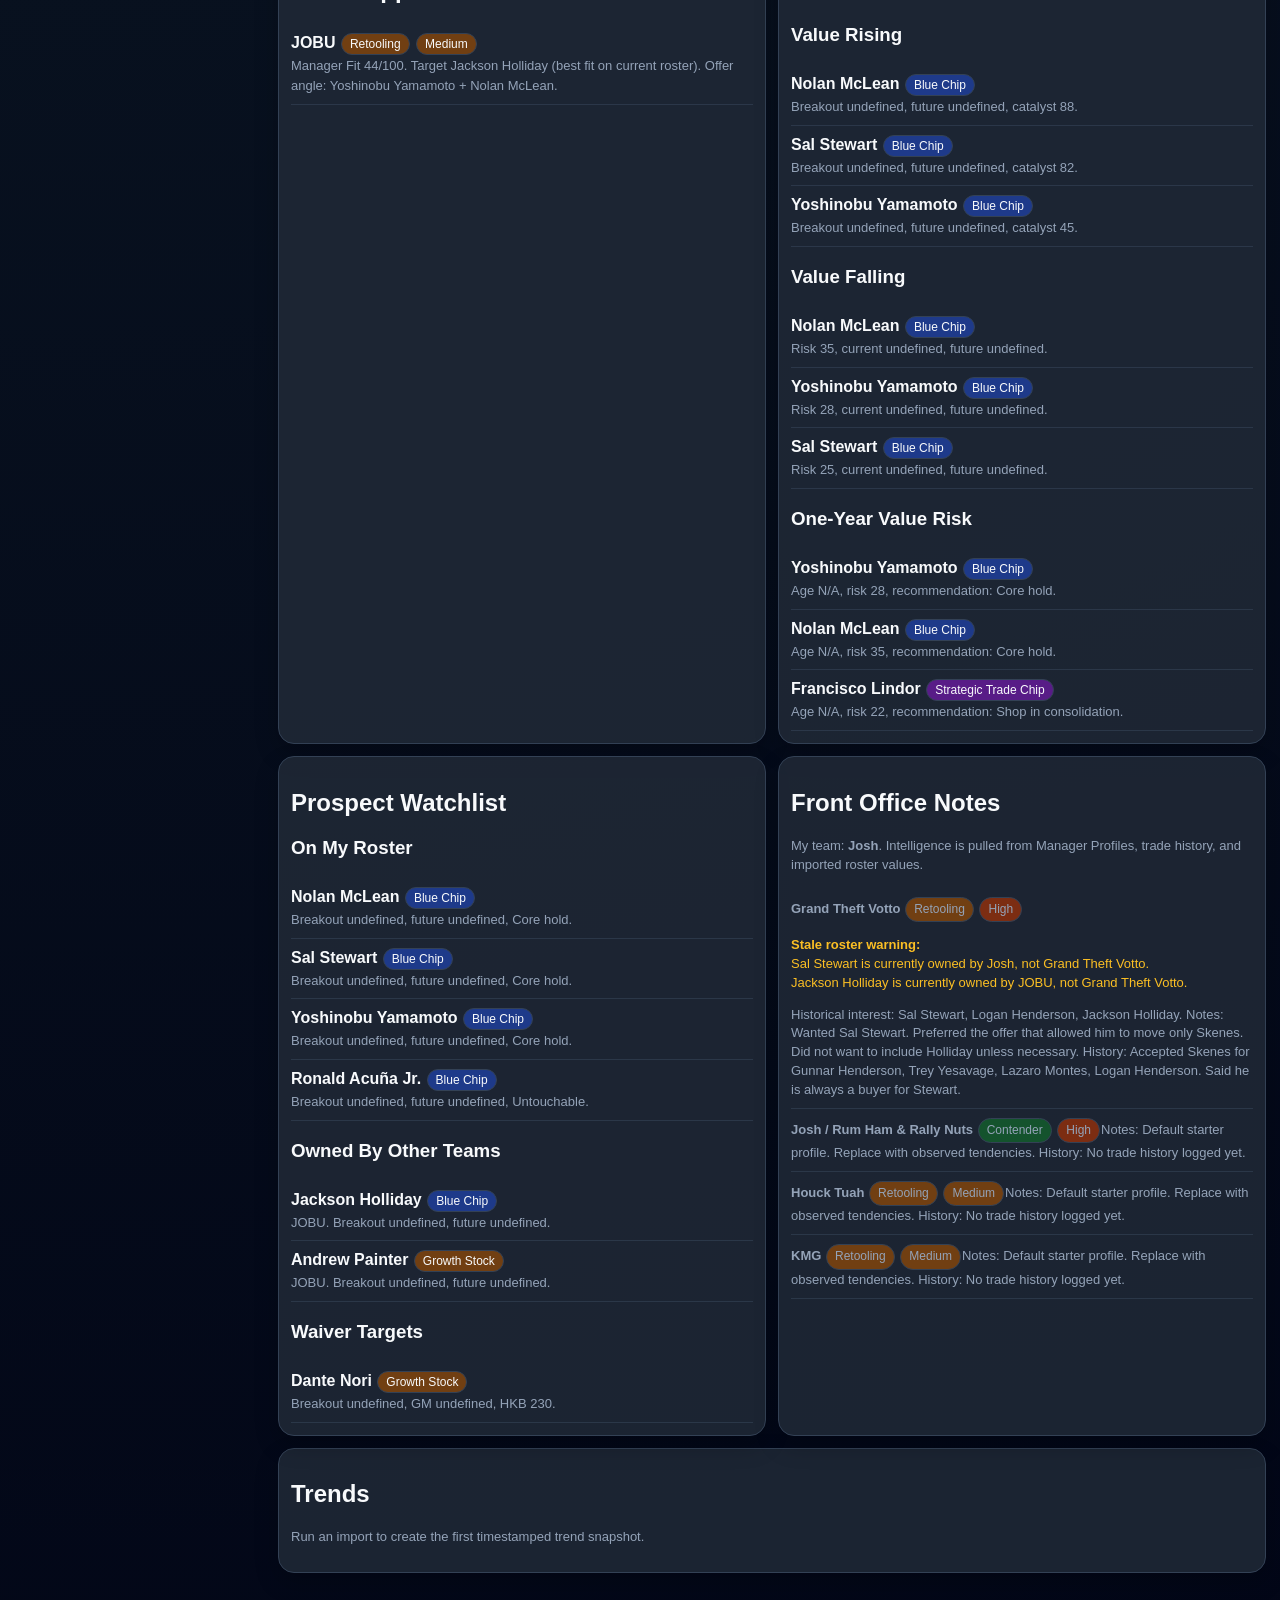
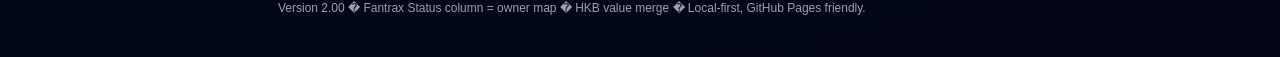
==== commit 145e06a6: "Harden cloud imports and data workflow diagnostics" ====
--- a/index.html
+++ b/index.html
@@ -22,8 +22,7 @@
 </aside>
 <section class="workspace">
 <section class="grid" id="metrics"></section>
-<section id="auth" class="view hidden"><div class="panel"><h2>Cloud Account</h2><p class="note">Phase 2D adds Supabase authentication only. Cloud synchronization is disabled until the next migration phase, and signing in will not overwrite local browser data.</p><div id="authCloudStatus" class="mt-10"></div><div id="authMessage" class="note mt-10"></div><div id="authLocalOnlyNote" class="note mt-10">Local data remains available either way.</div><div class="auth-actions mt-10"><button id="authLocalOnlyButton" type="button" class="secondary">Continue Local Only</button><button id="authRetryButton" type="button" class="secondary">Retry Cloud Connection</button></div></div><div id="authSignedInPanel" class="panel mt-12 hidden"><h2>Signed In</h2><p id="authSignedInUser" class="note"></p><button id="authSignOutButton" type="button" class="danger" disabled>Sign Out</button></div><div id="authForms" class="two mt-12"><form id="authSignInForm" class="panel"><h2>Sign In</h2><label>Email</label><input id="authSignInEmail" type="email" autocomplete="email"><label>Password</label><input id="authSignInPassword" type="password" autocomplete="current-password"><button id="authSignInButton" type="submit" disabled>Sign In</button></form><form id="authSignUpForm" class="panel"><h2>Create Account</h2><label>Display Name</label><input id="authDisplayName" autocomplete="name"><label>Email</label><input id="authSignUpEmail" type="email" autocomplete="email"><label>Password</label><input id="authSignUpPassword" type="password" autocomplete="new-password"><button id="authSignUpButton" type="submit" disabled>Create Account</button><p class="note mt-10">If email confirmation is enabled, check your inbox before signing in.</p></form></div><div class="panel mt-12" id="cloudMigrationPanel"><h2>Cloud Migration</h2><p class="note">Copy local browser data into one private cloud league. This phase never deletes local data and never switches the app to cloud-primary automatically.</p><div id="cloudMigrationSummary" class="mt-10"></div><div class="formgrid mt-12"><div><label>League Name</label><input id="cloudLeagueName" value="Reddit Phanatics"></div><div><label>Platform</label><input id="cloudLeaguePlatform" value="Fantrax"></div><div><label>Format</label><input id="cloudLeagueFormat" value="Dynasty"></div><div><label>Team Count</label><input id="cloudLeagueTeamCount" type="number" value="10"></div><div><label>Scoring Type</label><input id="cloudLeagueScoringType" value="Head-to-Head Points"></div></div><div class="auth-actions mt-10"><button id="cloudCreateLeagueButton" type="button" class="secondary">Create Cloud League</button><button id="cloudPreviewMigrationButton" type="button" class="secondary">Preview Local Custom Data</button></div><div class="panel mt-12"><h2>Cloud Import Wizard</h2><p class="note">Use the original CSV and Custom Intelligence JSON files as the canonical source for the full cloud dataset. Files are parsed in the browser and uploaded in batches; raw rows are not saved to localStorage.</p><div id="cloudImportStageSummary" class="mt-10"></div><div class="cloud-wizard"><div><b>1. Fantrax player pool and roster</b><input id="cloudFantraxFile" type="file" accept=".csv,text/csv"><button id="cloudPreviewFantraxButton" type="button" class="secondary">Preview</button><label class="performance-toggle"><input id="cloudConfirmFantrax" type="checkbox"> I reviewed this preview and want to upload it.</label><button id="cloudImportFantraxButton" type="button" class="secondary">Upload Fantrax Players</button></div><div><b>2. HarryKnowsBall values</b><input id="cloudHkbFile" type="file" accept=".csv,text/csv"><button id="cloudPreviewHkbButton" type="button" class="secondary">Preview</button><label class="performance-toggle"><input id="cloudConfirmHkb" type="checkbox"> I reviewed this preview and want to upload it.</label><button id="cloudImportHkbButton" type="button" class="secondary">Upload HKB Values</button></div><div><b>3. Statcast hitters</b><input id="cloudStatcastHittersFile" type="file" accept=".csv,text/csv"><button id="cloudPreviewStatcastHittersButton" type="button" class="secondary">Preview</button><label class="performance-toggle"><input id="cloudConfirmStatcastHitters" type="checkbox"> I reviewed this preview and want to upload it.</label><button id="cloudImportStatcastHittersButton" type="button" class="secondary">Upload Statcast Hitters</button></div><div><b>4. Statcast pitchers</b><input id="cloudStatcastPitchersFile" type="file" accept=".csv,text/csv"><button id="cloudPreviewStatcastPitchersButton" type="button" class="secondary">Preview</button><label class="performance-toggle"><input id="cloudConfirmStatcastPitchers" type="checkbox"> I reviewed this preview and want to upload it.</label><button id="cloudImportStatcastPitchersButton" type="button" class="secondary">Upload Statcast Pitchers</button></div><div><b>5. Fantrax trade history</b><input id="cloudTradesFile" type="file" accept=".csv,text/csv"><button id="cloudPreviewTradesButton" type="button" class="secondary">Preview</button><label class="performance-toggle"><input id="cloudConfirmTrades" type="checkbox"> I reviewed this preview and want to upload it.</label><button id="cloudImportTradesButton" type="button" class="secondary">Upload Trade History</button></div><div><b>6. Custom Intelligence JSON</b><input id="cloudCustomFile" type="file" accept=".json,application/json"><button id="cloudPreviewCustomButton" type="button" class="secondary">Preview</button><label class="performance-toggle"><input id="cloudConfirmCustom" type="checkbox"> I reviewed this preview and want to upload it.</label><button id="cloudImportCustomButton" type="button" class="secondary">Upload Custom Intelligence</button></div><div><b>7. Verification</b><button id="cloudVerifyButton" type="button" class="secondary">Run Verification</button></div></div><div id="cloudImportPreview" class="mt-12"></div><div class="auth-actions mt-10"><button id="cloudCancelImportButton" type="button" class="danger" disabled>Cancel Import</button><button id="cloudRetryImportButton" type="button" class="secondary" disabled>Retry Last Import</button></div><div id="cloudImportProgress" class="mt-12"></div></div><div id="cloudMigrationPreview" class="mt-12"></div><label class="performance-toggle"><input id="cloudBackupReviewed" type="checkbox"> I created a local backup and reviewed the migration preview.</label><div class="auth-actions mt-10"><button id="cloudRunMigrationButton" type="button" disabled>Run Local Migration</button><button id="cloudCancelMigrationButton" type="button" class="danger" disabled>Cancel Migration</button><button id="cloudRetryMigrationButton" type="button" class="secondary" disabled>Retry Migration</button></div><div id="cloudMigrationProgress" class="mt-12"></div><div id="cloudMigrationVerification" class="mt-12"></div><label class="performance-toggle"><input id="cloudActivationReviewed" type="checkbox"> I reviewed the cloud import and want Supabase to become the active data source.</label><div class="auth-actions mt-10"><button id="cloudEnableButton" type="button" class="secondary" disabled>Enable Cloud Data</button><button id="cloudLocalModeButton" type="button" class="secondary">Switch Back to Local Mode</button><button id="cloudRecalculateScoresButton" type="button" class="secondary" disabled>Recalculate Cloud Player Engine</button></div><div id="cloudActivationMessage" class="note mt-10"></div></div></section>
-<section id="dashboard" class="view"><div class="panel"><h2>Data Health</h2><div id="dashboardDataHealth"></div></div><div class="panel mt-12"><h2>Today's Recommendations</h2><button class="secondary" onclick="refreshDashboardRecommendations()">Refresh Recommendations</button><div id="todayRecommendations" class="mt-10"></div></div><div class="panel mt-12"><h2>Dynasty Asset Intelligence</h2><div id="assetIntelligence"></div></div><div class="two mt-12"><div class="panel"><h2>Trade Opportunities</h2><div id="tradeOpportunities"></div></div><div class="panel"><h2>Roster Pressure</h2><div id="rosterPressureIntel"></div></div></div><div class="two mt-12"><div class="panel"><h2>Prospect Watchlist</h2><div id="prospectWatchlist"></div></div><div class="panel"><h2>Front Office Notes</h2><div id="frontOfficeNotes" class="note"></div></div></div><div class="panel mt-12"><h2>Trends</h2><div id="dashboardTrends" class="note"></div></div></section>
+<section id="auth" class="view hidden"><div class="panel"><h2>Cloud Account</h2><p class="note">Sign in to use Supabase cloud leagues as the source of truth. Local-only startup remains available if Supabase is unavailable.</p><div id="authCloudStatus" class="mt-10"></div><div id="authMessage" class="note mt-10"></div><div id="authLocalOnlyNote" class="note mt-10">Local fallback remains available for startup and UI preferences.</div><div class="auth-actions mt-10"><button id="authLocalOnlyButton" type="button" class="secondary">Continue Local Only</button><button id="authRetryButton" type="button" class="secondary">Retry Cloud Connection</button></div></div><div id="authSignedInPanel" class="panel mt-12 hidden"><h2>Signed In</h2><p id="authSignedInUser" class="note"></p><button id="authSignOutButton" type="button" class="danger" disabled>Sign Out</button></div><div id="authForms" class="two mt-12"><form id="authSignInForm" class="panel"><h2>Sign In</h2><label>Email</label><input id="authSignInEmail" type="email" autocomplete="email"><label>Password</label><input id="authSignInPassword" type="password" autocomplete="current-password"><button id="authSignInButton" type="submit" disabled>Sign In</button></form><form id="authSignUpForm" class="panel"><h2>Create Account</h2><label>Display Name</label><input id="authDisplayName" autocomplete="name"><label>Email</label><input id="authSignUpEmail" type="email" autocomplete="email"><label>Password</label><input id="authSignUpPassword" type="password" autocomplete="new-password"><button id="authSignUpButton" type="submit" disabled>Create Account</button><p class="note mt-10">If email confirmation is enabled, check your inbox before signing in.</p></form></div><div class="panel mt-12" id="cloudMigrationPanel"><h2>Cloud League</h2><p class="note">Create or select the Supabase league that should power the front office.</p><div id="cloudMigrationSummary" class="mt-10"></div><div class="formgrid mt-12"><div><label>Active Cloud League</label><select id="cloudLeagueSelect"><option value="">No cloud league selected</option></select></div><div><label>League Name</label><input id="cloudLeagueName" value="Reddit Phanatics"></div><div><label>Platform</label><input id="cloudLeaguePlatform" value="Fantrax"></div><div><label>Format</label><input id="cloudLeagueFormat" value="Dynasty"></div><div><label>Team Count</label><input id="cloudLeagueTeamCount" type="number" value="10"></div><div><label>Scoring Type</label><input id="cloudLeagueScoringType" value="Head-to-Head Points"></div></div><div class="auth-actions mt-10"><button id="cloudRefreshLeaguesButton" type="button" class="secondary">Refresh Leagues</button><button id="cloudCreateLeagueButton" type="button" class="secondary">Create Cloud League</button></div><div class="panel mt-12"><h2>Cloud Imports</h2><p class="note">Preview each source, review the match counts, then upload only the file you approved. Fantrax builds the player pool; HKB, Baseball Savant, trades, and manager intelligence enrich the selected cloud league.</p><div id="cloudImportStageSummary" class="mt-12"></div><div class="cloud-wizard mt-12"><div class="cloud-source-card primary"><div class="cloud-source-head"><span>1</span><div><b>Fantrax players and rosters</b><p class="note">Canonical player pool, roster status, teams, positions, and Fantrax IDs.</p></div></div><input id="cloudFantraxFile" type="file" accept=".csv,text/csv"><div class="cloud-source-actions"><button id="cloudPreviewFantraxButton" type="button" class="secondary">Preview</button><button id="cloudImportFantraxButton" type="button" class="secondary" disabled>Upload Fantrax Players</button></div><label class="import-review"><input id="cloudConfirmFantrax" type="checkbox"> I reviewed this preview and want to upload it.</label><label class="import-review"><input id="cloudConfirmFantraxTeams" type="checkbox"> I confirmed the detected fantasy-team list and excluded status tokens.</label></div><div class="cloud-source-card"><div class="cloud-source-head"><span>2</span><div><b>HarryKnowsBall values</b><p class="note">Dynasty values, ranks, age, and supported valuation fields matched to cloud players.</p></div></div><input id="cloudHkbFile" type="file" accept=".csv,text/csv"><div class="cloud-source-actions"><button id="cloudPreviewHkbButton" type="button" class="secondary">Preview</button><button id="cloudImportHkbButton" type="button" class="secondary" disabled>Upload HKB Values</button></div><label class="import-review"><input id="cloudConfirmHkb" type="checkbox"> I reviewed this preview and want to upload it.</label></div><div class="cloud-source-card"><div class="cloud-source-head"><span>3</span><div><b>Statcast hitters</b><p class="note">Native Baseball Savant hitter CSV matched by player_id first, with supported batting metrics stored in player_metrics.</p></div></div><input id="cloudStatcastHittersFile" type="file" accept=".csv,text/csv"><div class="cloud-source-actions"><button id="cloudPreviewStatcastHittersButton" type="button" class="secondary">Preview</button><button id="cloudImportStatcastHittersButton" type="button" class="secondary" disabled>Upload Hitter Metrics</button></div><label class="import-review"><input id="cloudConfirmStatcastHitters" type="checkbox"> I reviewed this preview and want to upload it.</label></div><div class="cloud-source-card"><div class="cloud-source-head"><span>4</span><div><b>Statcast pitchers</b><p class="note">Native Baseball Savant pitcher CSV matched by player_id first, with supported pitching metrics stored separately.</p></div></div><input id="cloudStatcastPitchersFile" type="file" accept=".csv,text/csv"><div class="cloud-source-actions"><button id="cloudPreviewStatcastPitchersButton" type="button" class="secondary">Preview</button><button id="cloudImportStatcastPitchersButton" type="button" class="secondary" disabled>Upload Pitcher Metrics</button></div><label class="import-review"><input id="cloudConfirmStatcastPitchers" type="checkbox"> I reviewed this preview and want to upload it.</label></div><div class="cloud-source-card"><div class="cloud-source-head"><span>5</span><div><b>Fantrax trade history</b><p class="note">Completed trade rows and moved-player assets matched to teams and players.</p></div></div><input id="cloudTradesFile" type="file" accept=".csv,text/csv"><div class="cloud-source-actions"><button id="cloudPreviewTradesButton" type="button" class="secondary">Preview</button><button id="cloudImportTradesButton" type="button" class="secondary" disabled>Upload Trade History</button></div><label class="import-review"><input id="cloudConfirmTrades" type="checkbox"> I reviewed this preview and want to upload it.</label></div><div class="cloud-source-card"><div class="cloud-source-head"><span>6</span><div><b>Manager Intelligence</b><p class="note">Manager profiles, structured preferences, notes, favorites, watchlists, and workflow notes stored in Supabase.</p></div></div><input id="cloudCustomFile" type="file" accept=".json,application/json"><div class="cloud-source-actions"><button id="cloudPreviewCustomButton" type="button" class="secondary">Preview</button><button id="cloudImportCustomButton" type="button" class="secondary" disabled>Upload Manager Intelligence</button></div><label class="import-review"><input id="cloudConfirmCustom" type="checkbox"> I reviewed this preview and want to upload it.</label></div></div><div id="cloudImportPreview" class="mt-12"></div><div class="auth-actions mt-10"><button id="cloudCancelImportButton" type="button" class="danger" disabled>Cancel Import</button><button id="cloudRetryImportButton" type="button" class="secondary" disabled>Retry Last Import</button></div><div id="cloudImportProgress" class="mt-12"></div></div><div class="panel mt-12"><h2>Cloud Data Administration</h2><p class="note">Owner-only clean rebuild tools for the selected cloud league. Dry-run first; no local browser data, league, membership, profile, schema, RLS policy, or Supabase configuration is deleted.</p><div class="formgrid mt-12"><label class="performance-toggle"><input id="cloudResetPlayers" type="checkbox" checked> Delete players and dependent data</label><label class="performance-toggle"><input id="cloudResetTrades" type="checkbox" checked> Delete trades</label><label class="performance-toggle"><input id="cloudResetTeams" type="checkbox" checked> Delete teams</label><label class="performance-toggle"><input id="cloudResetManagers" type="checkbox" checked> Delete managers and manager preferences</label><label class="performance-toggle"><input id="cloudResetImportJobs" type="checkbox" checked> Delete import-job history</label></div><div class="auth-actions mt-10"><button id="cloudResetPreviewButton" type="button" class="secondary">Preview Reset Counts</button></div><div id="cloudResetPreview" class="mt-12"></div><label>Type selected cloud league name to confirm reset</label><input id="cloudResetConfirmName" autocomplete="off"><button id="cloudResetRunButton" type="button" class="danger" disabled>Reset Imported Cloud Data</button><div id="cloudResetResult" class="mt-12"></div></div><div class="panel mt-12"><h2>Cloud Data Health</h2><p class="note">Verify the selected cloud league and recalculate cloud scores when the engine is available. Empty leagues stay in cloud mode and are ready for fresh imports.</p><div class="auth-actions mt-10"><button id="cloudVerifyButton" type="button" class="secondary">Verify Data</button><button id="cloudRecalculateScoresButton" type="button" class="secondary" disabled>Recalculate Cloud Player Engine</button></div><div id="cloudActivationMessage" class="note mt-10"></div><div id="cloudMigrationVerification" class="mt-12"></div></div></div></section><section id="dashboard" class="view"><div class="panel"><h2>Data Health</h2><div id="dashboardDataHealth"></div></div><div class="panel mt-12"><h2>Today's Recommendations</h2><button class="secondary" onclick="refreshDashboardRecommendations()">Refresh Recommendations</button><div id="todayRecommendations" class="mt-10"></div></div><div class="panel mt-12"><h2>Dynasty Asset Intelligence</h2><div id="assetIntelligence"></div></div><div class="two mt-12"><div class="panel"><h2>Trade Opportunities</h2><div id="tradeOpportunities"></div></div><div class="panel"><h2>Roster Pressure</h2><div id="rosterPressureIntel"></div></div></div><div class="two mt-12"><div class="panel"><h2>Prospect Watchlist</h2><div id="prospectWatchlist"></div></div><div class="panel"><h2>Front Office Notes</h2><div id="frontOfficeNotes" class="note"></div></div></div><div class="panel mt-12"><h2>Trends</h2><div id="dashboardTrends" class="note"></div></div></section>
 <section id="trends" class="view hidden"><div class="two"><div class="panel"><h2>Biggest Risers</h2><div id="trendRisers"></div></div><div class="panel"><h2>Biggest Fallers</h2><div id="trendFallers"></div></div></div><div class="two mt-12"><div class="panel"><h2>Changed Teams</h2><div id="trendChangedTeams"></div></div><div class="panel"><h2>New Player Pool Adds</h2><div id="trendNewAssets"></div></div></div><div class="panel mt-12"><h2>Ownership Changes</h2><div id="trendOwnership"></div></div></section>
 <section id="players" class="view hidden"><div class="controls"><input id="search" placeholder="Search player, team, owner..."/><select id="filterOwner"><option value="">All owners</option></select><select id="filterClass"><option value="">All asset classes</option><option>Blue Chip</option><option>Compounder</option><option>Growth Stock</option><option>Strategic Trade Chip</option><option>Turnaround Play</option><option>Replaceable</option></select><select id="assetFilter"><option value="">All asset signals</option><option value="impact">High Championship Impact</option><option value="liquidity">High Liquidity</option><option value="appreciation">High Appreciation</option><option value="scarcity">High Scarcity</option><option value="risk">High Risk</option><option value="buyLow">Buy Low</option><option value="sellHigh">Sell High</option><option value="core">Core Asset</option></select><select id="sortBy"><option value="dynastyAssetScore">Sort: Dynasty Asset</option><option value="championshipImpactScore">Sort: Championship Impact</option><option value="tradeLiquidityScore">Sort: Liquidity</option><option value="marketAppreciationScore">Sort: Appreciation</option><option value="positionalScarcityScore">Sort: Scarcity</option><option value="dynastyRiskScore">Sort: Risk</option><option value="gmScore">Sort: GM Score</option><option value="tradeValue">Sort: Trade Value</option><option value="breakoutScore">Sort: Breakout</option><option value="hkbValue">Sort: HKB Value</option></select></div><div class="panel scroll-panel"><table><thead><tr><th>Player</th><th>Owner</th><th>Pos</th><th>Age</th><th>HKB</th><th>Asset</th><th>Impact</th><th>Scarcity</th><th>Liquidity</th><th>Appreciation</th><th>Risk</th><th>GM</th><th>Breakout</th><th>Class</th><th></th></tr></thead><tbody id="playerRows"></tbody></table></div></section>
 <section id="marketEdges" class="view hidden"><div class="edge-dashboard" id="marketEdgeCards"></div><div class="controls market-edge-controls"><input id="meSearch" placeholder="Search market edges..."/><select id="meScope"><option value="">All rosters</option><option value="mine">My roster only</option><option value="others">Other teams only</option><option value="fa">Free agents only</option></select><select id="meType"><option value="">Hitters and pitchers</option><option value="hitters">Hitters</option><option value="pitchers">Pitchers</option></select><select id="meAge"><option value="">All ages</option><option value="u26">Under age 26</option></select><select id="meConfidence"><option value="">All confidence</option><option value="high">High confidence only</option></select><button onclick="calculateMarketEdges()">Calculate Market Edges</button></div><div class="panel mt-12"><h2>Buy Low Targets</h2><div class="scroll-panel edge-scroll"><table><thead><tr><th>Player</th><th>Owner</th><th>Pos</th><th>Age</th><th>HKB</th><th>Asset</th><th>Breakout</th><th>Appreciation</th><th>Risk</th><th>Recommendation</th><th>Why</th></tr></thead><tbody id="marketBuyRows"></tbody></table></div></div><div class="panel mt-12"><h2>Sell High Candidates</h2><div class="scroll-panel edge-scroll"><table><thead><tr><th>Player</th><th>Owner</th><th>Pos</th><th>Age</th><th>HKB</th><th>Asset</th><th>Breakout</th><th>Appreciation</th><th>Risk</th><th>Recommendation</th><th>Why</th></tr></thead><tbody id="marketSellRows"></tbody></table></div></div><div class="panel mt-12"><h2>Hold / Accumulate</h2><div class="scroll-panel edge-scroll"><table><thead><tr><th>Player</th><th>Owner</th><th>Pos</th><th>Age</th><th>HKB</th><th>Asset</th><th>Breakout</th><th>Appreciation</th><th>Risk</th><th>Recommendation</th><th>Why</th></tr></thead><tbody id="marketHoldRows"></tbody></table></div></div><div class="panel mt-12"><h2>Avoid / Declining Assets</h2><div class="scroll-panel edge-scroll"><table><thead><tr><th>Player</th><th>Owner</th><th>Pos</th><th>Age</th><th>HKB</th><th>Asset</th><th>Breakout</th><th>Appreciation</th><th>Risk</th><th>Recommendation</th><th>Why</th></tr></thead><tbody id="marketAvoidRows"></tbody></table></div></div></section>
@@ -58,3 +57,5 @@
 <script type="module" src="js/services/customIntelligenceExport.js?v=1.0"></script>
 <script type="module" src="js/services/authUi.js?v=2D"></script></body>
 </html>
+
+
--- a/css/styles.css
+++ b/css/styles.css
@@ -8,4 +8,4 @@
 .engine-progress{display:inline-block;min-width:260px;border:1px solid var(--line);border-radius:8px;background:#0b1220;padding:10px;color:var(--ink)}.engine-steps{margin:8px 0}.engine-step{line-height:1.55;color:var(--muted)}.engine-step.done{color:#bbf7d0}.engine-step.active{color:#bae6fd}.engine-step.pending{color:#64748b}.engine-current{border-top:1px solid rgba(51,65,85,.75);margin-top:8px;padding-top:8px;color:#cbd5e1;font-size:12px;line-height:1.45}.engine-complete{border-top:1px solid rgba(51,65,85,.75);margin-top:8px;padding-top:8px;color:#e2e8f0}.engine-error{border-top:1px solid rgba(239,68,68,.5);margin-top:8px;padding-top:8px;color:#fecaca}
 .storage-actions{display:grid;grid-template-columns:1fr 1fr;gap:8px}.storage-actions button{width:100%}@media(max-width:620px){.storage-actions{grid-template-columns:1fr}}
 .cloud-status{margin-top:10px;width:max-content}.auth-error{color:#fecaca}.auth-success{color:#bbf7d0}button:disabled{opacity:.55;cursor:not-allowed}.auth-actions{display:grid;grid-template-columns:repeat(2,minmax(0,240px));gap:8px}@media(max-width:620px){.auth-actions{grid-template-columns:1fr}}
-.cloud-wizard{display:grid;grid-template-columns:repeat(auto-fit,minmax(260px,1fr));gap:10px}.cloud-wizard>div{border:1px solid rgba(51,65,85,.75);border-radius:8px;background:#07101f;padding:10px}.cloud-wizard b{display:block;margin-bottom:8px}
+.cloud-wizard{display:grid;grid-template-columns:repeat(auto-fit,minmax(310px,1fr));gap:12px;align-items:stretch}.cloud-source-card{border:1px solid rgba(51,65,85,.85);border-radius:8px;background:#07101f;padding:12px;display:grid;gap:10px;align-content:start}.cloud-source-card.primary{border-color:rgba(56,189,248,.65);background:#082033}.cloud-source-card.verification{background:#0b1220}.cloud-source-head{display:grid;grid-template-columns:auto minmax(0,1fr);gap:10px;align-items:start}.cloud-source-head span{display:grid;place-items:center;width:30px;height:30px;border-radius:999px;background:#1f2937;border:1px solid var(--line);font-weight:900;color:#e2e8f0}.cloud-source-card.primary .cloud-source-head span{background:#0369a1;border-color:#38bdf8;color:white}.cloud-source-head b{display:block;margin:0 0 3px;font-size:15px;line-height:1.25}.cloud-source-head .note{margin:0}.cloud-source-actions{display:grid;grid-template-columns:minmax(0,.8fr) minmax(0,1.2fr);gap:8px}.import-review{display:flex;align-items:flex-start;gap:8px;margin:0;padding:9px;border:1px solid rgba(51,65,85,.75);border-radius:8px;background:#0b1220;color:#cbd5e1;font-size:12px;line-height:1.35}.import-review input{width:auto;margin-top:2px}@media(max-width:620px){.cloud-wizard,.cloud-source-actions{grid-template-columns:1fr}}
